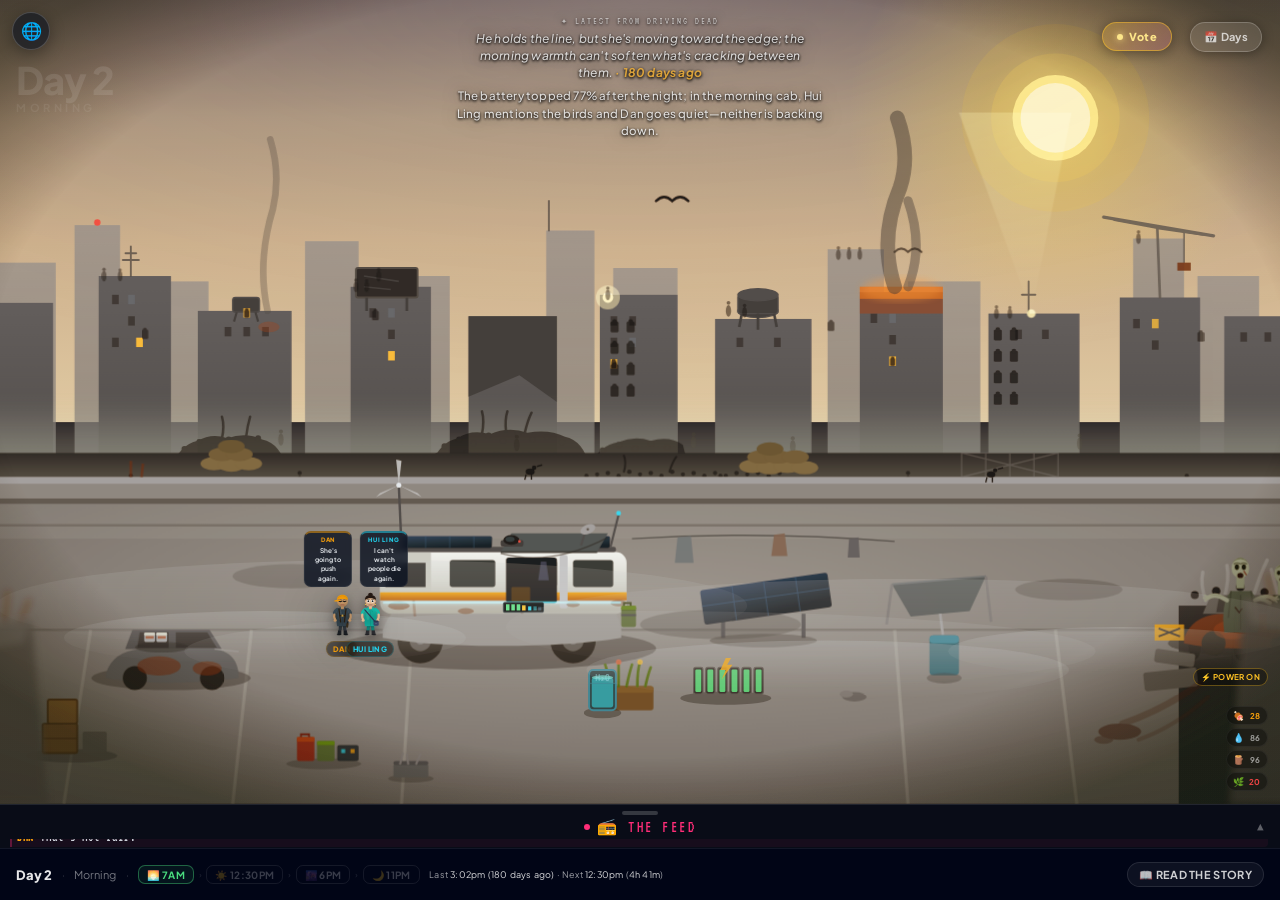
==== index.html @ ebfbf0df "Redesign character stat card into a plain visitor 'snapshot' + recency/UX audit fixes Co-Authored-By" ====
<!DOCTYPE html>
<html lang="en">
<head>
<meta charset="UTF-8">
<meta http-equiv="Cache-Control" content="no-cache, no-store, must-revalidate">
<meta http-equiv="Pragma" content="no-cache">
<meta http-equiv="Expires" content="0">
<meta name="viewport" content="width=device-width, initial-scale=1, maximum-scale=1, user-scalable=no">
<title>Driving Dead — a never-ending story</title>
<link rel="icon" href="data:image/svg+xml,%3Csvg xmlns='http://www.w3.org/2000/svg' viewBox='0 0 100 100'%3E%3Ctext y='.9em' font-size='88'%3E%F0%9F%8C%BF%3C/text%3E%3C/svg%3E">
<meta name="description" content="Driving Dead is a never-ending story — a couple dug in on a carpark rooftop in a zombie-overrun city, living out of a high-tech solar camper van, surviving four times a day. No script, no crew, no rescue.">
<meta name="theme-color" content="#0a1410">
<!-- Social share preview -->
<meta property="og:type" content="website">
<meta property="og:site_name" content="The Never Ending Story Project">
<meta property="og:title" content="Driving Dead — a never-ending story">
<meta property="og:description" content="A couple in a solar camper van, hiding out on a rooftop in a dead city. Surviving four times a day. No script, no crew, no rescue.">
<meta property="og:url" content="https://adamdegoat.github.io/drivingdead/">
<meta name="twitter:card" content="summary">
<meta name="twitter:title" content="Driving Dead — a never-ending story">
<meta name="twitter:description" content="A couple in a solar camper van, hiding out on a rooftop in a dead city. Surviving four times a day.">

<link href="https://fonts.googleapis.com/css2?family=Plus+Jakarta+Sans:wght@600;700;800&family=VT323&display=swap" rel="stylesheet">
<link rel="stylesheet" href="theme.css"><!-- shared Never Ending Story house-style tokens -->
<style>
*{margin:0;padding:0;box-sizing:border-box}
:root{--above-hud:62px;--stage-bottom:96px}
html,body{width:100%;height:100%;overflow:hidden;font-family:'Plus Jakarta Sans',sans-serif;background:#020617}
/* World renders ABOVE the fixed bottom bars (HUD + collapsed feed drawer) so the
   beach + ocean band are never hidden behind them. --stage-bottom is measured live. */
#world{position:relative;width:100vw;height:calc(100vh - var(--stage-bottom));overflow:hidden}
#world-svg{position:absolute;inset:0;width:100%;height:100%;z-index:0;transform:translateY(calc(-1 * var(--world-shift,0px)))}
#stars{position:absolute;inset:0;width:100%;height:34%;pointer-events:none;z-index:2;opacity:0;transition:opacity 3s}
#world.night #stars,#world.dawn #stars{opacity:1}

/* Cloud animations */
@keyframes cloud-a{from{transform:translateX(0)}to{transform:translateX(1300px)}}
.cl1{animation:cloud-a 90s linear infinite}
.cl2{animation:cloud-a 115s linear infinite;animation-delay:-40s}
.cl3{animation:cloud-a 72s linear infinite;animation-delay:-22s}

/* Fire animations */
@keyframes flk{0%,100%{transform:scaleY(1) scaleX(1)}50%{transform:scaleY(1.22) scaleX(.9)}}
.fa{animation:flk .75s ease-in-out infinite;transform-box:fill-box;transform-origin:50% 100%}
.fb{animation:flk .55s ease-in-out infinite reverse;transform-box:fill-box;transform-origin:50% 100%}
.fc{animation:flk .42s ease-in-out infinite;transform-box:fill-box;transform-origin:50% 100%}

/* Wave animations */
@keyframes wv{from{transform:translateX(0)}to{transform:translateX(500px)}}
.wa{animation:wv 13s linear infinite}
.wb{animation:wv 19s linear infinite reverse}
/* Gentle palm sway — pivots at each palm's crown (origin set inline, in viewBox units) */
@keyframes palmsway{0%,100%{transform:rotate(-1.4deg)}50%{transform:rotate(1.4deg)}}
.palm-sway{transform-box:view-box;animation:palmsway 5.5s ease-in-out infinite}
/* Ambient birds drift slowly across the sky */
@keyframes birddrift{0%{transform:translate(0,0)}50%{transform:translate(46px,-9px)}100%{transform:translate(0,0)}}
.birds-drift{transform-box:view-box;animation:birddrift 24s ease-in-out infinite}
/* Leaves drifting down through the scene */
@keyframes leaffall{0%{transform:translate(0,0) rotate(0deg);opacity:0}8%{opacity:.9}90%{opacity:.85}100%{transform:translate(-46px,620px) rotate(240deg);opacity:0}}
.leaf-fall{transform-box:view-box;animation:leaffall linear infinite}
/* God-ray shafts breathe + sway very gently, as if the canopy stirs overhead */
@keyframes raypulse{0%,100%{opacity:.48;transform:skewX(-0.7deg)}50%{opacity:.68;transform:skewX(0.9deg)}}
#god-rays{transform-box:fill-box;transform-origin:50% 0;animation:raypulse 9s ease-in-out infinite}
/* Dust / pollen motes drifting inside the sunbeams (parent group gates day-only) */
@keyframes motedrift{0%{opacity:0;transform:translate(0,0)}18%{opacity:.7}50%{opacity:.4;transform:translate(7px,-15px)}82%{opacity:.6}100%{opacity:0;transform:translate(-4px,-30px)}}
.mote{transform-box:view-box;animation:motedrift 11s ease-in-out infinite}
/* Sun pools on the clearing floor breathe with the canopy (parent gates day-only) */
@keyframes dapplebreathe{0%,100%{opacity:.6}50%{opacity:1}}
.dapple{animation:dapplebreathe 9s ease-in-out infinite}
/* Heat-haze ribbons shimmer low over the clearing on hot/humid days */
@keyframes heatwobble{0%{opacity:0;transform:translateY(0)}30%{opacity:.16}50%{transform:translateY(-3px) scaleX(1.015)}70%{opacity:.13}100%{opacity:0;transform:translateY(-7px)}}
.heat-ribbon{transform-box:view-box;animation:heatwobble 6s ease-in-out infinite}
/* Fireflies near the firepit (parent group's opacity gates night-only visibility) */
@keyframes firefly{0%,100%{opacity:0;transform:translate(0,0)}25%{opacity:.95}50%{opacity:.35;transform:translate(7px,-9px)}75%{opacity:.85}}
.firefly{transform-box:view-box;animation:firefly 4.2s ease-in-out infinite}
/* ── DRIVING DEAD scene motion ── */
@keyframes shamble{0%,100%{transform:translateX(0)}50%{transform:translateX(5px)}}
.shamble{transform-box:view-box;animation:shamble 6.5s ease-in-out infinite}
@keyframes blink{0%,82%,100%{opacity:.25}88%{opacity:1}}
.blink{animation:blink 3.4s ease-in-out infinite}
/* a distant window that flickers on/off — a sign of life (or failing power) out in the dead city */
@keyframes winflick{0%,42%,46%,100%{opacity:.85}44%{opacity:.12}70%,74%{opacity:.85}72%{opacity:.3}}
.winflick{animation:winflick 6.5s steps(1,end) infinite}
.winflick.b{animation-duration:4.8s;animation-delay:-2.1s}
.winflick.c{animation-duration:7.6s;animation-delay:-3.7s}
/* the far rooftop beacon — slow red aircraft-warning pulse on the tallest tower */
@keyframes beacon{0%,70%,100%{opacity:.15}82%{opacity:.9}}
.beacon{animation:beacon 2.6s ease-in-out infinite}
/* festoon string-lights strung over the van awning — a warm, gentle twinkle */
@keyframes festoon{0%,100%{opacity:.95}50%{opacity:.45}}
.festoon-bulb{animation:festoon 3s ease-in-out infinite}
/* a zombie at the barricade that lunges up, then sinks back into the crowd */
@keyframes lunge{0%,68%,100%{transform:translate(0,0)}78%{transform:translate(-3px,-9px)}86%{transform:translate(-1px,-4px)}}
.lunge{transform-box:view-box;animation:lunge 6.5s ease-in-out infinite}
/* a distant searchlight beam slowly sweeping the sky from a far tower */
@keyframes sweep{0%,100%{transform:rotate(-20deg)}50%{transform:rotate(14deg)}}
.searchlight{transform-box:fill-box;transform-origin:0 0;animation:sweep 13s ease-in-out infinite}
/* a far-off muzzle flash — rare, sharp double-tap (someone else is still fighting out there) */
@keyframes muzzle{0%,92%,100%{opacity:0}93%{opacity:.95}94%{opacity:.15}95.5%{opacity:.85}96.5%{opacity:0}}
.muzzle{animation:muzzle 10s steps(1,end) infinite}
/* a crow perched on the rail that flaps now and then */
@keyframes crowflap{0%,84%,100%{transform:translateY(0) scaleY(1)}89%{transform:translateY(-5px) scaleY(.82)}93%{transform:translateY(-1px)}}
.crow-perch{transform-box:view-box;animation:crowflap 9s ease-in-out infinite}
/* raindrops dimpling the puddles (only visible while #deck-puddles is shown) */
@keyframes rippleRing{0%{r:1;opacity:.6}100%{r:12;opacity:0}}
.ripple-ring{animation:rippleRing 2.2s ease-out infinite}
/* the van's roof wind-turbine spinning */
@keyframes turbspin{to{transform:rotate(360deg)}}
.turbspin{animation:turbspin 3.5s linear infinite}
@keyframes croworbit{0%{transform:translate(0,0)}25%{transform:translate(34px,-10px)}50%{transform:translate(58px,6px)}75%{transform:translate(24px,16px)}100%{transform:translate(0,0)}}
.crow-orbit{transform-box:view-box;animation:croworbit 22s ease-in-out infinite}
.van-glow{transition:fill .8s ease}
/* Butterflies flutter (daytime ambient; group hidden at night via applySky) */
@keyframes flutter{0%{transform:translate(0,0) rotate(-2deg)}25%{transform:translate(14px,-12px) rotate(3deg)}50%{transform:translate(30px,2px) rotate(-3deg)}75%{transform:translate(12px,14px) rotate(2deg)}100%{transform:translate(0,0) rotate(-2deg)}}
.flutter{transform-box:view-box;animation:flutter 11s ease-in-out infinite}
@keyframes wingbeat{0%,100%{transform:scaleX(1)}50%{transform:scaleX(.45)}}
.fly-wing{transform-box:fill-box;transform-origin:50% 50%;animation:wingbeat .32s ease-in-out infinite}
/* Distant waterfall cascade shimmer */
@keyframes waterfall{from{transform:translateY(0);opacity:.8}to{transform:translateY(5px);opacity:1}}
.fall1{transform-box:view-box;animation:waterfall .5s linear infinite alternate}
.fall2{transform-box:view-box;animation:waterfall .5s linear infinite alternate-reverse}
/* ── WEATHER: rain / storm + lightning, driven by S.world.weather ── */
#rain-layer{position:fixed;inset:0;z-index:22;pointer-events:none;opacity:0;transition:opacity .7s ease}
#rain-layer.on{opacity:1}
#rain-layer::before,#rain-layer::after{content:"";position:absolute;inset:-60% -15% -15%;will-change:transform}
#rain-layer::before{background-image:repeating-linear-gradient(100deg,rgba(200,222,236,.5) 0 1.5px,transparent 1.5px 10px);animation:rainfall .75s linear infinite}
#rain-layer::after{background-image:repeating-linear-gradient(100deg,rgba(200,222,236,.28) 0 1px,transparent 1px 16px);animation:rainfall 1.15s linear infinite;opacity:.7}
#rain-layer.storm{background:linear-gradient(rgba(9,18,26,.26),rgba(9,18,26,.34))}
#rain-layer.storm::before{background-image:repeating-linear-gradient(104deg,rgba(212,230,242,.62) 0 2px,transparent 2px 8px);animation-duration:.42s}
#rain-layer.storm::after{animation-duration:.66s;opacity:.85}
@keyframes rainfall{from{transform:translateY(-14%)}to{transform:translateY(14%)}}
#lightning{position:fixed;inset:0;z-index:23;pointer-events:none;background:#e6f0ff;opacity:0;mix-blend-mode:screen}
#lightning.on{animation:lightning 8s steps(1) infinite}
@keyframes lightning{0%,100%{opacity:0}2%{opacity:.62}2.6%{opacity:.06}3.2%{opacity:.5}3.8%{opacity:0}48.4%{opacity:.42}49%{opacity:0}}
/* Campfire smoke rising + drifting (shown only when the fire is lit) */
@keyframes smokerise{0%{transform:translate(0,0) scale(.45);opacity:0}18%{opacity:.5}100%{transform:translate(12px,-72px) scale(1.7);opacity:0}}
.smoke-rise{transform-box:view-box;animation:smokerise 4s ease-out infinite}
.smoke-rise.s2{animation-duration:5.4s;animation-delay:-1.8s}
.smoke-rise.s3{animation-duration:4.6s;animation-delay:-3.1s}
/* Fish/insect ripples on the river surface */
@keyframes ripple{0%{transform:scale(.2);opacity:0}20%{opacity:.6}100%{transform:scale(1.5);opacity:0}}
.ripple{transform-box:view-box;animation:ripple 4.5s ease-out infinite}
/* Dog (puppy) ears + tail — driven by applyDogExtras; smooth transitions + tail wag */
.dog-ear{transform-box:view-box;transition:transform .45s ease}
.dog-tail{transform-box:view-box;transition:transform .45s ease}
@keyframes tailwag{0%,100%{transform:rotate(-20deg)}50%{transform:rotate(20deg)}}
.dog-tail.wag{animation:tailwag .45s ease-in-out infinite}
.dog-tail.slow{animation:tailwag 1.5s ease-in-out infinite}

/* SVG transitions */
#sky-bg,#sun-group,#moon-group,#night-stars,#night-overlay,#sun-reflection{transition:opacity 2.5s ease}

/* ── ATMOSPHERE OVERLAYS (pure CSS, no JS/engine) ── */
/* Vignette: darken the corners to draw the eye to the centre of the island */
#vignette{position:absolute;inset:0;z-index:6;pointer-events:none;
  background:radial-gradient(120% 95% at 50% 42%,transparent 58%,rgba(2,6,23,.16) 84%,rgba(2,6,23,.42) 100%)}
/* Time-of-day colour wash: a soft tint that shifts with the cycle for cohesion */
#color-wash{position:absolute;inset:0;z-index:7;pointer-events:none;opacity:0;
  mix-blend-mode:soft-light;transition:background 2.5s ease,opacity 2.5s ease}
#world.evening #color-wash{background:#fb923c;opacity:.5}
#world.morning #color-wash{background:#fdba74;opacity:.4}
#world.dawn    #color-wash{background:#f9a8d4;opacity:.45}
#world.night   #color-wash{background:#1e1b4b;opacity:.35}
#world.midday  #color-wash,#world.afternoon #color-wash{opacity:0}

/* ── DAY STAMP ── */
/* ── DAY HISTORY ── */
/* ── AUDIENCE VOTE PILL + PANEL ("sway, don't script") ── */
#vote-pill{position:fixed;top:22px;right:108px;z-index:35;display:flex;align-items:center;gap:6px;
  padding:7px 14px;border-radius:20px;cursor:pointer;white-space:nowrap;
  background:linear-gradient(135deg,rgba(251,191,36,.24),rgba(244,114,182,.2));
  backdrop-filter:blur(12px);-webkit-backdrop-filter:blur(12px);border:1px solid rgba(251,191,36,.5);
  font-family:'Plus Jakarta Sans',sans-serif;font-size:11px;font-weight:800;letter-spacing:.4px;color:#fde68a;
  box-shadow:0 2px 14px rgba(0,0,0,.4);animation:votePulse 2.6s ease-in-out infinite;
  transition:transform .15s,border-color .2s}
#vote-pill:hover{transform:translateY(-1px);border-color:rgba(251,191,36,.85)}
#vote-pill.active{animation:none;background:linear-gradient(135deg,rgba(251,191,36,.42),rgba(244,114,182,.34));border-color:rgba(251,191,36,.9)}
@keyframes votePulse{0%,100%{box-shadow:0 2px 14px rgba(0,0,0,.4),0 0 0 0 rgba(251,191,36,.45)}
  50%{box-shadow:0 2px 14px rgba(0,0,0,.4),0 0 0 5px rgba(251,191,36,0)}}
#vote-pill .vp-dot{width:6px;height:6px;border-radius:50%;background:#fde68a;box-shadow:0 0 7px #fde68a}
/* dropdown panel — anchored under the pill (like the Days panel), warm gold "sway the island" palette */
#vote-panel{position:fixed;top:60px;right:108px;z-index:41;width:300px;max-width:calc(100vw - 24px);
  background:linear-gradient(180deg,rgba(26,16,34,.6),rgba(12,9,22,.66));
  backdrop-filter:blur(20px) saturate(1.2);-webkit-backdrop-filter:blur(20px) saturate(1.2);
  border:1px solid rgba(251,191,36,.34);border-radius:16px;
  box-shadow:0 20px 54px rgba(0,0,0,.6),0 0 26px rgba(251,191,36,.08);
  max-height:0;overflow:hidden;opacity:0;pointer-events:none;
  transition:max-height .34s cubic-bezier(.4,0,.2,1),opacity .22s ease}
#vote-panel::before{content:'';position:absolute;left:0;right:0;top:0;height:2px;z-index:3;
  background:linear-gradient(90deg,transparent,rgba(251,191,36,.7),rgba(244,114,182,.5),transparent)}
#vote-panel.open{max-height:80vh;opacity:1;pointer-events:auto;overflow-y:auto}
.vp-inner{padding:15px 16px 15px}
.vp-eyebrow{font-family:'VT323',monospace;font-size:11px;letter-spacing:2.5px;text-transform:uppercase;color:rgba(251,191,36,.62);margin-bottom:3px}
.vp-head{font-family:'Plus Jakarta Sans',sans-serif;font-weight:800;font-size:16px;letter-spacing:.01em;line-height:1.1;
  background:linear-gradient(180deg,#fff8ea 0%,#fde68a 58%,#f59e0b 100%);-webkit-background-clip:text;background-clip:text;-webkit-text-fill-color:transparent;color:transparent}
.vp-tag{font-size:10.5px;color:rgba(255,255,255,.5);font-style:italic;margin:3px 0 13px;line-height:1.45}
.vp-q{font-size:12px;font-weight:700;color:rgba(255,255,255,.92);margin-bottom:9px;letter-spacing:.01em}
.vp-opt{position:relative;display:block;width:100%;text-align:left;margin-bottom:8px;padding:10px 12px;border-radius:12px;
  border:1px solid rgba(255,255,255,.12);background:rgba(255,255,255,.035);cursor:pointer;overflow:hidden;color:#fff;
  transition:border-color .15s,background .15s,transform .12s}
.vp-opt:hover{border-color:rgba(251,191,36,.55);transform:translateY(-1px)}
.vp-opt:disabled{cursor:default;transform:none}
.vp-opt.picked{border-color:rgba(251,191,36,.9);background:rgba(251,191,36,.09)}
.vp-bar{position:absolute;left:0;top:0;bottom:0;width:0;z-index:0;transition:width .55s cubic-bezier(.4,0,.2,1);
  background:linear-gradient(90deg,rgba(251,191,36,.22),rgba(244,114,182,.14))}
.vp-opt-label{position:relative;z-index:1;font-weight:800;font-size:12.5px;color:#fff7e6}
.vp-opt-desc{position:relative;z-index:1;font-size:10.5px;color:rgba(255,255,255,.55);margin-top:2px;line-height:1.35}
.vp-opt-pct{position:absolute;right:11px;top:50%;transform:translateY(-50%);font-size:12px;font-weight:800;color:#fde68a;z-index:2}
.vp-voted{font-size:10.5px;color:rgba(110,231,160,.92);margin-top:4px;letter-spacing:.2px;font-weight:600}
.vp-hint{font-size:10.5px;color:rgba(255,255,255,.42);margin-top:4px}
.vp-inplay{margin-top:13px;padding:11px 12px;border-radius:11px;background:rgba(251,191,36,.07);border:1px solid rgba(251,191,36,.18);
  font-size:11px;color:rgba(255,255,255,.8);line-height:1.5}
.vp-ip-eyebrow{font-family:'VT323',monospace;font-size:10px;letter-spacing:2px;text-transform:uppercase;color:rgba(251,191,36,.6);display:block;margin-bottom:3px}
.vp-inplay b{color:#fde68a;font-weight:800}
#day-hist-btn{
  position:fixed;top:22px;right:18px;z-index:35;
  display:flex;align-items:center;gap:6px;
  padding:7px 13px;border-radius:20px;
  background:rgba(255,255,255,.09);
  backdrop-filter:blur(12px);-webkit-backdrop-filter:blur(12px);
  border:1px solid rgba(255,255,255,.2);
  font-family:'Plus Jakarta Sans',sans-serif;font-size:11px;font-weight:700;
  color:rgba(255,255,255,.72);letter-spacing:.3px;
  cursor:pointer;white-space:nowrap;
  transition:background .2s,border-color .2s,color .2s,box-shadow .2s;
  box-shadow:0 2px 12px rgba(0,0,0,.35);
}
#day-hist-btn:hover{background:rgba(255,255,255,.15);border-color:rgba(255,255,255,.38);color:#fff;box-shadow:0 2px 18px rgba(0,0,0,.45)}
#day-hist-btn.active{background:rgba(255,255,255,.13);border-color:rgba(255,255,255,.35);color:#fff}
#day-history-panel{
  position:fixed;top:66px;right:18px;left:auto;z-index:40;width:244px;
  background:rgba(4,8,22,.92);backdrop-filter:blur(18px);-webkit-backdrop-filter:blur(18px);
  border:1px solid rgba(255,255,255,.08);border-radius:14px;
  max-height:0;overflow:hidden;opacity:0;pointer-events:none;
  transition:max-height .32s cubic-bezier(.4,0,.2,1),opacity .2s ease;
}
#day-history-panel.open{max-height:400px;opacity:1;pointer-events:auto}
.dhp-head{
  font-family:'Plus Jakarta Sans',sans-serif;font-size:9px;font-weight:800;
  letter-spacing:2px;text-transform:uppercase;color:rgba(255,255,255,.25);
  padding:11px 14px 9px;border-bottom:1px solid rgba(255,255,255,.05);
  display:flex;align-items:center;justify-content:space-between;flex-shrink:0;
}
.dhp-back{
  background:none;border:none;font-family:'Plus Jakarta Sans',sans-serif;
  font-size:9px;font-weight:700;color:rgba(255,255,255,.25);
  cursor:pointer;letter-spacing:.5px;padding:0;transition:color .15s;
}
.dhp-back:hover{color:rgba(255,255,255,.6)}
.dhp-scroll{overflow-y:auto;max-height:350px;scrollbar-width:thin;scrollbar-color:rgba(255,255,255,.06) transparent}
.dhp-chips{padding:8px 10px 10px;display:flex;flex-direction:column;gap:5px}
.dhp-chip{
  display:flex;align-items:center;gap:7px;padding:7px 10px;border-radius:9px;
  border:1px solid rgba(255,255,255,.07);background:rgba(255,255,255,.03);
  font-family:'Plus Jakarta Sans',sans-serif;font-size:11px;font-weight:700;
  color:rgba(255,255,255,.5);cursor:pointer;
  transition:background .15s,border-color .15s;
}
.dhp-chip:hover{background:rgba(255,255,255,.07);border-color:rgba(255,255,255,.14);color:rgba(255,255,255,.8)}
.dhp-chip.cur{border-color:rgba(34,197,94,.3);color:rgba(255,255,255,.75)}
.dhp-dot{width:5px;height:5px;border-radius:50%;background:#22c55e;flex-shrink:0;animation:cdot 2s ease-in-out infinite}
.dhp-chip-meta{font-size:10px;color:rgba(255,255,255,.28);font-weight:500;margin-left:auto;white-space:nowrap}
.dhp-drama{font-size:13px;color:rgba(255,255,255,.7);line-height:1.57;font-style:italic;
  padding:12px 14px 14px}
.dhp-ongoing{font-size:12.5px;color:rgba(255,255,255,.5);line-height:1.55;font-style:italic;
  padding:12px 14px 14px}

#day-stamp{position:fixed;top:58px;left:16px;z-index:30;pointer-events:none;line-height:1.15}
#pulse{position:fixed;top:14px;left:50%;transform:translateX(-50%);z-index:30;pointer-events:none;
  font-family:'Plus Jakarta Sans',sans-serif;font-size:12px;font-style:italic;font-weight:500;
  color:rgba(255,255,255,.78);letter-spacing:.2px;text-align:center;max-width:340px;line-height:1.4;
  text-shadow:0 1px 3px rgba(0,0,0,.7),0 1px 3px rgba(0,0,0,.8),0 0 16px rgba(0,0,0,.6),0 0 30px rgba(0,0,0,.45)}
#pulse:not(:empty)::before{content:'✦ LATEST FROM DRIVING DEAD';display:block;
  font-family:'VT323',monospace;font-size:10px;font-style:normal;font-weight:400;
  letter-spacing:2px;color:rgba(255,255,255,.62);text-transform:uppercase;margin-bottom:3px;
  text-shadow:0 1px 3px rgba(0,0,0,.8),0 0 10px rgba(0,0,0,.6)}
#scene-line{position:fixed;left:50%;transform:translateX(-50%);z-index:30;pointer-events:none;
  width:380px;max-width:88vw;
  font-family:'Plus Jakarta Sans',sans-serif;font-size:11.5px;font-weight:500;
  color:rgba(255,255,255,.82);letter-spacing:.2px;text-align:center;line-height:1.5;
  text-shadow:0 1px 3px rgba(0,0,0,.7),0 1px 3px rgba(0,0,0,.85),0 0 16px rgba(0,0,0,.6),0 0 30px rgba(0,0,0,.45)}
#ds-day{font-family:'Plus Jakarta Sans',sans-serif;font-size:38px;font-weight:800;
  color:rgba(255,255,255,.1);letter-spacing:-1px}
#ds-cycle{font-family:'Plus Jakarta Sans',sans-serif;font-size:11px;font-weight:700;
  color:rgba(255,255,255,.07);letter-spacing:3.5px;text-transform:uppercase}

/* ── CHARACTERS ── */
.char{position:absolute;z-index:20;transform:translate(-50%,-100%);cursor:pointer;
  transition:left 2.8s cubic-bezier(.4,0,.2,1),top 2.8s cubic-bezier(.4,0,.2,1)}
.char-svg{display:block;margin:0 auto;filter:var(--cast-shadow,drop-shadow(0 6px 14px rgba(0,0,0,.65)));animation:bob 2.4s ease-in-out infinite;transition:filter .18s ease}
.char:hover .char-svg{filter:drop-shadow(0 0 9px rgba(255,255,255,.45)) drop-shadow(0 6px 14px rgba(0,0,0,.65))}
.char-svg.sad{animation:bob-slow 3.5s ease-in-out infinite}
.char-svg.angry{animation:bob-tense .9s ease-in-out infinite}
@keyframes bob{0%,100%{transform:translateY(0)}50%{transform:translateY(-6px)}}
@keyframes bob-slow{0%,100%{transform:translateY(0)}50%{transform:translateY(-3px)}}
@keyframes bob-tense{0%,100%{transform:translateY(0) rotate(-.5deg)}50%{transform:translateY(-3px) rotate(.5deg)}}
/* ── INTERACTION OVERLAYS ── */
.interact-overlay{position:absolute;z-index:19;transform:translate(-50%,-50%);pointer-events:none;transition:opacity .4s}
.char.sitting{margin-top:10px}
.nametag{font-size:7.5px;font-weight:800;letter-spacing:.4px;text-transform:uppercase;
  margin:4px auto 0;padding:2px 6px;border-radius:20px;width:fit-content;white-space:nowrap;
  background:rgba(0,0,0,.45);backdrop-filter:blur(4px);-webkit-backdrop-filter:blur(4px)}
.nametag:empty{display:none}  /* unnamed stray: hide tag until it's named */

/* ── SPEECH BUBBLES ── */
.bubble{position:absolute;bottom:70px;left:50%;transform:translateX(-50%);
  background:rgba(10,18,32,.82);backdrop-filter:blur(4px);-webkit-backdrop-filter:blur(4px);
  color:#f1f5f9;padding:3px 6px;border-radius:7px;
  font-size:6.5px;font-weight:600;max-width:80px;min-width:48px;text-align:center;
  line-height:1.4;pointer-events:none;white-space:normal;z-index:25;
  border:1px solid rgba(255,255,255,.06);border-top-width:2px}
.bubble::after{display:none}
.bubble-name{font-size:6px;font-weight:800;letter-spacing:.9px;text-transform:uppercase;margin-bottom:2px}
.bubble-text{font-size:6.5px}
.bubble-text.dog-emote{font-size:15px;line-height:1}

/* ── BOTTOM FEED DRAWER ── */
#chat-panel{
  position:fixed;left:0;right:0;bottom:52px;
  height:44px;overflow:hidden;
  background:rgba(10,14,24,.9);backdrop-filter:blur(8px);-webkit-backdrop-filter:blur(8px);
  z-index:50;display:flex;flex-direction:column;
  border-top:1px solid rgba(255,255,255,.1);
  transition:height .38s cubic-bezier(.4,0,.2,1),
             box-shadow .38s ease;
}
#chat-panel.feed-open{
  height:52vh;
  box-shadow:0 -12px 40px rgba(0,0,0,.55);
  border-top-color:rgba(255,46,120,.35);
}
/* Drag pill */
#feed-pill{
  width:36px;height:4px;border-radius:4px;
  background:rgba(255,255,255,.18);
  margin:6px auto 0;flex-shrink:0;
  transition:background .2s
}
#chat-panel:hover #feed-pill,
#chat-panel.feed-open #feed-pill{background:rgba(255,46,120,.5)}
#chat-header{
  position:relative;
  padding:5px 14px 5px;font-family:'VT323',monospace;font-size:16px;color:#ff2d78;
  letter-spacing:2.5px;display:flex;align-items:center;justify-content:center;gap:7px;
  cursor:pointer;flex-shrink:0;user-select:none;
  border-bottom:1px solid rgba(255,255,255,.0);
  transition:border-color .38s
}
#chat-panel.feed-open #chat-header{border-bottom-color:rgba(255,255,255,.07)}
#chat-dot{width:6px;height:6px;border-radius:50%;background:#ff2d78;animation:cdot 2s ease-in-out infinite;flex-shrink:0}
@keyframes cdot{0%,100%{opacity:1}50%{opacity:.2}}
/* Absolutely center the ISLAND FEED label (on all widths) so the chevron's
   margin-left:auto can't push it left under the Island Oracle widget. */
#feed-label{display:inline-flex;align-items:center;gap:7px;position:absolute;left:50%;transform:translateX(-50%);pointer-events:none}
#chat-chevron{
  margin-left:auto;font-size:11px;color:rgba(255,255,255,.35);
  transition:transform .35s cubic-bezier(.4,0,.2,1),color .2s
}
#chat-panel.feed-open #chat-chevron{transform:rotate(180deg);color:rgba(255,46,120,.7)}
#chat-feed{flex:1;overflow-y:auto;padding:8px 12px 4px;display:flex;flex-direction:column;gap:5px;
  scrollbar-width:thin;scrollbar-color:rgba(255,255,255,.1) transparent}
#chat-feed::-webkit-scrollbar{width:3px}
#chat-feed::-webkit-scrollbar-thumb{background:rgba(255,255,255,.1);border-radius:3px}
.cl{font-family:'VT323',monospace;font-size:15px;line-height:1.3;word-break:break-word}
.cl.marcus{color:#c084fc}
.cl.ryan{color:#fb923c}
.cl.jade{color:#f472b6}
.cl.interaction{color:#fbbf24}
.cl-label{font-size:11px;letter-spacing:.8px;opacity:.78;text-transform:uppercase}
.cl-dialogue{color:#e2e8f0;font-size:13px;opacity:.9}
.cl-ts{font-family:'VT323',monospace;font-size:12px;color:rgba(255,255,255,.45);letter-spacing:1.2px;text-align:center;padding:4px 0 2px;text-transform:uppercase;background:rgba(255,255,255,.03);border-radius:4px;margin:2px 0}
.cl-msg{font-family:'VT323',monospace;font-size:14px;line-height:1.3;padding:1px 4px;word-break:break-word}
.cl-spk{font-size:12px;font-weight:700;letter-spacing:.5px;text-transform:uppercase}
.cl-line{color:#e2e8f0;opacity:.9}
.cl-absent{font-family:'VT323',monospace;font-size:12px;padding:2px 4px;opacity:.55;font-style:italic;border-left:2px solid rgba(255,255,255,.08);margin:3px 0 4px;padding-left:7px}
.cl-absent-txt{color:#94a3b8}
.cl-time{font-family:'VT323',monospace;font-size:11px;color:rgba(255,255,255,.55);letter-spacing:.6px;float:right;margin-left:6px;white-space:nowrap}
.cl-latest{background:rgba(255,45,120,.06);border-left:2px solid rgba(255,45,120,.32);padding-left:5px;margin-left:-2px;border-radius:0 4px 4px 0}
.cl-ts-latest{background:rgba(255,45,120,.11)!important;color:rgba(255,160,200,.85)!important;border:1px solid rgba(255,45,120,.22);border-radius:5px;padding-left:8px;padding-right:8px}
.cl-ts-rel{font-family:'Plus Jakarta Sans',sans-serif;font-size:9px;font-weight:800;letter-spacing:.4px;text-transform:none;color:#ff7eb0;margin-left:7px;white-space:nowrap}

/* ── HUD ── */
#hud{position:fixed;bottom:0;left:0;right:0;z-index:100;
  background:rgba(2,6,23,.93);backdrop-filter:blur(18px);-webkit-backdrop-filter:blur(18px);
  border-top:1px solid rgba(255,255,255,.07);padding:0 1rem;
  display:flex;align-items:center;gap:.6rem;height:52px}
.hud-day{font-weight:800;color:rgba(255,255,255,.9);font-size:13px;flex-shrink:0}
.hud-sep{color:rgba(255,255,255,.2);font-size:11px}
#cycle-label{font-size:11px;color:rgba(255,255,255,.45);flex-shrink:0}

/* Status strip */
#status-strip{display:flex;align-items:center;gap:.3rem;font-size:10px;flex-shrink:0}
.stp{display:inline-flex;align-items:center;padding:.15rem .5rem;border-radius:7px;
  border:1px solid rgba(255,255,255,.08);color:rgba(255,255,255,.22);
  font-weight:700;letter-spacing:.3px;text-transform:uppercase;transition:all .4s}
.stp.running{color:#fbbf24;border-color:rgba(251,191,36,.5);background:rgba(251,191,36,.1);animation:spulse 1s ease-in-out infinite}
.stp.done{color:#4ade80;border-color:rgba(74,222,128,.4);background:rgba(74,222,128,.07)}
.stp.current{color:rgba(255,255,255,.75);border-color:rgba(255,255,255,.28);background:rgba(255,255,255,.09)}
@keyframes spulse{0%,100%{opacity:1}50%{opacity:.5}}
.stp-arr{color:rgba(255,255,255,.12);font-size:9px}

/* Tiny status info */
#status-info{font-size:9px;color:rgba(255,255,255,.6);white-space:nowrap;flex-shrink:0;line-height:1.3;letter-spacing:.2px}
#status-info span{color:rgba(255,255,255,.85)}
#status-msg{font-size:9px;color:rgba(255,255,255,.3);font-style:italic;overflow:hidden;text-overflow:ellipsis;white-space:nowrap;max-width:120px}

/* Buttons */
.hud-actions{display:flex;align-items:center;gap:.45rem;margin-left:auto;flex-shrink:0}
#story-btn{display:inline-flex;align-items:center;gap:.2rem;padding:.28rem .7rem;
  border-radius:18px;border:1px solid rgba(255,255,255,.1);background:rgba(255,255,255,.05);
  color:rgba(255,255,255,.5);font-size:11px;font-weight:700;letter-spacing:.3px;
  text-transform:uppercase;text-decoration:none;transition:all .2s;font-family:'Plus Jakarta Sans',sans-serif}
#story-btn:hover{border-color:rgba(255,255,255,.2);color:rgba(255,255,255,.85);background:rgba(255,255,255,.09)}
/* a one-time invite glow drawing first-time visitors to the full story archive */
@keyframes storyNudge{0%,100%{box-shadow:0 0 0 0 rgba(246,181,61,0);border-color:rgba(255,255,255,.1)}
  50%{box-shadow:0 0 0 5px rgba(246,181,61,.16);border-color:rgba(246,181,61,.55)}}
#story-btn.nudge{animation:storyNudge 2.1s ease-in-out infinite;color:rgba(255,255,255,.8)}
/* the "· updated Nh ago" recency tag appended to the latest-pulse banner */
.pulse-age{color:rgba(246,181,61,.85);font-weight:700;white-space:nowrap}

/* ── MOBILE ── */
@media(max-width:768px){
  html,body{overflow-x:auto;overflow-y:hidden}
  /* Reserve the bottom bars here too: height drives width (10/6 aspect) for the
     horizontal-scroll layout, so the beach/ocean clears the bottom UI on mobile. */
  #world{width:calc((100dvh - var(--stage-bottom)) * 10 / 6);height:calc(100dvh - var(--stage-bottom))}
  /* HUD: 3-row layout — cycle strip + timing visible on mobile */
  #status-msg{display:none}
  #hud{padding:5px .75rem 4px;height:auto;flex-wrap:wrap;align-content:flex-start;gap:3px .3rem}
  .hud-actions{order:1}
  #status-strip{display:flex;flex-basis:100%;order:10;gap:.2rem}
  #status-info{display:block;flex-basis:100%;order:11}
  .stp{font-size:8px;padding:.1rem .3rem}
  .stp-arr{font-size:8px}
  /* Push chat panel above the now-taller HUD. */
  #chat-panel{bottom:var(--above-hud)}
  /* roomier tap targets on touch screens (#3 in the UX audit) — #res-hud prefix beats the base .res-pill rule */
  #story-btn{padding:.5rem .7rem;font-size:10px;min-height:38px}
  #res-hud .res-pill{min-height:32px;padding:6px 8px}
  #chat-header{min-height:44px}
  .bubble{max-width:82px;padding:3px 6px}
  .bubble-text{font-size:7.5px}
  #pulse{top:78px;font-size:11px;max-width:78vw;color:rgba(255,255,255,.85)}
  #scene-line{font-size:10.5px;width:78vw;color:rgba(255,255,255,.85)}
  /* no hover on touch — show structure names faintly so they're not invisible */
  .struct-label{color:rgba(255,255,255,.6)}
  #day-hist-btn{top:14px;right:12px;padding:5px 10px;font-size:10px}
  #vote-pill{top:14px;right:88px;padding:5px 11px;font-size:10px}
  #vote-panel{top:48px;left:12px;right:12px;width:auto;max-width:none}
  #day-stamp{left:13px;top:50px}
  #day-history-panel{top:52px;right:12px;width:220px}
  /* res-hud now anchors bottom-right via the base rule on all sizes */
  .stat-card{display:none}
  .stat-card.tap-open{display:block;opacity:1;transform:translateY(0)}
  .stat-card.right,.stat-card.left{left:50%;transform:translateX(-50%);right:auto}
  .stat-card.tap-open.right,.stat-card.tap-open.left{transform:translateX(-50%)}
  .stat-card.tap-open.below{transform:translateX(-50%)}
  /* Feed drawer taller on mobile */
  #chat-panel.feed-open{height:62vh}
}

/* ── HOVER STAT CARD ── */
.stat-card{
  position:absolute;bottom:110%;pointer-events:none;z-index:80;
  width:230px;max-width:84vw;background:rgba(6,10,18,.94);border-radius:12px;
  padding:12px 14px;opacity:0;transform:translateY(6px);
  transition:opacity .18s ease,transform .18s ease;
  backdrop-filter:blur(14px);-webkit-backdrop-filter:blur(14px);
  font-family:'Plus Jakarta Sans',sans-serif;line-height:1.4;white-space:normal;
  box-shadow:0 14px 40px rgba(0,0,0,.6)
}
.char:hover .stat-card{opacity:1;transform:translateY(0)}
.stat-card.right{left:90%;transform:translateY(6px)}
.stat-card.left{right:90%;transform:translateY(6px)}
.char:hover .stat-card.right{transform:translateY(0)}
.char:hover .stat-card.left{transform:translateY(0)}
/* below variant — card drops down when character is near top of screen */
.stat-card.below{bottom:auto;top:105%;transform:translateY(-6px)}
.char:hover .stat-card.below{transform:translateY(0)}
.stat-card.below.right{transform:translateY(-6px)}
.stat-card.below.left{transform:translateY(-6px)}
.char:hover .stat-card.below.right,.char:hover .stat-card.below.left{transform:translateY(0)}
.sc-name{font-size:17px;font-weight:700;letter-spacing:1px;text-transform:uppercase;margin-bottom:2px}
.sc-mood{font-size:13px;color:rgba(255,255,255,.45);letter-spacing:.5px;margin-bottom:8px;text-transform:uppercase}
.sc-cond{display:inline-block;font-size:11px;font-weight:700;letter-spacing:.4px;padding:2px 7px;border-radius:7px;margin-bottom:8px}
.sc-cond-injured{background:rgba(248,113,113,.16);color:#fca5a5;border:1px solid rgba(248,113,113,.35)}
.sc-cond-sick{background:rgba(192,132,252,.16);color:#d8b4fe;border:1px solid rgba(192,132,252,.35)}
.sc-section{font-size:11px;color:rgba(255,255,255,.3);letter-spacing:2px;text-transform:uppercase;margin-bottom:4px;border-bottom:1px solid rgba(255,255,255,.06);padding-bottom:2px}
.sc-row{display:flex;align-items:center;gap:6px;margin-bottom:3px}
.sc-label{font-size:12px;color:rgba(255,255,255,.4);width:68px;text-transform:uppercase;letter-spacing:.3px;flex-shrink:0}
.sc-bar{flex:1;height:3px;background:rgba(255,255,255,.08);border-radius:3px;overflow:hidden}
.sc-fill{height:100%;border-radius:3px}
.sc-val{font-size:12px;color:rgba(255,255,255,.5);width:22px;text-align:right;flex-shrink:0}
.sc-bond{font-size:12.5px;color:rgba(255,255,255,.72);margin-bottom:2px}
/* ── character-snapshot rows (the visitor-friendly card) ── */
.sc-role{font-size:11px;color:rgba(255,255,255,.45);letter-spacing:.6px;text-transform:uppercase;margin:-1px 0 7px}
.sc-bio{font-size:12px;color:rgba(255,255,255,.62);line-height:1.5;margin-bottom:9px}
.sc-line{display:flex;gap:8px;align-items:baseline;margin-bottom:6px}
.sc-key{font-size:10px;color:rgba(255,255,255,.32);letter-spacing:1px;text-transform:uppercase;flex:0 0 52px}
.sc-now{font-size:12.5px;color:rgba(255,255,255,.85);line-height:1.45;flex:1}
.sc-bonds{margin-top:7px;padding-top:7px;border-top:1px solid rgba(255,255,255,.06);display:flex;flex-direction:column;gap:3px}

/* ── STRUCTURES LAYER ── */
#structures-layer{position:absolute;inset:0;pointer-events:none;z-index:5;transform:translateY(calc(-1 * var(--world-shift,0px)))}
.struct{position:absolute;transform:translate(-50%,-50%);pointer-events:auto;text-align:center;line-height:1;cursor:default}
.struct-svg{display:block;filter:var(--struct-shadow,drop-shadow(0 3px 8px rgba(0,0,0,.6)));transition:transform .2s ease}
.struct:hover .struct-svg{transform:scale(1.12)}
.struct-label{font-size:8px;color:rgba(255,255,255,.0);white-space:nowrap;margin-top:2px;
  font-family:'Plus Jakarta Sans',sans-serif;font-weight:700;letter-spacing:.3px;
  text-shadow:0 1px 4px rgba(0,0,0,1);display:block;transition:color .18s ease;
  background:rgba(0,0,0,.45);padding:1px 5px;border-radius:4px;backdrop-filter:blur(3px)}
.struct:hover .struct-label{color:rgba(255,255,255,.75)}
.struct-cond{width:30px;height:3px;border-radius:2px;background:rgba(0,0,0,.45);margin:1px auto 0;overflow:hidden}
.struct-cond-fill{height:100%;border-radius:2px}
.struct.discovery .struct-svg{filter:drop-shadow(0 0 6px rgba(251,191,36,.6)) drop-shadow(0 3px 8px rgba(0,0,0,.5))}

/* ── RESOURCES HUD ── */
#res-hud{position:fixed;bottom:calc(var(--stage-bottom) + 8px);right:12px;z-index:30;pointer-events:auto;display:flex;flex-direction:column;gap:3px;align-items:flex-end}
#fire-chip{position:fixed;bottom:calc(var(--stage-bottom) + 118px);right:12px;z-index:30;pointer-events:none;display:none;align-items:center;gap:4px;
  background:rgba(0,0,0,.38);border:1px solid rgba(255,255,255,.12);border-radius:9px;padding:3px 7px;font-family:'Plus Jakarta Sans',sans-serif;font-size:8px;font-weight:700;letter-spacing:.4px}
#fire-chip.lit{color:#fbbf24;border-color:rgba(251,191,36,.35)}
#fire-chip.out{color:#93a3b8}
.res-pill{display:flex;align-items:center;gap:3px;background:rgba(0,0,0,.35);
  backdrop-filter:blur(4px);-webkit-backdrop-filter:blur(4px);
  border-radius:14px;padding:3px 7px 3px 6px;border:1px solid rgba(255,255,255,.06);
  cursor:pointer;user-select:none;min-height:18px;
  transition:background .15s,border-color .15s}
.res-pill:hover,.res-pill.rp-active{background:rgba(255,255,255,.09);border-color:rgba(255,255,255,.18)}
.res-pill-icon{font-size:9px}
.res-pill-val{font-size:8px;font-weight:700;font-family:'Plus Jakarta Sans',sans-serif;min-width:13px;text-align:right}
/* Resource detail card */
#res-card{
  width:min(220px,calc(100vw - 36px));
  background:rgba(4,8,22,.92);border:1px solid rgba(255,255,255,.1);border-radius:12px;
  overflow:hidden;max-height:0;opacity:0;pointer-events:none;
  transition:max-height .32s cubic-bezier(.4,0,.2,1),opacity .22s ease;
  backdrop-filter:blur(18px);-webkit-backdrop-filter:blur(18px);
  box-shadow:0 8px 28px rgba(0,0,0,.6)}
#res-card.open{max-height:240px;opacity:1;pointer-events:auto}
.rc-inner{padding:13px 14px}
.rc-header{display:flex;align-items:center;gap:7px;margin-bottom:8px}
.rc-icon{font-size:18px}
.rc-name{flex:1;font-size:10px;font-weight:800;letter-spacing:1.2px;text-transform:uppercase;color:rgba(255,255,255,.75)}
.rc-val{font-size:16px;font-weight:800;font-family:'Plus Jakarta Sans',sans-serif}
.rc-trend{font-size:14px;font-weight:700;margin-left:1px}
.rc-bar-wrap{height:3px;background:rgba(255,255,255,.08);border-radius:3px;overflow:hidden;margin-bottom:10px}
.rc-bar-fill{height:100%;border-radius:3px}
.rc-status{font-size:11px;color:rgba(255,255,255,.62);line-height:1.55;margin-bottom:7px}
.rc-mention{font-size:10px;color:rgba(255,255,255,.36);line-height:1.5;font-style:italic;
  border-top:1px solid rgba(255,255,255,.06);padding-top:7px;
  display:-webkit-box;-webkit-line-clamp:3;-webkit-box-orient:vertical;overflow:hidden}
.rc-who{display:block;margin-top:3px;font-style:normal;font-size:9px;
  letter-spacing:.6px;text-transform:uppercase;color:rgba(255,255,255,.22)}


/* (Island Oracle widget styles removed — the Oracle runs in the engine but is no longer shown on screen.) */
</style>
</head>
<body>
<div id="world" class="afternoon">
<canvas id="stars"></canvas>

<!-- ══ BACK TO WORLD (self-contained, top-left) ════════════ -->
<a id="back-to-world" href="https://adamdegoat.github.io/neverendingworld/" title="Back to World">
  <span class="btw-globe">🌐</span><span class="btw-text">Back to World</span>
</a>
<style id="back-to-world-style">
  #back-to-world{
    position:fixed; top:12px; left:12px; z-index:99999;
    display:flex; align-items:center; gap:0;
    height:38px; max-width:38px; padding:0;
    border-radius:19px; overflow:hidden;
    background:rgba(12,18,32,.62); backdrop-filter:blur(7px); -webkit-backdrop-filter:blur(7px);
    border:1px solid rgba(255,255,255,.18); box-shadow:0 4px 16px rgba(0,0,0,.32);
    color:#eef3ff; text-decoration:none; font:600 13px/1 system-ui,-apple-system,sans-serif;
    letter-spacing:.01em; white-space:nowrap;
    transition:max-width .34s cubic-bezier(.2,.7,.2,1), background .25s, border-color .25s;
    cursor:pointer;
  }
  #back-to-world .btw-globe{
    flex:0 0 38px; width:38px; height:38px;
    display:flex; align-items:center; justify-content:center; font-size:17px;
  }
  #back-to-world .btw-text{ opacity:0; padding-right:16px; transition:opacity .2s .08s; }
  #back-to-world:hover, #back-to-world:focus-visible{
    max-width:220px; background:rgba(20,28,46,.82); border-color:rgba(255,255,255,.34);
  }
  #back-to-world:hover .btw-text, #back-to-world:focus-visible .btw-text{ opacity:1; }
  @media(max-width:680px){ #back-to-world{ top:9px; left:9px; height:40px; max-width:40px; border-radius:20px; }
    #back-to-world .btw-globe{ flex-basis:40px; width:40px; height:40px; font-size:16px; } }
</style>

<!-- ══ DAY STAMP ══════════════════════════════════════════ -->
<div id="day-stamp">
  <div id="ds-day">Day 1</div>
  <div id="ds-cycle">—</div>
</div>
<button id="day-hist-btn" onclick="toggleDayHistory()">📅 Days</button>
<div id="day-history-panel" onclick="event.stopPropagation()"><div id="dhp-inner"></div></div>
<div id="vote-pill" onclick="toggleVote()"><span class="vp-dot"></span> Vote</div>
<div id="vote-panel" onclick="event.stopPropagation()">
  <div class="vp-inner">
    <div class="vp-eyebrow">✦ Cast your voice</div>
    <div class="vp-head">Sway their fate</div>
    <div class="vp-tag">You nudge how they lean — you never script them.</div>
    <div id="vp-body">Loading the vote…</div>
  </div>
</div>
<div id="pulse"></div>
<div id="scene-line"></div>
<div id="structures-layer"></div>
<div id="vignette"></div>
<div id="rain-layer"></div>
<div id="lightning"></div>
<div id="color-wash"></div>
<div id="fire-chip"></div>
<div id="res-hud"></div>

<!-- ══ WORLD SVG ══════════════════════════════════════════ -->
<svg id="world-svg" viewBox="0 0 1000 600" preserveAspectRatio="xMidYMin slice" xmlns="http://www.w3.org/2000/svg">
<defs>
  <!-- Sky gradients — muted, hazy, smoke-tinged dead-city skies -->
  <linearGradient id="sky-morning" x1="0" y1="0" x2="0" y2="1">
    <stop offset="0%" stop-color="#5a5560"/><stop offset="28%" stop-color="#9a8b7e"/>
    <stop offset="58%" stop-color="#c2a98e"/><stop offset="100%" stop-color="#d9c4a4"/>
  </linearGradient>
  <linearGradient id="sky-midday" x1="0" y1="0" x2="0" y2="1">
    <stop offset="0%" stop-color="#5b6b78"/><stop offset="40%" stop-color="#8a9aa3"/>
    <stop offset="78%" stop-color="#b9c2c0"/><stop offset="100%" stop-color="#cdd2c8"/>
  </linearGradient>
  <linearGradient id="sky-afternoon" x1="0" y1="0" x2="0" y2="1">
    <stop offset="0%" stop-color="#6b6f76"/><stop offset="42%" stop-color="#9a9890"/>
    <stop offset="78%" stop-color="#c4b59a"/><stop offset="100%" stop-color="#d6c3a2"/>
  </linearGradient>
  <linearGradient id="sky-evening" x1="0" y1="0" x2="0" y2="1">
    <stop offset="0%" stop-color="#2c2333"/><stop offset="26%" stop-color="#6e4248"/>
    <stop offset="52%" stop-color="#b9622f"/><stop offset="76%" stop-color="#d98a3a"/>
    <stop offset="100%" stop-color="#b89a72"/>
  </linearGradient>
  <linearGradient id="sky-night" x1="0" y1="0" x2="0" y2="1">
    <stop offset="0%" stop-color="#070a12"/><stop offset="45%" stop-color="#0d121f"/>
    <stop offset="80%" stop-color="#141b2c"/><stop offset="100%" stop-color="#1b2336"/>
  </linearGradient>
  <linearGradient id="sky-dawn" x1="0" y1="0" x2="0" y2="1">
    <stop offset="0%" stop-color="#141b2c"/><stop offset="32%" stop-color="#34323f"/>
    <stop offset="58%" stop-color="#6e5a52"/><stop offset="80%" stop-color="#b07a52"/>
    <stop offset="100%" stop-color="#d9b27a"/>
  </linearGradient>
  <!-- (kept id) — a generic dark fill, unused at street level -->
  <linearGradient id="ocean-g" x1="0" y1="0" x2="0" y2="1">
    <stop offset="0%" stop-color="#2a2e36"/><stop offset="100%" stop-color="#16191f"/>
  </linearGradient>
  <!-- dead-city SKYLINE depth (far hazy → near dark towers) -->
  <linearGradient id="skyline-far" x1="0" y1="0" x2="0" y2="1">
    <stop offset="0%" stop-color="#7b828c"/><stop offset="100%" stop-color="#5e6670"/>
  </linearGradient>
  <linearGradient id="skyline-mid" x1="0" y1="0" x2="0" y2="1">
    <stop offset="0%" stop-color="#4a525e"/><stop offset="100%" stop-color="#39414c"/>
  </linearGradient>
  <linearGradient id="skyline-near" x1="0" y1="0" x2="0" y2="1">
    <stop offset="0%" stop-color="#2c333d"/><stop offset="100%" stop-color="#1c222b"/>
  </linearGradient>
  <!-- the carpark rooftop DECK (concrete, sun-warmed top → cooler foreground) -->
  <radialGradient id="clearing-g" cx="50%" cy="34%" r="78%">
    <stop offset="0%" stop-color="#8a8d8f"/><stop offset="52%" stop-color="#72767a"/>
    <stop offset="100%" stop-color="#565a60"/>
  </radialGradient>
  <linearGradient id="mud-g" x1="0" y1="0" x2="0" y2="1">
    <stop offset="0%" stop-color="#7a7e82"/><stop offset="100%" stop-color="#3e4248"/>
  </linearGradient>
  <!-- the SOLAR CAMPER VAN body (off-white panel, sun-lit top → shadow base) -->
  <linearGradient id="van-body" x1="0" y1="0" x2="0" y2="1">
    <stop offset="0%" stop-color="#eef0ee"/><stop offset="48%" stop-color="#d2d6d2"/>
    <stop offset="100%" stop-color="#a7aca8"/>
  </linearGradient>
  <linearGradient id="van-stripe" x1="0" y1="0" x2="0" y2="1">
    <stop offset="0%" stop-color="#f59e0b"/><stop offset="100%" stop-color="#b45309"/>
  </linearGradient>
  <linearGradient id="solar-g" x1="0" y1="0" x2="0.4" y2="1">
    <stop offset="0%" stop-color="#1e3a5f"/><stop offset="55%" stop-color="#15293f"/>
    <stop offset="100%" stop-color="#0c1827"/>
  </linearGradient>
  <linearGradient id="rust-g" x1="0" y1="0" x2="0" y2="1">
    <stop offset="0%" stop-color="#9a3412"/><stop offset="100%" stop-color="#5c2410"/>
  </linearGradient>
  <linearGradient id="mist-g" x1="0" y1="0" x2="0" y2="1">
    <stop offset="0%" stop-color="#c2cbd2" stop-opacity=".5"/>
    <stop offset="100%" stop-color="#c2cbd2" stop-opacity="0"/>
  </linearGradient>
  <!-- soft sky-light wash from above (no canopy here — open sky) -->
  <radialGradient id="canopy-light" cx="50%" cy="0%" r="80%">
    <stop offset="0%" stop-color="#dfe6ec" stop-opacity=".22"/>
    <stop offset="45%" stop-color="#cdd6dc" stop-opacity=".08"/>
    <stop offset="100%" stop-color="#cdd6dc" stop-opacity="0"/>
  </radialGradient>
  <filter id="glow"><feGaussianBlur stdDeviation="5" result="b"/><feMerge><feMergeNode in="b"/><feMergeNode in="SourceGraphic"/></feMerge></filter>
  <radialGradient id="sun-halo" cx="50%" cy="50%" r="50%">
    <stop offset="0%" stop-color="#fde68a" stop-opacity=".55"/>
    <stop offset="35%" stop-color="#fcd34d" stop-opacity=".28"/>
    <stop offset="100%" stop-color="#fcd34d" stop-opacity="0"/>
  </radialGradient>
  <linearGradient id="sun-glint" x1="0" y1="0" x2="0" y2="1">
    <stop offset="0%" stop-color="#fde68a" stop-opacity=".55"/>
    <stop offset="100%" stop-color="#fde68a" stop-opacity="0"/>
  </linearGradient>
  <radialGradient id="fire-glow-g" cx="50%" cy="50%" r="50%">
    <stop offset="0%" stop-color="#fb923c" stop-opacity=".5"/>
    <stop offset="45%" stop-color="#f97316" stop-opacity=".16"/>
    <stop offset="100%" stop-color="#f97316" stop-opacity="0"/>
  </radialGradient>
  <radialGradient id="moon-halo" cx="50%" cy="50%" r="50%">
    <stop offset="0%" stop-color="#e2e8f0" stop-opacity=".35"/>
    <stop offset="100%" stop-color="#cbd5e1" stop-opacity="0"/>
  </radialGradient>
  <filter id="soft-blur"><feGaussianBlur stdDeviation="2.6"/></filter>
  <filter id="ray-blur"><feGaussianBlur stdDeviation="7"/></filter>
  <filter id="leaf-blur"><feGaussianBlur stdDeviation="1.2"/></filter>
  <!-- volumetric god-ray shaft (bright near canopy, fading to the floor) -->
  <linearGradient id="god-ray" x1="0" y1="0" x2="0" y2="1">
    <stop offset="0%" stop-color="#fde7b0" stop-opacity=".5"/>
    <stop offset="55%" stop-color="#f3d488" stop-opacity=".18"/>
    <stop offset="100%" stop-color="#f3d488" stop-opacity="0"/>
  </linearGradient>
  <!-- mid-distance aerial haze (separates background canopy from foreground) -->
  <linearGradient id="depth-haze" x1="0" y1="0" x2="0" y2="1">
    <stop offset="0%" stop-color="#cfe2cf" stop-opacity="0"/>
    <stop offset="55%" stop-color="#d4e6cf" stop-opacity=".4"/>
    <stop offset="100%" stop-color="#d4e6cf" stop-opacity="0"/>
  </linearGradient>
  <!-- puddle reflection (sky caught in wet mud) -->
  <linearGradient id="puddle-g" x1="0" y1="0" x2="0" y2="1">
    <stop offset="0%" stop-color="#bcd9c4" stop-opacity=".7"/>
    <stop offset="100%" stop-color="#6e8f7e" stop-opacity=".35"/>
  </linearGradient>
  <!-- ── LUSH FOLIAGE gradients (overhead canopy, big tropical leaves, flowers) ── -->
  <linearGradient id="canopy-ceiling-g" x1="0" y1="0" x2="0" y2="1">
    <stop offset="0%" stop-color="#0f2417"/><stop offset="60%" stop-color="#14532d"/>
    <stop offset="100%" stop-color="#1f6b3a"/>
  </linearGradient>
  <linearGradient id="vine-leaf-g" x1="0" y1="0" x2="0" y2="1">
    <stop offset="0%" stop-color="#1f6b3a"/><stop offset="100%" stop-color="#14532d"/>
  </linearGradient>
  <linearGradient id="big-leaf-g" x1="0" y1="0" x2="0.4" y2="1">
    <stop offset="0%" stop-color="#1f6b3a"/><stop offset="55%" stop-color="#14532d"/>
    <stop offset="100%" stop-color="#0b1f12"/>
  </linearGradient>
  <linearGradient id="big-leaf-g2" x1="0" y1="0" x2="0.5" y2="1">
    <stop offset="0%" stop-color="#2f8f4e"/><stop offset="60%" stop-color="#1f6b3a"/>
    <stop offset="100%" stop-color="#0f2417"/>
  </linearGradient>
  <linearGradient id="elephant-leaf-g" x1="0" y1="0" x2="0" y2="1">
    <stop offset="0%" stop-color="#2f8f4e"/><stop offset="100%" stop-color="#14532d"/>
  </linearGradient>
  <linearGradient id="fg-leaf-g" x1="0" y1="0" x2="0.3" y2="1">
    <stop offset="0%" stop-color="#14532d"/><stop offset="100%" stop-color="#0b1f12"/>
  </linearGradient>
  <radialGradient id="heliconia-g" cx="40%" cy="35%" r="75%">
    <stop offset="0%" stop-color="#f2b134"/><stop offset="50%" stop-color="#e58b4a"/>
    <stop offset="100%" stop-color="#e0533a"/>
  </radialGradient>
  <radialGradient id="hibiscus-g" cx="50%" cy="42%" r="70%">
    <stop offset="0%" stop-color="#f2b134"/><stop offset="45%" stop-color="#e0533a"/>
    <stop offset="100%" stop-color="#9d2424"/>
  </radialGradient>
  <radialGradient id="orchid-g" cx="50%" cy="40%" r="70%">
    <stop offset="0%" stop-color="#f5c4d6"/><stop offset="55%" stop-color="#d94f7a"/>
    <stop offset="100%" stop-color="#a8325a"/>
  </radialGradient>
  <radialGradient id="vignette-g" cx="50%" cy="46%" r="62%">
    <stop offset="0%" stop-color="#000000" stop-opacity="0"/>
    <stop offset="78%" stop-color="#000000" stop-opacity="0"/>
    <stop offset="100%" stop-color="#06120c" stop-opacity=".52"/>
  </radialGradient>
  <!-- warm pool where a sun shaft lands on the clearing floor -->
  <radialGradient id="dapple-g" cx="50%" cy="50%" r="50%">
    <stop offset="0%" stop-color="#fff6d8" stop-opacity=".6"/>
    <stop offset="52%" stop-color="#fde8a8" stop-opacity=".24"/>
    <stop offset="100%" stop-color="#fde8a8" stop-opacity="0"/>
  </radialGradient>
</defs>

<!-- SKY -->
<rect id="sky-bg" width="1000" height="315" fill="url(#sky-afternoon)"/>

<!-- SUN -->
<g id="sun-group">
  <circle cx="810" cy="88" r="155" fill="url(#sun-halo)"/>
  <circle cx="810" cy="88" r="70" fill="#fbbf24" opacity=".1"/>
  <circle cx="810" cy="88" r="48" fill="#fcd34d" opacity=".18"/>
  <circle cx="810" cy="88" r="32" fill="#fde68a"/>
  <circle cx="810" cy="88" r="26" fill="#fef3c7"/>
</g>
<!-- MOON -->
<circle id="moon-halo-c" cx="810" cy="88" r="90" fill="url(#moon-halo)" opacity="0"/>
<g id="moon-group" opacity="0" filter="url(#glow)">
  <circle cx="810" cy="88" r="30" fill="#e2e8f0"/>
  <circle cx="824" cy="80" r="24" fill="#0f172a"/>
</g>
<!-- STARS -->
<g id="night-stars" opacity="0">
  <circle cx="55" cy="28" r="1.4" fill="white" opacity=".9"/><circle cx="138" cy="48" r="1.1" fill="white" opacity=".7"/>
  <circle cx="218" cy="18" r="1.6" fill="white" opacity=".85"/><circle cx="305" cy="55" r="1.2" fill="white" opacity=".9"/>
  <circle cx="388" cy="22" r="1.5" fill="white" opacity=".65"/><circle cx="452" cy="46" r="1.1" fill="white" opacity=".8"/>
  <circle cx="528" cy="14" r="1.3" fill="white" opacity=".75"/><circle cx="612" cy="38" r="1.4" fill="white" opacity=".8"/>
  <circle cx="685" cy="60" r="1.2" fill="white" opacity=".7"/><circle cx="748" cy="20" r="1.5" fill="white" opacity=".9"/>
  <circle cx="862" cy="44" r="1.2" fill="white" opacity=".75"/><circle cx="948" cy="26" r="1.6" fill="white" opacity=".85"/>
  <circle cx="105" cy="75" r="1" fill="white" opacity=".6"/><circle cx="272" cy="82" r="1.2" fill="white" opacity=".7"/>
  <circle cx="465" cy="78" r="1" fill="white" opacity=".65"/><circle cx="655" cy="85" r="1.3" fill="white" opacity=".6"/>
  <circle cx="828" cy="70" r="1.1" fill="white" opacity=".75"/><circle cx="178" cy="96" r="1" fill="white" opacity=".5"/>
  <circle cx="362" cy="94" r="1.2" fill="white" opacity=".6"/><circle cx="562" cy="100" r="1" fill="white" opacity=".55"/>
</g>

<!-- CLOUDS -->
<g class="cl1" opacity=".88">
  <ellipse cx="-180" cy="75" rx="68" ry="26" fill="white"/>
  <ellipse cx="-140" cy="64" rx="50" ry="22" fill="white"/>
  <ellipse cx="-215" cy="80" rx="42" ry="19" fill="white"/>
</g>
<g class="cl2" opacity=".72">
  <ellipse cx="-480" cy="50" rx="55" ry="20" fill="white"/>
  <ellipse cx="-445" cy="41" rx="40" ry="17" fill="white"/>
  <ellipse cx="-510" cy="54" rx="35" ry="15" fill="white"/>
</g>
<g class="cl3" opacity=".6">
  <ellipse cx="-720" cy="108" rx="62" ry="23" fill="white"/>
  <ellipse cx="-682" cy="97" rx="46" ry="19" fill="white"/>
  <ellipse cx="-752" cy="112" rx="38" ry="17" fill="white"/>
</g>

<!-- ══ SOFT SKY-LIGHT WASH (open sky over the rooftop) ══ -->
<rect x="0" y="0" width="1000" height="360" fill="url(#canopy-light)" opacity=".7"/>

<!-- ══ DEAD-CITY SKYLINE (far hazy → near dark towers, some broken) ══ -->
<g fill="url(#skyline-far)" opacity=".7">
  <rect x="20" y="196" width="44" height="160"/><rect x="78" y="168" width="34" height="188"/>
  <rect x="128" y="210" width="50" height="146"/><rect x="250" y="180" width="40" height="176"/>
  <rect x="300" y="206" width="58" height="150"/><rect x="430" y="172" width="36" height="184"/>
  <rect x="480" y="200" width="48" height="156"/><rect x="640" y="186" width="42" height="170"/>
  <rect x="700" y="210" width="54" height="146"/><rect x="868" y="178" width="38" height="178"/>
  <rect x="916" y="206" width="46" height="150"/>
</g>
<!-- mid towers (darker) -->
<g fill="url(#skyline-mid)">
  <rect x="0" y="226" width="62" height="130"/><rect x="96" y="206" width="54" height="150"/>
  <rect x="170" y="232" width="70" height="124"/><rect x="284" y="214" width="60" height="142"/>
  <rect x="372" y="236" width="66" height="120"/><rect x="470" y="220" width="58" height="136"/>
  <rect x="556" y="238" width="72" height="118"/><rect x="664" y="218" width="62" height="138"/>
  <rect x="760" y="234" width="68" height="122"/><rect x="858" y="222" width="60" height="134"/>
  <rect x="936" y="236" width="64" height="120"/>
  <!-- a snapped / collapsed tower -->
  <path d="M 372 236 L 438 236 L 438 300 L 410 280 L 372 296 Z" fill="#2c333d"/>
</g>
<!-- ROOFTOP STRUCTURES on the towers (water tank, antennae, a leaning crane, a dead billboard) -->
<g fill="#2c333d" stroke="#39414c" stroke-width="1">
  <!-- water tank on legs (atop the x556 tower) -->
  <ellipse cx="588" cy="232" rx="15" ry="5"/><rect x="573" y="220" width="30" height="14" rx="2"/><ellipse cx="588" cy="220" rx="15" ry="4.5" fill="#39414c"/>
  <path d="M 576 234 L 574 244 M 600 234 L 602 244 M 588 234 L 588 246" stroke="#2c333d" stroke-width="2" fill="none"/>
  <!-- a small water tank on the x170 tower -->
  <rect x="196" y="222" width="20" height="11" rx="2"/><path d="M 199 233 L 197 240 M 213 233 L 215 240" stroke="#2c333d" stroke-width="1.6"/>
</g>
<!-- antenna / aerial masts -->
<g stroke="#3a3f45" stroke-width="1.4" opacity=".8" stroke-linecap="round">
  <path d="M 120 206 L 120 184 M 114 194 L 126 194 M 116 189 L 124 189"/>
  <path d="M 790 234 L 790 210 M 785 220 L 795 220"/>
  <path d="M 432 172 L 432 150"/>
</g>
<!-- a leaning tower crane over the x858 building (long jib + counter-jib + cables) -->
<g stroke="#4a4e52" stroke-width="2" fill="none" opacity=".85" stroke-linecap="round">
  <path d="M 888 222 L 886 170"/>
  <path d="M 846 162 L 928 176" stroke-width="2.4"/>
  <path d="M 886 170 L 854 164 M 886 170 L 920 175"/>
  <path d="M 906 174 L 906 196" stroke-width="1.2"/><rect x="901" y="196" width="10" height="6" fill="#5c2410" stroke="none"/>
</g>
<!-- a dead billboard frame on the x284 tower -->
<g><rect x="288" y="200" width="46" height="22" rx="1.5" fill="#1c2027" stroke="#3a3f45" stroke-width="1.4"/>
  <path d="M 294 206 L 320 210 M 294 214 L 314 216" stroke="#39414c" stroke-width="1.2" opacity=".6"/>
  <path d="M 296 222 L 296 232 M 326 222 L 326 232" stroke="#2c333d" stroke-width="2"/></g>

<!-- WINDOWS — mostly dark, a scattered few catch light; a handful glow warm (other survivors / failing
     power) and FLICKER. The cold city, with little embers of life still in it. -->
<g fill="#11141a" opacity=".55">
  <rect x="106" y="220" width="5" height="7"/><rect x="118" y="236" width="5" height="7"/><rect x="106" y="252" width="5" height="7"/>
  <rect x="190" y="244" width="5" height="7"/><rect x="204" y="244" width="5" height="7"/><rect x="218" y="244" width="5" height="7"/>
  <rect x="298" y="230" width="5" height="7"/><rect x="312" y="246" width="5" height="7"/>
  <rect x="478" y="236" width="5" height="7"/><rect x="492" y="236" width="5" height="7"/><rect x="478" y="252" width="5" height="7"/>
  <rect x="572" y="252" width="5" height="7"/><rect x="600" y="252" width="5" height="7"/>
  <rect x="672" y="234" width="5" height="7"/><rect x="686" y="250" width="5" height="7"/>
  <rect x="780" y="246" width="5" height="7"/><rect x="800" y="246" width="5" height="7"/>
  <rect x="868" y="238" width="5" height="7"/><rect x="882" y="254" width="5" height="7"/>
  <rect x="948" y="248" width="5" height="7"/><rect x="966" y="248" width="5" height="7"/>
</g>
<!-- the cold-blue ones (moonlit glass) -->
<g fill="#5b7186" opacity=".4">
  <rect x="118" y="220" width="5" height="7"/><rect x="312" y="230" width="5" height="7"/><rect x="492" y="252" width="5" height="7"/><rect x="686" y="234" width="5" height="7"/>
</g>
<!-- the warm-lit ones (a few flicker) — signs that someone, somewhere, still has power -->
<g fill="#f6b53d">
  <rect class="winflick" x="124" y="252" width="5" height="7"/>
  <rect x="204" y="230" width="5" height="7" opacity=".8"/>
  <rect class="winflick b" x="312" y="262" width="5" height="7"/>
  <rect x="478" y="268" width="5" height="7" opacity=".85"/>
  <rect class="winflick c" x="686" y="266" width="5" height="7"/>
  <rect x="882" y="238" width="5" height="7" opacity=".8"/>
</g>
<!-- a far rooftop BEACON — slow red aircraft-warning pulse atop the tallest tower -->
<circle class="beacon" cx="95" cy="166" r="2.4" fill="#ef4444"/>

<!-- a DISTANT BUILDING ON FIRE — orange glow at the top + a thick smoke column climbing the sky -->
<g>
  <rect x="664" y="214" width="62" height="20" fill="#9a3412" opacity=".5"/>
  <rect x="664" y="214" width="62" height="9" fill="#f97316" opacity=".55"/>
  <ellipse cx="695" cy="216" rx="30" ry="9" fill="#fb923c" opacity=".35" filter="url(#soft-blur)"/>
  <g opacity=".5">
    <path class="smoke" d="M 690 214 Q 678 178 694 140 Q 702 116 692 88" stroke="#2c3137" stroke-width="11" fill="none" stroke-linecap="round"/>
    <path class="smoke" d="M 700 214 Q 712 184 700 150" stroke="#3a3f45" stroke-width="7" fill="none" stroke-linecap="round" style="animation-delay:-3s"/>
  </g>
</g>
<!-- the original distant fire's thin plume, kept (left side) -->
<g opacity=".35"><path class="smoke" d="M 222 232 Q 214 196 226 156 Q 232 130 224 104" stroke="#3a3f45" stroke-width="5" fill="none" stroke-linecap="round" style="animation-delay:-5s"/></g>
<ellipse cx="223" cy="244" rx="8" ry="4" fill="#9a3412" opacity=".3"/>
<!-- DISTANT ROOFTOP DEAD — two figures stranded atop a far tower across the gap (unreachable) -->
<g fill="#0e1116" opacity=".55">
  <g class="shamble" style="animation-delay:-1.5s"><ellipse cx="566" cy="232" rx="2" ry="4.4"/><circle cx="566" cy="226" r="1.4"/></g>
  <g class="shamble" style="animation-delay:-3.8s"><ellipse cx="578" cy="233" rx="1.8" ry="4"/><circle cx="578" cy="228" r="1.3"/></g>
</g>
<!-- a DISTANT SEARCHLIGHT sweeping the sky from a far tower (someone else's camp, still signalling) -->
<g transform="translate(792 234)" style="mix-blend-mode:screen">
  <g class="searchlight">
    <path d="M 0 0 L -54 -150 L 30 -150 Z" fill="url(#sun-glint)" opacity=".5"/>
  </g>
  <circle cx="0" cy="0" r="3.2" fill="#fde68a" opacity=".9"/>
</g>
<!-- a far-off MUZZLE FLASH on a distant rooftop — someone is still fighting out there -->
<g style="mix-blend-mode:screen">
  <circle class="muzzle" cx="476" cy="222" r="4" fill="#fff3c4"/>
  <circle class="muzzle" cx="476" cy="222" r="9" fill="#fde68a" opacity=".5" style="animation-delay:-3.7s"/>
</g>
<!-- ══ MORE DEAD THROUGHOUT THE CITY — far rooftops, the gaps between buildings, and pressed in lit windows ══ -->
<g fill="#0e1116">
  <!-- stranded atop several distant towers -->
  <g opacity=".5">
    <g class="shamble" style="animation-delay:-2.6s"><ellipse cx="100" cy="206" rx="1.8" ry="4"/><circle cx="100" cy="201" r="1.3"/></g>
    <g class="shamble" style="animation-delay:-0.7s"><ellipse cx="112" cy="206" rx="1.7" ry="3.8"/><circle cx="112" cy="201.5" r="1.2"/></g>
    <g class="shamble" style="animation-delay:-4.1s"><ellipse cx="305" cy="206" rx="1.8" ry="4"/><circle cx="305" cy="201" r="1.3"/></g>
    <g class="shamble" style="animation-delay:-1.9s"><ellipse cx="476" cy="220" rx="1.8" ry="4"/><circle cx="476" cy="215" r="1.3"/></g>
    <g class="shamble" style="animation-delay:-3.3s"><ellipse cx="766" cy="234" rx="1.8" ry="4"/><circle cx="766" cy="229" r="1.3"/></g>
    <g class="shamble" style="animation-delay:-0.4s"><ellipse cx="776" cy="234" rx="1.7" ry="3.7"/><circle cx="776" cy="229.5" r="1.2"/></g>
    <g class="shamble" style="animation-delay:-2.2s"><ellipse cx="872" cy="178" rx="1.8" ry="4"/><circle cx="872" cy="173" r="1.3"/></g>
  </g>
  <!-- shambling in the hazy gaps between the towers (deep mid-ground; the haze below softens them) -->
  <g opacity=".42">
    <g class="shamble" style="animation-delay:-1.2s"><ellipse cx="232" cy="328" rx="2" ry="4.6"/><circle cx="232" cy="322" r="1.5"/></g>
    <g class="shamble" style="animation-delay:-3.6s"><ellipse cx="408" cy="332" rx="2.1" ry="4.8"/><circle cx="408" cy="326" r="1.5"/></g>
    <g class="shamble" style="animation-delay:-0.9s"><ellipse cx="540" cy="330" rx="2" ry="4.6"/><circle cx="540" cy="324" r="1.5"/></g>
    <g class="shamble" style="animation-delay:-2.8s"><ellipse cx="614" cy="333" rx="2.1" ry="4.7"/><circle cx="614" cy="327" r="1.5"/></g>
    <g class="shamble" style="animation-delay:-4.3s"><ellipse cx="828" cy="331" rx="2" ry="4.6"/><circle cx="828" cy="325" r="1.5"/></g>
  </g>
  <!-- pressed against a few of the LIT windows — dark figures silhouetted in the warm glass -->
  <g opacity=".82">
    <rect x="204.6" y="231.6" width="3.8" height="5.4" rx=".8"/><circle cx="206.5" cy="231.4" r="1.5"/>
    <rect x="478.6" y="269.6" width="3.8" height="5.4" rx=".8"/><circle cx="480.5" cy="269.4" r="1.5"/>
    <rect x="686.6" y="267.6" width="3.8" height="5.4" rx=".8"/><circle cx="688.5" cy="267.4" r="1.5"/>
  </g>
</g>
<!-- aerial haze pooling at the skyline base so the city recedes -->
<rect x="0" y="300" width="1000" height="74" fill="url(#depth-haze)" filter="url(#ray-blur)" opacity=".8"/>

<!-- ══ A HORDE MASSING IN A STREET GAP — a packed crowd of the dead between two towers (rendered after
     the haze so it reads clearly; drawn together toward something out of sight) ══ -->
<g opacity=".62">
  <!-- the packed bodies merge into a dark mound -->
  <path d="M 344 348 Q 350 330 364 327 Q 374 320 388 324 Q 402 318 416 323 Q 432 320 444 326 Q 458 329 462 348 Z" fill="#0a0d12"/>
  <g fill="#0a0d12">
    <circle class="shamble" cx="354" cy="333" r="2.2"/><circle class="shamble" cx="365" cy="328" r="2.3" style="animation-delay:-1.1s"/>
    <circle class="shamble" cx="376" cy="331" r="2.2" style="animation-delay:-2.3s"/><circle class="shamble" cx="387" cy="325" r="2.3" style="animation-delay:-0.6s"/>
    <circle class="shamble" cx="398" cy="329" r="2.2" style="animation-delay:-3.0s"/><circle class="shamble" cx="409" cy="324" r="2.3" style="animation-delay:-1.7s"/>
    <circle class="shamble" cx="420" cy="328" r="2.2" style="animation-delay:-2.8s"/><circle class="shamble" cx="431" cy="326" r="2.2" style="animation-delay:-0.9s"/>
    <circle class="shamble" cx="442" cy="330" r="2.2" style="animation-delay:-3.5s"/>
    <circle cx="349" cy="340" r="2.2"/><circle cx="371" cy="338" r="2.3"/><circle cx="393" cy="339" r="2.2"/><circle cx="415" cy="338" r="2.2"/><circle cx="437" cy="340" r="2.2"/><circle cx="457" cy="341" r="2.1"/><circle cx="360" cy="343" r="2.1"/><circle cx="404" cy="343" r="2.1"/><circle cx="426" cy="343" r="2.1"/>
  </g>
  <!-- a few arms thrown up out of the mass -->
  <g stroke="#0a0d12" stroke-width="1.9" stroke-linecap="round" fill="none">
    <path class="shamble" style="animation-delay:-1.4s" d="M 382 324 Q 384 314 382 307"/>
    <path class="shamble" style="animation-delay:-2.6s" d="M 414 323 Q 416 314 419 308"/>
    <path class="shamble" style="animation-delay:-0.5s" d="M 400 322 Q 399 313 401 307"/>
  </g>
</g>
<!-- a tower whose every window is FULL of the dead — dark figures crowding the glass, floor after floor -->
<g fill="#0a0d12" opacity=".72">
  <rect x="764" y="246" width="6" height="8" rx="1"/><circle cx="767" cy="246" r="1.8"/>
  <rect x="776" y="246" width="6" height="8" rx="1"/><circle cx="779" cy="246" r="1.8"/>
  <rect x="764" y="262" width="6" height="8" rx="1"/><circle cx="767" cy="262" r="1.8"/>
  <rect x="776" y="262" width="6" height="8" rx="1"/><circle cx="779" cy="262" r="1.8"/>
  <rect x="764" y="278" width="6" height="8" rx="1"/><circle cx="767" cy="278" r="1.8"/>
  <rect x="776" y="278" width="6" height="8" rx="1"/><circle cx="779" cy="278" r="1.8"/>
  <rect x="764" y="294" width="6" height="8" rx="1"/><circle cx="767" cy="294" r="1.8"/>
  <rect x="776" y="294" width="6" height="8" rx="1"/><circle cx="779" cy="294" r="1.8"/>
</g>
<!-- a couple more clustered on near rooftops (2-3 together now, not lone figures) -->
<g fill="#0e1116" opacity=".5">
  <g class="shamble" style="animation-delay:-1.6s"><ellipse cx="288" cy="214" rx="1.8" ry="4"/><circle cx="288" cy="209" r="1.3"/></g>
  <g class="shamble" style="animation-delay:-3.2s"><ellipse cx="296" cy="214" rx="1.7" ry="3.8"/><circle cx="296" cy="209.5" r="1.2"/></g>
  <g class="shamble" style="animation-delay:-0.8s"><ellipse cx="648" cy="190" rx="1.8" ry="4"/><circle cx="648" cy="185" r="1.3"/></g>
  <g class="shamble" style="animation-delay:-2.5s"><ellipse cx="656" cy="190" rx="1.7" ry="3.8"/><circle cx="656" cy="185.5" r="1.2"/></g>
  <g class="shamble" style="animation-delay:-4s"><ellipse cx="664" cy="190" rx="1.7" ry="3.7"/><circle cx="664" cy="185.5" r="1.2"/></g>
</g>
<!-- a SECOND street gap choked with the dead (left side, between the near towers) -->
<g opacity=".6">
  <path d="M 150 350 Q 156 332 170 329 Q 180 323 192 327 Q 206 322 218 328 Q 232 331 236 350 Z" fill="#0a0d12"/>
  <g fill="#0a0d12">
    <circle class="shamble" cx="160" cy="335" r="2.2"/><circle class="shamble" cx="171" cy="330" r="2.3" style="animation-delay:-1.3s"/>
    <circle class="shamble" cx="182" cy="333" r="2.2" style="animation-delay:-2.6s"/><circle class="shamble" cx="193" cy="328" r="2.3" style="animation-delay:-0.5s"/>
    <circle class="shamble" cx="204" cy="331" r="2.2" style="animation-delay:-3.1s"/><circle class="shamble" cx="215" cy="327" r="2.2" style="animation-delay:-1.9s"/>
    <circle cx="155" cy="342" r="2.1"/><circle cx="177" cy="340" r="2.2"/><circle cx="199" cy="341" r="2.1"/><circle cx="221" cy="342" r="2.1"/><circle cx="166" cy="345" r="2"/><circle cx="210" cy="345" r="2"/>
  </g>
  <g stroke="#0a0d12" stroke-width="1.9" stroke-linecap="round" fill="none">
    <path class="shamble" style="animation-delay:-1.7s" d="M 188 327 Q 190 318 188 311"/>
    <path class="shamble" style="animation-delay:-0.7s" d="M 206 326 Q 207 318 209 311"/>
  </g>
</g>
<!-- a SECOND tower swarmed — the dead crowding its windows, floor after floor (right side) -->
<g fill="#0a0d12" opacity=".7">
  <rect x="478" y="240" width="6" height="8" rx="1"/><circle cx="481" cy="240" r="1.8"/>
  <rect x="490" y="240" width="6" height="8" rx="1"/><circle cx="493" cy="240" r="1.8"/>
  <rect x="478" y="256" width="6" height="8" rx="1"/><circle cx="481" cy="256" r="1.8"/>
  <rect x="490" y="256" width="6" height="8" rx="1"/><circle cx="493" cy="256" r="1.8"/>
  <rect x="478" y="272" width="6" height="8" rx="1"/><circle cx="481" cy="272" r="1.8"/>
  <rect x="490" y="272" width="6" height="8" rx="1"/><circle cx="493" cy="272" r="1.8"/>
  <rect x="478" y="288" width="6" height="8" rx="1"/><circle cx="481" cy="288" r="1.8"/>
  <rect x="490" y="288" width="6" height="8" rx="1"/><circle cx="493" cy="288" r="1.8"/>
</g>
<!-- the big gap-horde grown WIDER — more pouring in from the right toward the same point -->
<g opacity=".58" fill="#0a0d12">
  <path d="M 462 348 Q 470 332 484 330 Q 496 325 508 329 Q 522 325 532 332 L 536 348 Z"/>
  <g>
    <circle class="shamble" cx="472" cy="336" r="2.1" style="animation-delay:-2.1s"/><circle class="shamble" cx="484" cy="332" r="2.2" style="animation-delay:-0.8s"/>
    <circle class="shamble" cx="496" cy="335" r="2.1" style="animation-delay:-3.3s"/><circle class="shamble" cx="508" cy="331" r="2.2" style="animation-delay:-1.5s"/>
    <circle class="shamble" cx="520" cy="334" r="2.1" style="animation-delay:-2.9s"/>
    <circle cx="468" cy="343" r="2"/><circle cx="490" cy="342" r="2.1"/><circle cx="512" cy="343" r="2"/><circle cx="530" cy="344" r="2"/>
  </g>
</g>
<!-- more lone figures pressed in dark windows across the city -->
<g fill="#0a0d12" opacity=".6">
  <rect x="300" y="232" width="5" height="7" rx="1"/><circle cx="302.5" cy="232" r="1.5"/>
  <rect x="640" y="240" width="5" height="7" rx="1"/><circle cx="642.5" cy="240" r="1.5"/>
  <rect x="916" y="248" width="5" height="7" rx="1"/><circle cx="918.5" cy="248" r="1.5"/>
  <rect x="128" y="246" width="5" height="7" rx="1"/><circle cx="130.5" cy="246" r="1.5"/>
</g>

<!-- ══ THE STREET FAR BELOW (glimpsed beyond the rooftop ledge) + the DEAD ══ -->
<rect x="0" y="338" width="1000" height="40" fill="#1c2027"/>
<rect x="0" y="338" width="1000" height="40" fill="url(#depth-haze)" opacity=".5"/>
<!-- the shambling horde in the street far below — a denser, restless crowd of the dead -->
<g id="horde" fill="#0e1116" opacity=".7">
  <g class="shamble"><ellipse cx="120" cy="362" rx="2.2" ry="5"/><circle cx="120" cy="355" r="1.6"/></g>
  <g class="shamble" style="animation-delay:-2.2s"><ellipse cx="168" cy="366" rx="2" ry="4.6"/><circle cx="168" cy="360" r="1.5"/></g>
  <g class="shamble" style="animation-delay:-4s"><ellipse cx="246" cy="360" rx="2.2" ry="5"/><circle cx="246" cy="353" r="1.6"/></g>
  <g class="shamble" style="animation-delay:-1.1s"><ellipse cx="330" cy="368" rx="2" ry="4.4"/><circle cx="330" cy="362" r="1.4"/></g>
  <g class="shamble" style="animation-delay:-3.3s"><ellipse cx="560" cy="362" rx="2.2" ry="5"/><circle cx="560" cy="355" r="1.6"/></g>
  <g class="shamble" style="animation-delay:-0.6s"><ellipse cx="612" cy="366" rx="2" ry="4.6"/><circle cx="612" cy="360" r="1.5"/></g>
  <g class="shamble" style="animation-delay:-2.7s"><ellipse cx="700" cy="360" rx="2.2" ry="5"/><circle cx="700" cy="353" r="1.6"/></g>
  <g class="shamble" style="animation-delay:-4.5s"><ellipse cx="846" cy="366" rx="2" ry="4.6"/><circle cx="846" cy="360" r="1.5"/></g>
  <g class="shamble" style="animation-delay:-1.8s"><ellipse cx="908" cy="362" rx="2.2" ry="5"/><circle cx="908" cy="355" r="1.6"/></g>
  <!-- extra stragglers, filling the street -->
  <g class="shamble" style="animation-delay:-3.9s"><ellipse cx="92" cy="366" rx="2" ry="4.6"/><circle cx="92" cy="360" r="1.5"/></g>
  <g class="shamble" style="animation-delay:-0.9s"><ellipse cx="200" cy="368" rx="2" ry="4.4"/><circle cx="200" cy="362" r="1.4"/></g>
  <g class="shamble" style="animation-delay:-2.4s"><ellipse cx="288" cy="364" rx="2.1" ry="4.8"/><circle cx="288" cy="358" r="1.5"/></g>
  <g class="shamble" style="animation-delay:-4.7s"><ellipse cx="392" cy="367" rx="2" ry="4.5"/><circle cx="392" cy="361" r="1.4"/></g>
  <!-- a small CLUSTER drawn together (a noise, a body) -->
  <g class="shamble" style="animation-delay:-1.4s"><ellipse cx="448" cy="364" rx="2.1" ry="4.8"/><circle cx="448" cy="358" r="1.5"/></g>
  <g class="shamble" style="animation-delay:-2.9s"><ellipse cx="458" cy="366" rx="2" ry="4.6"/><circle cx="458" cy="360" r="1.4"/></g>
  <g class="shamble" style="animation-delay:-0.4s"><ellipse cx="468" cy="363" rx="2.1" ry="4.9"/><circle cx="468" cy="357" r="1.5"/></g>
  <g class="shamble" style="animation-delay:-3.6s"><ellipse cx="652" cy="366" rx="2" ry="4.6"/><circle cx="652" cy="360" r="1.5"/></g>
  <g class="shamble" style="animation-delay:-1.0s"><ellipse cx="756" cy="364" rx="2.1" ry="4.8"/><circle cx="756" cy="358" r="1.5"/></g>
  <g class="shamble" style="animation-delay:-4.2s"><ellipse cx="800" cy="367" rx="2" ry="4.5"/><circle cx="800" cy="361" r="1.4"/></g>
  <g class="shamble" style="animation-delay:-2.0s"><ellipse cx="960" cy="365" rx="2.1" ry="4.7"/><circle cx="960" cy="359" r="1.5"/></g>
  <!-- a DENSE MOB jammed shoulder-to-shoulder in the street, heads cresting above the ledge -->
  <g>
    <ellipse cx="476" cy="362" rx="2.4" ry="5.4"/><ellipse cx="484" cy="364" rx="2.3" ry="5.2"/><ellipse cx="492" cy="361" rx="2.4" ry="5.4"/><ellipse cx="500" cy="363" rx="2.3" ry="5.2"/><ellipse cx="508" cy="362" rx="2.4" ry="5.3"/><ellipse cx="516" cy="364" rx="2.3" ry="5.1"/><ellipse cx="524" cy="362" rx="2.4" ry="5.3"/><ellipse cx="532" cy="363" rx="2.3" ry="5.2"/><ellipse cx="540" cy="362" rx="2.4" ry="5.3"/><ellipse cx="548" cy="364" rx="2.3" ry="5.1"/><ellipse cx="556" cy="362" rx="2.3" ry="5.2"/>
    <ellipse cx="564" cy="364" rx="2.3" ry="5.1"/><ellipse cx="572" cy="362" rx="2.4" ry="5.3"/><ellipse cx="580" cy="363" rx="2.3" ry="5.2"/><ellipse cx="588" cy="362" rx="2.3" ry="5.2"/><ellipse cx="596" cy="364" rx="2.3" ry="5.1"/><ellipse cx="604" cy="362" rx="2.4" ry="5.3"/><ellipse cx="468" cy="363" rx="2.3" ry="5.2"/><ellipse cx="460" cy="364" rx="2.3" ry="5.1"/>
    <circle class="shamble" cx="476" cy="353" r="1.7"/><circle class="shamble" cx="484" cy="355" r="1.6" style="animation-delay:-1.1s"/><circle class="shamble" cx="492" cy="352" r="1.7" style="animation-delay:-2.2s"/><circle class="shamble" cx="500" cy="354" r="1.6" style="animation-delay:-0.7s"/><circle class="shamble" cx="508" cy="353" r="1.7" style="animation-delay:-3.0s"/><circle class="shamble" cx="516" cy="355" r="1.6" style="animation-delay:-1.6s"/><circle class="shamble" cx="524" cy="352" r="1.7" style="animation-delay:-2.7s"/><circle class="shamble" cx="532" cy="354" r="1.6" style="animation-delay:-0.4s"/><circle class="shamble" cx="540" cy="353" r="1.7" style="animation-delay:-3.4s"/><circle class="shamble" cx="548" cy="355" r="1.6" style="animation-delay:-1.9s"/><circle class="shamble" cx="556" cy="353" r="1.6" style="animation-delay:-2.5s"/>
    <circle class="shamble" cx="564" cy="355" r="1.6" style="animation-delay:-0.9s"/><circle class="shamble" cx="572" cy="353" r="1.7" style="animation-delay:-3.2s"/><circle class="shamble" cx="580" cy="354" r="1.6" style="animation-delay:-1.4s"/><circle class="shamble" cx="588" cy="353" r="1.6" style="animation-delay:-2.4s"/><circle class="shamble" cx="596" cy="355" r="1.6" style="animation-delay:-0.6s"/><circle class="shamble" cx="604" cy="353" r="1.7" style="animation-delay:-3.6s"/><circle class="shamble" cx="468" cy="354" r="1.6" style="animation-delay:-1.0s"/><circle class="shamble" cx="460" cy="355" r="1.6" style="animation-delay:-2.0s"/>
  </g>
  <g stroke="#0e1116" stroke-width="1.6" stroke-linecap="round" fill="none">
    <path class="shamble" style="animation-delay:-1.2s" d="M 488 352 Q 490 345 488 340"/>
    <path class="shamble" style="animation-delay:-2.8s" d="M 522 352 Q 524 345 527 341"/>
  </g>
</g>

<!-- ══ THE CARPARK ROOFTOP DECK (concrete ground plane) ══ -->
<rect x="0" y="372" width="1000" height="228" fill="url(#clearing-g)"/>
<!-- sun-warmed sheen near the back, cool toward the foreground -->
<rect x="0" y="372" width="1000" height="30" fill="#9aa0a2" opacity=".18"/>
<!-- expansion joints + faded parking-bay lines -->
<g stroke="#4a4e52" stroke-width="2" opacity=".5"><path d="M 0 392 H 1000"/><path d="M 0 470 H 1000"/></g>
<g stroke="#cdd2c8" stroke-width="2.4" opacity=".22">
  <path d="M 90 470 L 70 600"/><path d="M 210 470 L 196 600"/><path d="M 330 470 L 322 600"/>
  <path d="M 690 470 L 700 600"/><path d="M 810 470 L 826 600"/><path d="M 930 470 L 952 600"/>
</g>
<!-- oil stains + rubble patches -->
<g fill="#3e4248" opacity=".4"><ellipse cx="240" cy="430" rx="44" ry="9"/><ellipse cx="560" cy="466" rx="60" ry="11"/><ellipse cx="820" cy="440" rx="40" ry="8"/></g>
<g fill="#565a60"><ellipse cx="150" cy="500" rx="10" ry="4"/><ellipse cx="158" cy="497" rx="6" ry="3" fill="#6b6f74"/></g>
<g fill="#565a60"><ellipse cx="660" cy="520" rx="9" ry="3.5"/><ellipse cx="654" cy="518" rx="5" ry="2.6" fill="#6b6f74"/></g>

<!-- the deck's FRONT LEDGE / parapet wall (low concrete wall along the back edge, over the drop) -->
<rect x="0" y="356" width="1000" height="20" fill="#7a7e82"/>
<rect x="0" y="356" width="1000" height="5" fill="#9298a0"/>
<rect x="0" y="372" width="1000" height="4" fill="#4a4e52"/>
<!-- rebar + a chain-link panel poking up from the parapet -->
<g stroke="#5c2410" stroke-width="2" opacity=".6"><line x1="120" y1="356" x2="120" y2="344"/><line x1="128" y1="356" x2="129" y2="346"/></g>
<g stroke="#6b7078" stroke-width="1" opacity=".4" fill="none"><path d="M 740 356 L 740 338 L 812 338 L 812 356 M 740 338 L 812 356 M 812 338 L 740 356 M 758 338 L 758 356 M 776 338 L 776 356 M 794 338 L 794 356"/></g>

<!-- ══ BARRICADED RAMP (the one way up — sealed with a wrecked car + debris), far right ══ -->
<g>
  <!-- ramp mouth (dark opening going down) -->
  <path d="M 902 600 L 902 452 L 1000 452 L 1000 600 Z" fill="#1b1f25"/>
  <path d="M 902 452 L 1000 452 L 1000 478 L 902 470 Z" fill="#11141a"/>
  <!-- THE DEAD MASSING AT THE FOOT OF THE RAMP — a crowd crammed in the opening, their HEADS and
       clawing ARMS cresting the wreck (which renders AFTER, blocking their bodies). The one way up. -->
  <g fill="#0c0f14" opacity=".92">
    <!-- bodies packed in the dark mouth (mostly hidden behind the wreck = held back) -->
    <ellipse cx="930" cy="478" rx="5" ry="11"/><ellipse cx="948" cy="482" rx="5" ry="11"/>
    <ellipse cx="966" cy="479" rx="5" ry="11"/><ellipse cx="983" cy="483" rx="5" ry="11"/><ellipse cx="914" cy="482" rx="4.6" ry="10"/>
    <!-- heads cresting the barricade -->
    <g class="shamble" style="animation-delay:-0.7s"><circle cx="930" cy="441" r="3.2"/></g>
    <g class="lunge"><circle cx="948" cy="438" r="3.3"/></g>
    <g class="shamble" style="animation-delay:-1.3s"><circle cx="966" cy="442" r="3.1"/></g>
    <g class="shamble" style="animation-delay:-3.4s"><circle cx="983" cy="439" r="3.3"/></g>
    <g class="shamble" style="animation-delay:-1.9s"><circle cx="914" cy="444" r="3"/></g>
  </g>
  <!-- gaunt grey arms clawing up over the barricade toward the deck -->
  <g stroke="#8a8f93" stroke-width="2.6" stroke-linecap="round" opacity=".82" fill="none">
    <path class="shamble" style="animation-delay:-0.5s" d="M 936 446 Q 940 432 938 422"/>
    <path class="lunge" d="M 958 444 Q 963 428 968 418"/>
    <path class="shamble" style="animation-delay:-3.0s" d="M 977 447 Q 973 434 971 425"/>
    <path class="shamble" style="animation-delay:-1.2s" d="M 922 448 Q 918 436 920 427"/>
  </g>
  <!-- the crowd at the ramp GROWS as the days wear on (toggled by renderBarricade from world.day) -->
  <g id="ramp-dead-more" display="none" fill="#0c0f14" opacity=".9">
    <ellipse cx="938" cy="486" rx="5" ry="11"/><ellipse cx="956" cy="488" rx="5" ry="11"/><ellipse cx="922" cy="487" rx="4.6" ry="10"/>
    <g class="shamble" style="animation-delay:-2.2s"><circle cx="938" cy="446" r="3"/></g>
    <g class="shamble" style="animation-delay:-0.9s"><circle cx="956" cy="447" r="3.1"/></g>
    <path class="shamble" style="animation-delay:-1.7s" d="M 944 450 Q 948 437 946 428" stroke="#8a8f93" stroke-width="2.4" fill="none" stroke-linecap="round" opacity=".8"/>
  </g>
  <g id="ramp-dead-most" display="none" fill="#0c0f14" opacity=".92">
    <ellipse cx="906" cy="488" rx="5" ry="11"/><ellipse cx="974" cy="490" rx="5" ry="11"/><ellipse cx="990" cy="489" rx="4.6" ry="10"/>
    <g class="lunge"><circle cx="906" cy="447" r="3.1"/></g>
    <g class="shamble" style="animation-delay:-3.3s"><circle cx="990" cy="448" r="3"/></g>
  </g>
  <!-- a wrecked car jammed across the mouth -->
  <g transform="translate(902 446)">
    <ellipse cx="48" cy="34" rx="56" ry="9" fill="#11141a" opacity=".6"/>
    <path d="M 4 30 Q 10 14 30 12 L 78 12 Q 96 14 98 30 L 98 34 Q 70 38 50 38 Q 22 38 4 34 Z" fill="#5c2410"/>
    <path d="M 18 12 L 24 -2 L 74 -2 L 84 12 Z" fill="#4a4e52"/>
    <path d="M 30 0 L 50 0 L 50 11 L 28 11 Z" fill="#11141a" opacity=".7"/>
    <path d="M 54 0 L 72 0 L 80 11 L 54 11 Z" fill="#11141a" opacity=".7"/>
    <circle cx="26" cy="34" r="9" fill="#16191c"/><circle cx="78" cy="34" r="9" fill="#16191c"/>
    <g fill="#9a3412" opacity=".5"><ellipse cx="40" cy="24" rx="14" ry="7"/><ellipse cx="68" cy="26" rx="9" ry="5"/></g>
  </g>
  <!-- barricade REINFORCEMENT — fresh boards + sandbags they keep stacking as the pressure grows (by day) -->
  <g id="barricade-patch" display="none">
    <rect x="906" y="430" width="86" height="7" rx="1.5" fill="#6b4f2a" transform="rotate(-3 949 433)"/>
    <rect x="912" y="438" width="78" height="6" rx="1.5" fill="#5c4327" transform="rotate(2 951 441)"/>
    <g fill="#6b5f43"><ellipse cx="916" cy="452" rx="9" ry="4.5"/><ellipse cx="928" cy="453" rx="9" ry="4.5"/><ellipse cx="922" cy="446" rx="9" ry="4.5" fill="#5e533a"/></g>
  </g>
  <!-- ══ SHOWCASE WALKERS — detailed dead straining at the top of the barricade (held at the wreck, not on the deck) ══ -->
  <!-- a second walker, half behind (drawn first so the lead one overlaps it) -->
  <g class="shamble" style="animation-delay:-1.4s">
    <path d="M 968 470 Q 966 452 973 444 L 985 444 Q 991 452 989 470 Z" fill="#33423b"/>
    <path d="M 973 444 L 971 461 M 985 444 L 987 460" stroke="#26302b" stroke-width="1.1" opacity=".7"/>
    <path d="M 976 434 L 976 444 L 982 444 L 982 434 Z" fill="#7c8a76"/>
    <ellipse cx="979" cy="428" rx="5.8" ry="6.8" fill="#85927e"/>
    <path d="M 974 425 Q 979 420 984 425 Q 982 422 979 421.5 Q 976 422 974 425 Z" fill="#566249"/>
    <ellipse cx="976.7" cy="427.5" rx="1.4" ry="1.8" fill="#0e120c"/><ellipse cx="981.3" cy="427.5" rx="1.4" ry="1.8" fill="#0e120c"/>
    <ellipse cx="979" cy="432.5" rx="1.9" ry="1.5" fill="#160c0a"/>
    <path d="M 970 450 Q 962 445 958 449" stroke="#85927e" stroke-width="3" fill="none" stroke-linecap="round"/>
    <path d="M 958 449 l -2.4 -1.8 m 2.4 1.8 l -3.2 .3 m 3.2 -.3 l -2 2.2" stroke="#85927e" stroke-width="1.2" stroke-linecap="round" fill="none"/>
  </g>
  <!-- the lead walker — fully rotted, gripping the barricade, jaw slack -->
  <g class="lunge">
    <path d="M 936 472 Q 933 450 941 441 L 956 441 Q 964 450 961 472 Z" fill="#3b4a42"/>
    <path d="M 941 441 L 939 461 M 956 441 L 958 459 M 948 444 L 948 470" stroke="#28332d" stroke-width="1.2" opacity=".7"/>
    <path d="M 944 453 l 3 4 l 2.4 -3" stroke="#180f0b" stroke-width="1.1" fill="none"/>
    <path d="M 945 439 L 945 431 L 951 431 L 951 439 Z" fill="#7c8a76"/>
    <ellipse cx="948" cy="424" rx="6.6" ry="7.6" fill="#8b9784"/>
    <path d="M 942 420 Q 948 414.5 954 420 Q 951.5 416.5 948 416 Q 944.5 416.5 942 420 Z" fill="#5e6b54"/>
    <path d="M 943 421 Q 945.5 419.4 948 421 M 948 421 Q 950.5 419.4 953 421" stroke="#3c4636" stroke-width="1" fill="none" opacity=".75"/>
    <ellipse cx="945.4" cy="423.2" rx="1.6" ry="2.1" fill="#0e120c"/><ellipse cx="950.6" cy="423.2" rx="1.6" ry="2.1" fill="#0e120c"/>
    <ellipse cx="948" cy="429.4" rx="2.3" ry="1.9" fill="#160c0a"/>
    <path d="M 950.5 426 L 952.6 429.2" stroke="#5c1810" stroke-width="1.1" opacity=".75"/>
    <path d="M 938 448 Q 929 442 924 446" stroke="#8b9784" stroke-width="3.2" fill="none" stroke-linecap="round"/>
    <path d="M 924 446 l -2.6 -1.8 m 2.6 1.8 l -3.5 .3 m 3.5 -.3 l -2.2 2.4" stroke="#8b9784" stroke-width="1.3" stroke-linecap="round" fill="none"/>
    <path d="M 959 448 Q 968 443 973 447" stroke="#8b9784" stroke-width="3.2" fill="none" stroke-linecap="round"/>
    <path d="M 973 447 l 2.6 -1.8 m -2.6 1.8 l 3.5 .2 m -3.5 -.2 l 2.2 2.4" stroke="#8b9784" stroke-width="1.3" stroke-linecap="round" fill="none"/>
  </g>
  <!-- piled debris + a warning -->
  <g fill="#4a4e52"><rect x="876" y="500" width="40" height="14" rx="2" transform="rotate(-6 896 507)"/><rect x="884" y="486" width="30" height="10" rx="2" transform="rotate(8 899 491)"/></g>
  <path d="M 884 466 L 906 466 L 906 478 L 884 478 Z" fill="#f59e0b" opacity=".85"/><path d="M 887 469 L 903 475 M 903 469 L 887 475" stroke="#1b1f25" stroke-width="1.4"/>
</g>

<!-- ══ ABANDONED CAR on the deck (frozen mid-escape, stripped) ══ -->
<g transform="translate(96 470) scale(.9)">
  <ellipse cx="60" cy="40" rx="66" ry="10" fill="#2a2e34" opacity=".5"/>
  <path d="M 6 36 Q 12 18 34 16 L 96 16 Q 114 18 116 36 L 116 40 Q 82 44 60 44 Q 26 44 6 40 Z" fill="#475059"/>
  <path d="M 22 16 L 28 0 L 92 0 L 102 16 Z" fill="#39414c"/>
  <path d="M 34 2 L 58 2 L 58 15 L 32 15 Z" fill="#11141a" opacity=".7"/><path d="M 64 2 L 90 2 L 98 15 L 64 15 Z" fill="#11141a" opacity=".7"/>
  <circle cx="30" cy="40" r="10" fill="#16191c"/><circle cx="94" cy="40" r="10" fill="#16191c"/>
  <g fill="#5c2410" opacity=".55"><ellipse cx="50" cy="30" rx="18" ry="8"/><ellipse cx="90" cy="32" rx="12" ry="6"/></g>
  <path d="M 96 16 L 116 18" stroke="#9298a0" stroke-width="1.2" opacity=".5"/>
</g>

<!-- ══ THE SOLAR CAMPER VAN — hero prop, dug in centre-left ══ -->
<g id="van" transform="translate(300 392)">
  <!-- ground shadow -->
  <ellipse cx="92" cy="92" rx="120" ry="16" fill="#2a2e34" opacity=".5"/>
  <!-- wheels (chocked, settled) -->
  <g><circle cx="36" cy="86" r="17" fill="#16191c"/><circle cx="36" cy="86" r="8" fill="#4a4e52"/><circle cx="36" cy="86" r="3" fill="#6b7078"/></g>
  <g><circle cx="150" cy="86" r="17" fill="#16191c"/><circle cx="150" cy="86" r="8" fill="#4a4e52"/><circle cx="150" cy="86" r="3" fill="#6b7078"/></g>
  <!-- lower body / sill -->
  <path d="M 8 78 Q 14 60 30 58 L 168 58 Q 184 60 186 78 L 186 84 Q 150 90 96 90 Q 40 90 8 84 Z" fill="#8a8f93"/>
  <!-- main body (boxy camper) -->
  <rect x="6" y="20" width="184" height="46" rx="8" fill="url(#van-body)"/>
  <!-- cab (front, left) -->
  <path d="M 6 30 Q 4 22 12 20 L 44 20 L 44 50 L 6 50 Z" fill="#c2c7c4"/>
  <!-- amber accent stripe -->
  <rect x="6" y="50" width="184" height="6" fill="url(#van-stripe)" opacity=".9"/>
  <!-- windscreen + side windows (warm interior glow at night via #van-windows) -->
  <path d="M 10 28 L 40 28 L 40 46 L 10 46 Z" fill="#1c2630"/>
  <g id="van-windows">
    <rect class="van-glow" x="58" y="26" width="34" height="20" rx="2" fill="#243038"/>
    <rect class="van-glow" x="104" y="26" width="34" height="20" rx="2" fill="#243038"/>
    <rect class="van-glow" x="150" y="26" width="30" height="20" rx="2" fill="#243038"/>
  </g>
  <!-- side door + handle (SEALED at night, toggled by applySky) -->
  <g id="van-door-closed">
    <line x1="96" y1="20" x2="96" y2="66" stroke="#9298a0" stroke-width="1.4" opacity=".7"/>
    <rect x="84" y="44" width="9" height="3" rx="1.5" fill="#7a7e82"/>
  </g>
  <!-- side door slid OPEN in daylight — a dark interior gap with a crate + hung gear glimpsed inside -->
  <g id="van-door-open" display="none">
    <rect x="100" y="24" width="38" height="34" rx="2" fill="#0e1620"/>
    <rect x="104" y="46" width="14" height="11" rx="1" fill="#3a2c18"/>
    <path d="M 126 27 L 124 41 L 132 41 L 130 27 Z" fill="#2a3550"/>
    <rect x="140" y="22" width="6" height="40" rx="2" fill="#b9c0c7"/>
  </g>
  <!-- roof rack + SOLAR PANELS on top -->
  <rect x="14" y="16" width="168" height="4" rx="1.5" fill="#39414c"/>
  <g id="van-roof-solar">
    <rect x="22" y="8" width="68" height="9" rx="1.5" fill="url(#solar-g)" transform="skewX(-2)"/>
    <rect x="100" y="8" width="78" height="9" rx="1.5" fill="url(#solar-g)" transform="skewX(-2)"/>
    <g stroke="#2c5a8a" stroke-width=".5" opacity=".6"><path d="M 40 8 L 40 17 M 58 8 L 58 17 M 76 8 L 76 17 M 120 8 L 120 17 M 140 8 L 140 17 M 160 8 L 160 17"/></g>
  </g>
  <!-- a little antenna / radio mast + a blinking telltale -->
  <line x1="178" y1="16" x2="184" y2="-8" stroke="#39414c" stroke-width="1.6"/><circle class="blink" cx="184" cy="-9" r="1.8" fill="#22d3ee"/>
  <!-- a pull-out awning over the side door -->
  <path d="M 96 20 L 168 20 L 176 6 L 104 6 Z" fill="#3a4a55"/><path d="M 96 20 L 168 20" stroke="#2a343c" stroke-width="1.4"/>
  <!-- rust + grime streaks (this van has been through it) -->
  <g fill="#5c2410" opacity=".4"><ellipse cx="20" cy="60" rx="8" ry="3"/><ellipse cx="120" cy="62" rx="7" ry="2.6"/><ellipse cx="184" cy="58" rx="6" ry="2.4"/><ellipse cx="70" cy="64" rx="6" ry="2.2"/><ellipse cx="150" cy="59" rx="5" ry="2"/></g>
  <g fill="#5c2410" opacity=".26"><path d="M 30 56 L 31 68 L 33 68 L 32 56 Z"/><path d="M 110 56 L 111 66 L 113 66 L 112 56 Z"/></g>
  <!-- a salvaged satellite dish on the roof -->
  <g><line x1="156" y1="15" x2="159" y2="5" stroke="#39414c" stroke-width="1.4"/><ellipse cx="161" cy="3" rx="6" ry="3.4" fill="#9298a0" transform="rotate(-24 161 3)"/><circle cx="161" cy="3" r="1" fill="#4a4e52"/></g>
  <!-- a jerry can strapped to the rear -->
  <g transform="translate(186 60)"><rect x="0" y="0" width="11" height="16" rx="1.5" fill="#3f5a2e"/><rect x="0" y="0" width="11" height="3" fill="#4d7c0f" opacity=".8"/><path d="M 2 0 L 2 -2 L 7 -2 L 7 0" stroke="#2a3a1e" stroke-width="1.4" fill="none"/><line x1="0" y1="7" x2="11" y2="7" stroke="#2a343c" stroke-width="1.6"/></g>
  <!-- INTERIOR LIFE — silhouettes that only read at night, when the windows glow amber behind them -->
  <g id="van-interior" fill="#10161e">
    <ellipse cx="120" cy="43" rx="7" ry="6"/><circle cx="120" cy="34" r="4"/>
    <path d="M 64 28 L 62 41 L 70 41 L 68 28 Z"/><circle cx="84" cy="31" r="2.2"/><line x1="84" y1="27" x2="84" y2="29" stroke="#10161e" stroke-width="1"/>
    <rect x="152" y="39" width="26" height="2"/><rect x="154" y="33" width="4" height="6"/><rect x="160" y="34" width="4" height="5"/><rect x="167" y="33" width="4" height="6"/>
  </g>
  <!-- festoon string-lights strung along the awning (warm, twinkly — a scrap of home; off when battery's low) -->
  <path d="M 96 21 Q 134 31 176 9" stroke="#1c2027" stroke-width="1" fill="none" opacity=".6"/>
  <g id="van-festoon" style="mix-blend-mode:screen">
    <circle class="festoon-bulb" cx="107" cy="24.5" r="1.7" fill="#fcd34d"/>
    <circle class="festoon-bulb" cx="121" cy="27" r="1.7" fill="#fb923c" style="animation-delay:-.8s"/>
    <circle class="festoon-bulb" cx="135" cy="27.5" r="1.7" fill="#fde68a" style="animation-delay:-1.6s"/>
    <circle class="festoon-bulb" cx="149" cy="24.5" r="1.7" fill="#f87171" style="animation-delay:-2.2s"/>
    <circle class="festoon-bulb" cx="162" cy="19" r="1.7" fill="#fcd34d" style="animation-delay:-1.1s"/>
    <circle class="festoon-bulb" cx="172" cy="13" r="1.7" fill="#7dd3fc" style="animation-delay:-2.7s"/>
  </g>
  <!-- ══ HIGH-TECH RIG DETAIL — the gear that makes this van a self-sufficient survival machine ══ -->
  <!-- a glowing cyan LED accent strip running the length of the body, under the amber stripe -->
  <rect x="8" y="56.6" width="178" height="3.4" rx="1.6" fill="#22d3ee" opacity=".22" style="mix-blend-mode:screen" filter="url(#soft-blur)"/>
  <rect x="8" y="57" width="178" height="1.4" rx=".7" fill="#22d3ee" opacity=".9" style="mix-blend-mode:screen"/>
  <!-- exterior battery / systems readout screen on the lower body -->
  <g>
    <rect x="98" y="57.6" width="30" height="7.4" rx="1" fill="#08121c"/><rect x="98" y="57.6" width="30" height="7.4" rx="1" fill="none" stroke="#1e3a4f" stroke-width=".6"/>
    <g style="mix-blend-mode:screen"><rect x="100" y="59" width="2.6" height="4.6" fill="#4ade80"/><rect x="104" y="59" width="2.6" height="4.6" fill="#4ade80"/><rect x="108" y="59" width="2.6" height="4.6" fill="#4ade80"/><rect x="112" y="59.8" width="2.6" height="3.8" fill="#fbbf24"/><rect x="116.5" y="60.6" width="2.4" height="3" fill="#22d3ee"/><rect x="120.5" y="60.6" width="2.4" height="3" fill="#22d3ee" opacity=".5"/><rect x="124" y="61" width="2.4" height="2.6" fill="#1e3a4f"/></g>
  </g>
  <!-- roof sensor pod + a perimeter camera dome with a live red dot -->
  <g><rect x="96" y="11" width="17" height="5" rx="1.5" fill="#2c333d"/><ellipse cx="104" cy="11" rx="6" ry="3.6" fill="#11141a"/><ellipse cx="103" cy="10.4" rx="3.4" ry="2" fill="#2c4658" opacity=".6"/><circle class="blink" cx="110" cy="12" r="1" fill="#ef4444"/></g>
  <!-- a compact WIND TURBINE on a mast over the cab — charging the bank alongside the panels -->
  <g>
    <line x1="22" y1="16" x2="20" y2="-30" stroke="#39414c" stroke-width="1.8"/>
    <g class="turbspin" style="transform-origin:20px -30px;transform-box:view-box">
      <path d="M 20 -30 L 18 -49 L 22 -48 Z" fill="#aeb4ba"/>
      <path d="M 20 -30 L 37 -21 L 34 -24 Z" fill="#aeb4ba"/>
      <path d="M 20 -30 L 3 -21 L 6 -24 Z" fill="#aeb4ba"/>
    </g>
    <circle cx="20" cy="-30" r="1.9" fill="#dfe6ec"/>
  </g>
</g>

<!-- ══ SOLAR ARRAY on a frame (extra panels facing the sun; idle/dark in the rain) ══ -->
<g id="solar-array" transform="translate(548 432)">
  <line x1="14" y1="44" x2="14" y2="20" stroke="#39414c" stroke-width="3"/><line x1="74" y1="44" x2="74" y2="26" stroke="#39414c" stroke-width="3"/>
  <rect x="-2" y="2" width="96" height="26" rx="2" fill="url(#solar-g)" transform="rotate(-8 44 15)"/>
  <g stroke="#2c5a8a" stroke-width=".6" opacity=".6" transform="rotate(-8 44 15)"><path d="M 22 2 L 22 28 M 46 2 L 46 28 M 70 2 L 70 28 M -2 14 L 94 14"/></g>
  <ellipse cx="44" cy="46" rx="40" ry="5" fill="#2a2e34" opacity=".4"/>
</g>

<!-- ══ WATER RIG — a rain tarp funnelling into a tank (rooftop water) ══ -->
<g transform="translate(688 430)">
  <!-- tarp funnel -->
  <path d="M 0 6 L 70 0 L 58 26 L 14 30 Z" fill="#3a4a55" opacity=".85"/>
  <path d="M 0 6 L 70 0" stroke="#5e6b75" stroke-width="1.4"/>
  <line x1="0" y1="6" x2="-4" y2="36" stroke="#6b7078" stroke-width="2"/><line x1="70" y1="0" x2="74" y2="34" stroke="#6b7078" stroke-width="2"/>
  <!-- downspout into a blue drum -->
  <path d="M 36 28 L 38 44" stroke="#9298a0" stroke-width="2"/>
  <rect x="28" y="44" width="22" height="30" rx="3" fill="#1e5a6e"/><rect x="28" y="44" width="22" height="6" rx="3" fill="#2a7d96"/>
  <ellipse cx="39" cy="76" rx="13" ry="4" fill="#2a2e34" opacity=".4"/>
</g>

<!-- ══ ROOFTOP GARDEN — scavenged planters with something green growing ══ -->
<g transform="translate(470 506)">
  <rect x="0" y="6" width="40" height="18" rx="2" fill="#5c4327"/><rect x="0" y="6" width="40" height="5" rx="2" fill="#6b4f2a"/>
  <g stroke="#3f6212" stroke-width="2" stroke-linecap="round" fill="none"><path d="M 8 6 Q 6 -4 4 -10 M 14 6 Q 14 -6 14 -12 M 20 6 Q 22 -4 24 -10 M 28 6 Q 28 -6 30 -12 M 34 6 Q 36 -3 38 -8"/></g>
  <circle cx="14" cy="-12" r="2" fill="#e0533a" opacity=".8"/><circle cx="30" cy="-12" r="2" fill="#f2b134" opacity=".8"/>
</g>

<!-- ══ SURVIVAL DETAIL — the marks of people actually living up here ══ -->
<!-- sandbags reinforcing the parapet wall (two stacks) -->
<g fill="#6b5f43">
  <g transform="translate(182 346)"><ellipse cx="0" cy="0" rx="10" ry="5"/><ellipse cx="13" cy="1" rx="10" ry="5"/><ellipse cx="26" cy="0" rx="10" ry="5"/><ellipse cx="6" cy="-7" rx="10" ry="5" fill="#5e533a"/><ellipse cx="19" cy="-7" rx="10" ry="5" fill="#5e533a"/><ellipse cx="13" cy="-13" rx="10" ry="5" fill="#534a33"/></g>
  <g transform="translate(584 348)"><ellipse cx="0" cy="0" rx="10" ry="5"/><ellipse cx="13" cy="1" rx="10" ry="5"/><ellipse cx="26" cy="0" rx="10" ry="5"/><ellipse cx="39" cy="1" rx="10" ry="5"/><ellipse cx="6" cy="-7" rx="10" ry="5" fill="#5e533a"/><ellipse cx="19" cy="-7" rx="10" ry="5" fill="#5e533a"/><ellipse cx="32" cy="-7" rx="10" ry="5" fill="#5e533a"/><ellipse cx="13" cy="-13" rx="10" ry="5" fill="#534a33"/></g>
</g>
<!-- a wash line strung from the van to the water rig, a couple of cloths drying -->
<path d="M 494 402 Q 590 396 690 404" stroke="#2a343c" stroke-width="1" fill="none" opacity=".7"/>
<g opacity=".9"><path d="M 528 401 L 526 420 L 540 420 L 538 400 Z" fill="#5b6b78"/><path d="M 600 399 L 598 415 L 610 415 L 608 398 Z" fill="#6e5a52"/><path d="M 656 402 L 655 416 L 664 416 L 663 401 Z" fill="#4a525e"/></g>
<!-- a cluster of fuel/jerry cans + a battery box near the van -->
<g transform="translate(244 550)">
  <ellipse cx="20" cy="20" rx="28" ry="4" fill="#2a2e34" opacity=".4"/>
  <rect x="0" y="0" width="13" height="18" rx="1.5" fill="#7a2218"/><rect x="0" y="0" width="13" height="3.5" fill="#9a3412"/><path d="M 3 0 L 3 -2 L 9 -2 L 9 0" stroke="#5c1810" stroke-width="1.4" fill="none"/>
  <rect x="15" y="3" width="13" height="15" rx="1.5" fill="#3f5a2e"/><rect x="15" y="3" width="13" height="3" fill="#4d7c0f"/>
  <rect x="30" y="6" width="16" height="12" rx="1.5" fill="#1c2630"/><rect x="33" y="9" width="3" height="3" fill="#22d3ee" opacity=".7"/><rect x="40" y="9" width="3" height="3" fill="#f59e0b" opacity=".7"/>
</g>
<!-- an open toolbox with a couple of tools, near the van -->
<g transform="translate(316 568)">
  <ellipse cx="13" cy="13" rx="17" ry="3" fill="#2a2e34" opacity=".4"/>
  <rect x="0" y="2" width="26" height="10" rx="1.5" fill="#475059"/><rect x="0" y="0" width="26" height="3" rx="1.5" fill="#39414c"/>
  <path d="M 5 2 L 7 -6 M 11 2 L 10 -5 M 17 2 L 20 -5" stroke="#6b7078" stroke-width="1.6" stroke-linecap="round"/>
</g>
<!-- stacked supply crates near the abandoned car (left) -->
<g transform="translate(54 526)">
  <ellipse cx="22" cy="38" rx="34" ry="5" fill="#2a2e34" opacity=".45"/>
  <rect x="0" y="14" width="26" height="22" rx="1.5" fill="#5c4327"/><rect x="0" y="14" width="26" height="22" rx="1.5" fill="none" stroke="#3f2d18" stroke-width="1.4"/><line x1="0" y1="25" x2="26" y2="25" stroke="#3f2d18" stroke-width="1"/>
  <rect x="4" y="-4" width="22" height="18" rx="1.5" fill="#6b4f2a"/><rect x="4" y="-4" width="22" height="18" rx="1.5" fill="none" stroke="#3f2d18" stroke-width="1.4"/>
  <rect x="30" y="20" width="18" height="16" rx="1.5" fill="#4a4e52"/>
</g>
<!-- DREAD MARKS near the ramp — old drag streaks + a dark dried stain -->
<g opacity=".5">
  <path d="M 860 540 Q 890 530 918 510" stroke="#3a1810" stroke-width="5" fill="none" stroke-linecap="round" opacity=".6"/>
  <path d="M 872 552 Q 900 542 924 520" stroke="#3a1810" stroke-width="3" fill="none" stroke-linecap="round" opacity=".5"/>
  <ellipse cx="858" cy="546" rx="16" ry="6" fill="#2a0e08"/><ellipse cx="846" cy="552" rx="7" ry="3" fill="#2a0e08" opacity=".7"/>
</g>
<!-- two crows perched on the back rail, flapping now and then -->
<g fill="#0e1116">
  <g class="crow-perch"><ellipse cx="418" cy="352" rx="3.4" ry="2.4"/><circle cx="421" cy="349" r="1.7"/><path d="M 423 348 L 427 347" stroke="#0e1116" stroke-width="1.2"/><path d="M 415 354 L 414 358 M 419 354 L 419 358" stroke="#0e1116" stroke-width="1"/></g>
  <g class="crow-perch" style="animation-delay:-4.5s"><ellipse cx="762" cy="354" rx="3.2" ry="2.2"/><circle cx="765" cy="351" r="1.6"/><path d="M 767 350 L 771 349" stroke="#0e1116" stroke-width="1.1"/><path d="M 759 356 L 758 360 M 763 356 L 763 360" stroke="#0e1116" stroke-width="1"/></g>
</g>

<!-- soft cold ground-haze drifting low across the deck (re-skinned heat-haze id for applyWeather) -->
<g id="heat-haze" display="none" style="mix-blend-mode:screen">
  <ellipse class="heat-ribbon" cx="300" cy="500" rx="190" ry="9" fill="#cfe0ec" opacity=".4"/>
  <ellipse class="heat-ribbon" cx="680" cy="494" rx="210" ry="10" fill="#cfe0ec" opacity=".4" style="animation-delay:-2s"/>
</g>

<!-- ══ WEATHER-REACTIVE DECK — a cold wet sheen + puddles when it rains (driven by applyWeather) ══ -->
<rect id="wet-ground" x="0" y="372" width="1000" height="228" fill="#16323f" opacity="0" style="mix-blend-mode:soft-light"/>
<g id="deck-puddles" opacity="0">
  <ellipse cx="250" cy="588" rx="52" ry="9" fill="#22323f"/><ellipse cx="250" cy="588" rx="52" ry="9" fill="#5b7b92" opacity=".3"/>
  <ellipse cx="640" cy="572" rx="64" ry="11" fill="#22323f"/><ellipse cx="640" cy="572" rx="64" ry="11" fill="#5b7b92" opacity=".3"/>
  <ellipse cx="836" cy="556" rx="40" ry="8" fill="#22323f"/><ellipse cx="836" cy="556" rx="40" ry="8" fill="#5b7b92" opacity=".28"/>
  <circle class="ripple-ring" cx="250" cy="588" r="2" fill="none" stroke="#9bb4c8" stroke-width="1"/>
  <circle class="ripple-ring" cx="640" cy="572" r="2" fill="none" stroke="#9bb4c8" stroke-width="1" style="animation-delay:-1.2s"/>
  <circle class="ripple-ring" cx="836" cy="556" r="2" fill="none" stroke="#9bb4c8" stroke-width="1" style="animation-delay:-2.1s"/>
</g>
<!-- a NIGHT-WATCH lantern hung off the van's awning — a small warm light kept on through the dark -->
<g id="watch-lantern" opacity="0">
  <circle cx="492" cy="430" r="22" fill="url(#fire-glow-g)" style="mix-blend-mode:screen"/>
  <line x1="492" y1="408" x2="492" y2="418" stroke="#39414c" stroke-width="1.4"/>
  <rect x="487" y="418" width="10" height="13" rx="2" fill="#2c333d"/>
  <rect x="488.5" y="420" width="7" height="9" rx="1" fill="#fcd34d" style="mix-blend-mode:screen"/>
  <rect x="486" y="416" width="12" height="2.5" rx="1" fill="#4a4e52"/>
</g>

<!-- ══ CAMP STORES — live readouts of the survival sim (filled by renderCampStores) ══ -->
<!-- gathered firewood (count tracks resources.wood) -->
<g id="woodpile"></g>
<!-- foraged/caught food on a drying line (count tracks resources.food) -->
<g id="food-cache"></g>
<!-- collected water vessel (fill level tracks resources.water) -->
<g id="water-store"></g>

<!-- ══ THE VAN'S SYSTEMS GLOW — soft warm spill when POWER is on at night (the windows themselves
     light up via applySky; this is just the ambient halo + a faint pool of light on the deck) ══ -->
<g id="fire-flames" display="none" style="mix-blend-mode:screen">
  <!-- soft blurred halo around the cab so the warmth bleeds out past the windows -->
  <ellipse cx="419" cy="430" rx="78" ry="30" fill="#f59e0b" opacity=".16" filter="url(#soft-blur)"/>
  <ellipse cx="419" cy="430" rx="48" ry="18" fill="#fcd34d" opacity=".14" filter="url(#soft-blur)"/>
  <!-- light spill down onto the deck -->
  <path d="M 396 440 L 322 600 L 300 600 L 380 440 Z" fill="#fde68a" opacity=".08"/>
</g>
<!-- a thin vent wisp from the van when the systems run -->
<g id="fire-smoke" display="none" opacity=".4">
  <ellipse class="smoke-rise s1" cx="478" cy="392" rx="4" ry="6" fill="#9298a0"/>
  <ellipse class="smoke-rise s2" cx="478" cy="392" rx="5.5" ry="7" fill="#a7adb2"/>
</g>
<!-- warm pool of van-light on the deck at night (only when systems lit at night) -->
<circle id="fire-glow" cx="416" cy="436" r="96" fill="url(#fire-glow-g)" opacity="0"/>
<!-- faint warm motes in the van's glow (night only via applySky) -->
<g id="fireflies" opacity="0" fill="#fde68a">
  <circle class="firefly" cx="372" cy="420" r="1.4"/>
  <circle class="firefly" cx="448" cy="412" r="1.2" style="animation-delay:-1.3s"/>
  <circle class="firefly" cx="408" cy="404" r="1.3" style="animation-delay:-2.6s"/>
  <circle class="firefly" cx="466" cy="430" r="1.2" style="animation-delay:-0.7s"/>
  <circle class="firefly" cx="340" cy="426" r="1.3" style="animation-delay:-3.4s"/>
</g>

<!-- ══ COLD MIST drifting low across the deck (slow, grey) ══ -->
<g opacity=".5">
  <ellipse class="cl1" cx="220" cy="476" rx="150" ry="20" fill="url(#mist-g)"/>
  <ellipse class="cl3" cx="640" cy="500" rx="180" ry="22" fill="url(#mist-g)" style="animation-delay:-30s"/>
  <ellipse class="cl2" cx="860" cy="486" rx="130" ry="18" fill="url(#mist-g)" style="animation-delay:-55s"/>
</g>

<!-- ══ A CROW circling high over the dead city ══ -->
<g class="crow-orbit" style="transform-origin:520px 150px">
  <path d="M 512 150 Q 518 144 524 150 Q 530 144 536 150" fill="none" stroke="#11141a" stroke-width="2" stroke-linecap="round"/>
</g>
<g class="crow-orbit" style="transform-origin:520px 150px;animation-delay:-7s">
  <path d="M 690 188 Q 695 183 700 188 Q 705 183 710 188" fill="none" stroke="#11141a" stroke-width="1.6" stroke-linecap="round" opacity=".7"/>
</g>

<!-- ══ DRIFTING ASH / embers (slow fall through the scene) ══ -->
<g fill="#cdd2c8">
  <circle class="leaf-fall" cx="160" cy="-10" r="1.3" opacity=".5" style="animation-duration:15s"/>
  <circle class="leaf-fall" cx="430" cy="-30" r="1" opacity=".4" style="animation-duration:19s;animation-delay:-6s"/>
  <circle class="leaf-fall" cx="720" cy="-20" r="1.4" opacity=".45" style="animation-duration:17s;animation-delay:-11s"/>
  <circle class="leaf-fall" cx="880" cy="-40" r="1" opacity=".4" style="animation-duration:21s;animation-delay:-3s"/>
</g>
<g fill="#f59e0b">
  <circle class="leaf-fall" cx="250" cy="-25" r=".9" opacity=".4" style="animation-duration:13s;animation-delay:-8s"/>
  <circle class="leaf-fall" cx="600" cy="-15" r="1" opacity=".35" style="animation-duration:16s;animation-delay:-14s"/>
</g>

<!-- ══ FOREGROUND FRAMING — broken concrete pillar stubs + rebar (soft-focus depth) ══ -->
<g opacity=".92" filter="url(#soft-blur)">
  <!-- bottom-left pillar stub -->
  <path d="M 0 600 L 0 470 L 46 462 L 58 600 Z" fill="#4a4e52"/>
  <path d="M 0 470 L 46 462 L 40 480 L 0 486 Z" fill="#5c6066"/>
  <g stroke="#5c2410" stroke-width="2.4" stroke-linecap="round" opacity=".7"><line x1="14" y1="466" x2="10" y2="446"/><line x1="26" y1="464" x2="28" y2="442"/><line x1="38" y1="463" x2="44" y2="448"/></g>
  <!-- bottom-right pillar stub -->
  <path d="M 1000 600 L 1000 452 L 950 446 L 940 600 Z" fill="#3e4248"/>
  <path d="M 1000 452 L 950 446 L 956 466 L 1000 472 Z" fill="#52565c"/>
  <g stroke="#5c2410" stroke-width="2.2" stroke-linecap="round" opacity=".7"><line x1="986" y1="450" x2="990" y2="430"/><line x1="972" y1="448" x2="968" y2="428"/></g>
</g>


<!-- ══ DAWN GROUND FOG (thickens at dawn, lingers into morning) ══ -->
<g id="dawn-fog" opacity="0">
  <ellipse class="cl1" cx="300" cy="452" rx="280" ry="34" fill="url(#mist-g)"/>
  <ellipse class="cl3" cx="700" cy="468" rx="300" ry="36" fill="url(#mist-g)"/>
  <ellipse class="cl2" cx="500" cy="486" rx="340" ry="30" fill="url(#mist-g)"/>
</g>

<!-- ══ CINEMATIC VIGNETTE (subtle edge darkening) ══ -->
<rect width="1000" height="600" fill="url(#vignette-g)" pointer-events="none"/>

<!-- NIGHT OVERLAY -->
<rect id="night-overlay" width="1000" height="600" fill="#020617" opacity="0"/>
</svg>

<!-- ══ ORACLE WIDGET ═══════════════════════════════════════ -->
<!-- Island Oracle widget removed from the UI on purpose — the Oracle still runs every
     midnight in the engine and its fate still shapes the story; we just no longer reveal
     the upcoming/active fate on screen, to keep the suspense for readers. -->


<!-- ══ CHAT PANEL ══════════════════════════════════════════ -->
<div id="chat-panel">
  <div id="feed-pill"></div>
  <div id="chat-header" onclick="toggleFeed()">
    <span id="feed-label"><span id="chat-dot"></span>📻 THE FEED</span>
    <span id="chat-chevron">▲</span>
  </div>
  <div id="chat-feed"></div>
</div>

<!-- ══ HUD ════════════════════════════════════════════════ -->
<div id="hud">
  <span class="hud-day" id="day-label">Day 1</span>
  <span class="hud-sep">·</span>
  <span id="cycle-label">—</span>
  <span class="hud-sep">·</span>

  <div id="status-strip">
    <div class="stp" id="stp-morning">🌅 7am</div>
    <span class="stp-arr">›</span>
    <div class="stp" id="stp-midday">☀️ 12:30pm</div>
    <span class="stp-arr">›</span>
    <div class="stp" id="stp-evening">🌆 6pm</div>
    <span class="stp-arr">›</span>
    <div class="stp" id="stp-night">🌙 11pm</div>
  </div>

  <div id="status-info">
    Last&nbsp;<span id="status-last">—</span>&nbsp;·&nbsp;Next&nbsp;<span id="status-next">—</span>&nbsp;(<span id="status-countdown">—</span>)
  </div>
  <span id="status-msg"></span>

  <div class="hud-actions">
    <a id="story-btn" href="story.html">📖 Read the Story</a>
  </div>
</div>

</div><!-- #world -->

<script>
// ── FACE DATA ─────────────────────────────────────────────
const EYE_STATES = ['normal','wide','narrow','happy','bedroom','heart','teary']

const FACES = {
  happy:       { bl:'M -9 -79 Q -6 -81 -3 -79',      br:'M 3 -79 Q 6 -81 9 -79',      eyes:'happy',   blush:false,
                 mouth:{marcus:'M -5 -64.5 Q 0 -59.5 5 -64.5',ryan:'M -5 -64.5 Q 0 -59 5 -64.5',jade:'M -4 -64.5 Q 0 -59.5 4 -64.5'}},
  calm:        { bl:'M -9 -77.5 Q -6 -79.5 -3 -77.5', br:'M 3 -77.5 Q 6 -79.5 9 -77.5', eyes:'normal', blush:false,
                 mouth:{marcus:'M -4 -64.5 Q 0 -62 4 -64.5',ryan:'M -4.5 -64.5 Q 0 -61.5 4.5 -64.5',jade:'M -3.5 -64.5 Q 0 -62 3.5 -64.5'}},
  neutral:     { bl:'M -9 -77.5 L -3 -76',            br:'M 3 -76 L 9 -77.5',           eyes:'normal', blush:false,
                 mouth:{marcus:'M -4 -64.5 L 4 -64.5',ryan:'M -4.5 -64.5 L 4.5 -64.5',jade:'M -3.5 -64.5 L 3.5 -64.5'}},
  hopeful:     { bl:'M -9 -78.5 Q -6 -80 -3 -78',    br:'M 3 -78 Q 6 -80 9 -78.5',    eyes:'normal', blush:false,
                 mouth:{marcus:'M -4 -64.5 Q 0 -61.5 4 -64.5',ryan:'M -4.5 -64.5 Q 0 -61.5 4.5 -64.5',jade:'M -3.5 -64.5 Q 0 -61.5 3.5 -64.5'}},
  guarded:     { bl:'M -9 -77.5 Q -6 -78 -3 -77',    br:'M 3 -77 Q 6 -78 9 -77.5',    eyes:'narrow', blush:false,
                 mouth:{marcus:'M -4 -64.5 Q 0 -65.5 4 -64.5',ryan:'M -4.5 -64.5 Q 0 -65.5 4.5 -64.5',jade:'M -3.5 -64.5 Q 0 -65.2 3.5 -64.5'}},
  sad:         { bl:'M -9 -76 Q -6 -79 -3 -76',      br:'M 3 -76 Q 6 -79 9 -76',       eyes:'narrow', blush:false,
                 mouth:{marcus:'M -4 -64.5 Q 0 -67.5 4 -64.5',ryan:'M -4.5 -64.5 Q 0 -67.5 4.5 -64.5',jade:'M -3.5 -64.5 Q 0 -67 3.5 -64.5'}},
  heartbroken: { bl:'M -9 -76 Q -6 -79 -3 -76',      br:'M 3 -76 Q 6 -79 9 -76',       eyes:'teary',  blush:false,
                 mouth:{marcus:'M -4 -64.5 Q -1 -66.5 0 -65 Q 1 -66.5 4 -64.5',ryan:'M -4.5 -64.5 Q -1 -66.5 0 -65 Q 1 -66.5 4.5 -64.5',jade:'M -3.5 -64.5 Q -1 -66 0 -65 Q 1 -66 3.5 -64.5'}},
  angry:       { bl:'M -9 -76 L -3 -79',              br:'M 3 -79 L 9 -76',              eyes:'narrow', blush:false,
                 mouth:{marcus:'M -4 -63.5 Q 0 -65.5 4 -63.5',ryan:'M -4.5 -63.5 Q 0 -65.5 4.5 -63.5',jade:'M -3.5 -63.5 Q 0 -65 3.5 -63.5'}},
  shocked:     { bl:'M -9 -80 Q -6 -82.5 -3 -80',    br:'M 3 -80 Q 6 -82.5 9 -80',     eyes:'wide',   blush:false,
                 mouth:{marcus:'M -4 -64.5 Q 0 -62 4 -64.5 Q 0 -67 -4 -64.5',ryan:'M -4 -64.5 Q 0 -62 4 -64.5 Q 0 -67 -4 -64.5',jade:'M -3.5 -64.5 Q 0 -62 3.5 -64.5 Q 0 -66.5 -3.5 -64.5'}},
  flirtatious: { bl:'M -9 -77.5 L -3 -77',            br:'M 3 -80 Q 6 -82 9 -79',       eyes:'bedroom',blush:false,
                 mouth:{marcus:'M -4 -64.5 Q 1 -62 4 -64',ryan:'M -4.5 -64.5 Q 1 -62 4 -63.5',jade:'M -3.5 -64.5 Q 1 -62 3.5 -63.5'}},
  smitten:     { bl:'M -9 -79 Q -6 -81 -3 -79',      br:'M 3 -79 Q 6 -81 9 -79',       eyes:'heart',  blush:false,
                 mouth:{marcus:'M -5 -64.5 Q 0 -59.5 5 -64.5',ryan:'M -5 -64.5 Q 0 -59 5 -64.5',jade:'M -4 -64.5 Q 0 -59.5 4 -64.5'}},
  jealous:     { bl:'M -9 -76 L -3 -78.5',            br:'M 3 -77.5 L 9 -78',           eyes:'narrow', blush:false,
                 mouth:{marcus:'M -4 -64.5 Q 0 -65.8 4 -64.5',ryan:'M -4.5 -64.5 Q 0 -65.8 4.5 -64.5',jade:'M -3.5 -64.5 Q 0 -65.5 3.5 -64.5'}},
  embarrassed: { bl:'M -9 -78 Q -6 -79.5 -3 -77.5',  br:'M 3 -77.5 Q 6 -79.5 9 -78',  eyes:'normal', blush:true,
                 mouth:{marcus:'M -3 -64.5 Q 0 -62.5 3 -64.5',ryan:'M -3.5 -64.5 Q 0 -62 3.5 -64.5',jade:'M -3 -64.5 Q 0 -62.5 3 -64.5'}},
  lustful:     { bl:'M -9 -77 Q -6 -78 -3 -77',      br:'M 3 -77 Q 6 -78 9 -77',       eyes:'bedroom',blush:true,
                 mouth:{marcus:'M -4 -64.5 Q 0 -62 4 -64.5',ryan:'M -4.5 -64.5 Q 0 -62 4.5 -64.5',jade:'M -3.5 -64.5 Q 0 -62 3.5 -64.5'}},
}

const MOOD_MAP = {
  happy:'happy',cheerful:'happy',joyful:'happy',elated:'happy',excited:'happy',giddy:'happy',
  calm:'calm',content:'calm',peaceful:'calm',serene:'calm',free:'calm',relaxed:'calm',warm:'calm',
  neutral:'neutral',okay:'neutral',fine:'neutral',
  hopeful:'hopeful',optimistic:'hopeful',curious:'hopeful',
  guarded:'guarded',distant:'guarded',cold:'guarded',restless:'guarded',pensive:'guarded',
  thoughtful:'neutral',reflective:'neutral',
  sad:'sad',lonely:'sad',melancholy:'sad',down:'sad',gloomy:'sad',
  heartbroken:'heartbroken',devastated:'heartbroken',grieving:'heartbroken',hurt:'heartbroken',
  angry:'angry',frustrated:'angry',irritated:'angry',furious:'angry',annoyed:'angry',
  shocked:'shocked',surprised:'shocked',stunned:'shocked',shaken:'shocked',overwhelmed:'shocked',terrified:'shocked',
  flirtatious:'flirtatious',playful:'flirtatious',teasing:'flirtatious',coy:'flirtatious',mischievous:'flirtatious',
  smitten:'smitten',lovestruck:'smitten',infatuated:'smitten',adoring:'smitten',tender:'smitten',
  jealous:'jealous',envious:'jealous',possessive:'jealous',insecure:'jealous',
  embarrassed:'embarrassed',flustered:'embarrassed',shy:'embarrassed',bashful:'embarrassed',sheepish:'embarrassed',
  lustful:'lustful',seductive:'lustful',longing:'lustful',yearning:'lustful',
  // ── extra vocabulary the narrator actually produces ──
  grateful:'happy',thankful:'happy',eager:'happy',energetic:'happy',lively:'happy',delighted:'happy',
  proud:'happy',relieved:'happy',upbeat:'happy',gleeful:'happy',
  quiet:'calm',reserved:'calm',mellow:'calm',soothed:'calm',gentle:'calm',tranquil:'calm',
  inspired:'hopeful',encouraged:'hopeful',expectant:'hopeful',
  wary:'guarded',watchful:'guarded',alert:'guarded',vigilant:'guarded',cautious:'guarded',
  determined:'guarded',focused:'guarded',resolute:'guarded',intent:'guarded',suspicious:'guarded',
  defensive:'guarded',tense:'guarded',uneasy:'guarded',apprehensive:'guarded',nervous:'guarded',
  concerned:'sad',worried:'sad',anxious:'sad',troubled:'sad',withdrawn:'sad',disheartened:'sad',
  somber:'sad',wistful:'sad',forlorn:'sad',dejected:'sad',
  scared:'shocked',afraid:'shocked',frightened:'shocked',alarmed:'shocked',startled:'shocked',panicked:'shocked',
}

// Fallback: map ANY unknown mood word to the closest expression by keyword stems,
// so the AI's open-ended mood vocabulary always produces a real face (not blank neutral).
const MOOD_KEYWORDS = [
  [['terr','scare','afraid','fright','panic','horrif','alarm','startl'],'shocked'],
  [['shock','stun','surpris','astonish'],'shocked'],
  [['heartbr','devastat','griev','crush','anguish','despair','sorrow'],'heartbroken'],
  [['angr','furious','rage','irrita','frustrat','annoy','resent','bitter','indignant','agitat'],'angry'],
  [['jealous','envious','possess','insecur'],'jealous'],
  [['lust','desire','yearn','crav'],'lustful'],
  [['smitten','adore','infatuat','enamor','tender','lovestruck'],'smitten'],
  [['flirt','tease','playful','coy','mischiev','flirta'],'flirtatious'],
  [['embarrass','flus','bashful','sheepish','self-consc'],'embarrassed'],
  [['worri','concern','anxious','nervous','troubl','uneas','apprehens','distress','dread'],'sad'],
  [['sad','lonel','melanch','gloom','withdraw','somber','forlorn','wistful','deject','down','blue','heavy','exhaust','weary','tired','drain','spent','fatigu','numb','defeat','hopeless','vulnerable'],'sad'],
  [['happy','joy','glad','cheer','eager','excit','elat','giddy','deligh','glee','energ','lively','upbeat','grate','thank','proud','reliev','content','warm'],'happy'],
  [['calm','peace','seren','relax','quiet','mellow','tranquil','soothe','gentle','reserv','soft'],'calm'],
  [['hope','optimis','curious','inspir','encourag','expect','wishful'],'hopeful'],
  [['guard','wary','watch','caut','distant','cold','suspic','defensiv','vigil','tense','alert','determin','focus','resolv','intent','restless','closed','steel','firm','stoic','protect','steadfast','brace','grim','serious','reluctant'],'guarded'],
  [['smug','smirk','cocky','sly','confiden','proud'],'flirtatious'],
  [['shy','timid'],'embarrassed'],
  [['thought','reflect','pensiv','contempl','wonder'],'neutral'],
]
function moodKeywordFace(mk){
  for(const [stems,face] of MOOD_KEYWORDS){ if(stems.some(s=>mk.includes(s))) return face }
  return null
}

// ── SGT TIME ─────────────────────────────────────────────
const RUN_HOURS = [7,12,18,23]
const CYCLE_NAMES = {7:'morning',12:'midday',18:'evening',23:'night'}

function getSGT() {
  const now = new Date()
  return new Date(now.getTime() + now.getTimezoneOffset()*60000 + 8*3600000)
}

function skyFromHour(h) {
  if(h>=23||h<7)  return 'night'
  if(h<12) return 'morning'
  if(h<18) return 'midday'
  return 'evening'
}

function fmtTime(sgt) {
  const h=sgt.getHours(), m=String(sgt.getMinutes()).padStart(2,'0')
  const ap=h>=12?'pm':'am', dh=h%12||12
  return `${dh}:${m}${ap}`
}

const RUN_MINUTES = [{h:7,m:0},{h:12,m:30},{h:18,m:0},{h:23,m:0}]
function nextRun(sgt) {
  const total=sgt.getHours()*60+sgt.getMinutes()
  let nr=RUN_MINUTES.find(r=>r.h*60+r.m>total)
  if(!nr) nr={h:RUN_MINUTES[0].h+24,m:RUN_MINUTES[0].m}
  const diff=nr.h*60+nr.m-total, dh=Math.floor(diff/60), dm=diff%60
  const h24=nr.h%24, ap=h24>=12?'pm':'am', h12=h24%12||12
  const mStr=nr.m>0?`:${String(nr.m).padStart(2,'0')}`:':00'
  return { time:`${h12}${mStr}${ap}`, cd:dh>0?`${dh}h ${dm}m`:`${dm}m` }
}

// ── Directional sun-shadows, tuned SOFT for the hazy dead-city light (zero engine cost) ──
// Light filters down from the upper-right (matches the #color-wash + sun). Under canopy the
// light is diffuse, so casts are shorter, blurrier and fainter than Tropicana's hard beach sun.
function applySunShadow(sgt) {
  const world = document.getElementById('world'); if (!world) return
  const h = sgt.getHours() + sgt.getMinutes() / 60
  const noon = 13, halfDay = 6.5
  const isDay = h > 6.3 && h < 19.7
  if (isDay) {
    const alt = Math.max(0, 1 - Math.abs(h - noon) / halfDay)   // 0 at horizon → 1 at noon
    const low = 1 - alt
    const cdx = -(1 + low * 15), cdy = 5 + low * 2, cbl = 9 + low * 12, ca = (0.42 - low * 0.12).toFixed(2)
    world.style.setProperty('--cast-shadow',
      `drop-shadow(0 5px 6px rgba(0,0,0,.4)) drop-shadow(${cdx.toFixed(1)}px ${cdy.toFixed(1)}px ${cbl.toFixed(1)}px rgba(8,14,8,${ca}))`)
    const sdx = -(1 + low * 13), sdy = 3 + low * 2, sbl = 7 + low * 10, sa = (0.44 - low * 0.1).toFixed(2)
    world.style.setProperty('--struct-shadow',
      `drop-shadow(${sdx.toFixed(1)}px ${sdy.toFixed(1)}px ${sbl.toFixed(1)}px rgba(8,14,8,${sa}))`)
  } else {
    world.style.setProperty('--cast-shadow', 'drop-shadow(0 5px 8px rgba(0,0,0,.5)) drop-shadow(0 3px 11px rgba(2,6,18,.32))')
    world.style.setProperty('--struct-shadow', 'drop-shadow(0 3px 10px rgba(2,6,18,.48))')
  }
}

function applySky(sky) {
  document.getElementById('sky-bg')?.setAttribute('fill',`url(#sky-${sky})`)
  const isNight=sky==='night'||sky==='dawn'
  document.getElementById('sun-group')?.setAttribute('opacity',isNight?'0':'1')
  document.getElementById('sun-reflection')?.setAttribute('opacity',isNight?'0':'.85')
  document.getElementById('moon-group')?.setAttribute('opacity',isNight?'1':'0')
  document.getElementById('moon-halo-c')?.setAttribute('opacity',isNight?'1':'0')
  document.getElementById('night-stars')?.setAttribute('opacity',isNight?'1':'0')
  const fireLit = !!(S.world && S.world.fire && S.world.fire.lit)
  document.getElementById('fire-glow')?.setAttribute('opacity',(isNight && fireLit)?'1':'0')
  // the van's interior glow only reads at night when powered. The WINDOWS THEMSELVES warm up
  // (dark glass → amber, via the .van-glow fill transition) so the light looks built into the
  // van rather than floating on top; #fire-flames is just the soft ambient halo + deck spill.
  // POWER drives the van: windows + festoon + interior only light when the battery (fire.fuel) has
  // charge. A low battery means the van goes dark and cold even at night — the solar mechanic, made visible.
  const battery = (S.world && S.world.fire && typeof S.world.fire.fuel==='number') ? S.world.fire.fuel : 0
  const powered = fireLit && battery > 14
  const winFill = (isNight && powered) ? '#f9b53d' : (isNight && fireLit ? '#6b5230' : '#243038')
  document.querySelectorAll('#van-windows .van-glow').forEach(w=>w.setAttribute('fill',winFill))
  document.getElementById('van-interior')?.setAttribute('opacity',(isNight && powered)?'1':'0')
  const fest=document.getElementById('van-festoon'); if(fest) fest.style.display = powered ? 'inline':'none'
  document.getElementById('fire-flames')?.setAttribute('display',(isNight && powered)?'inline':'none')
  document.getElementById('fire-smoke')?.setAttribute('display',(isNight && powered)?'inline':'none')
  document.getElementById('fireflies')?.setAttribute('opacity',isNight?'1':'0')
  // DAY vs NIGHT deck life: the side door stands open in daylight; at night it's sealed and a watch
  // lantern burns (dim if the battery's failing).
  document.getElementById('van-door-open')?.setAttribute('display', isNight?'none':'inline')
  document.getElementById('van-door-closed')?.setAttribute('display', isNight?'inline':'none')
  document.getElementById('watch-lantern')?.setAttribute('opacity', isNight ? (powered?'1':'.45') : '0')
  // Sun shafts only break through in daylight; soften the haze at night.
  const gr=document.getElementById('god-rays'); if(gr) gr.style.display=isNight?'none':''
  const isDusk=sky==='evening'; if(gr&&isDusk) gr.style.display=''
  const dm=document.getElementById('dust-motes'); if(dm) dm.style.display=isNight?'none':''
  const gd=document.getElementById('ground-dapple'); if(gd) gd.style.display=isNight?'none':''
  // Butterflies only flit about in daylight
  const bf=document.getElementById('butterflies'); if(bf) bf.style.display=isNight?'none':''
  document.getElementById('night-overlay')?.setAttribute('opacity',isNight?'0.3':'0')
  // Low ground fog thickens at dawn, lingers a little into morning
  document.getElementById('dawn-fog')?.setAttribute('opacity', sky==='dawn'?'0.6':sky==='morning'?'0.32':'0')
  drawStars(isNight)
  document.getElementById('world').className=isNight?'night':sky
}

// Engine-driven weather: read S.world.weather (already produced each cycle) and show
// rain / storm + lightning in the browser. Zero engine/Haiku cost.
function applyWeather(weather){
  const w=(weather||'').toLowerCase()
  const storm=/storm|thunder|monsoon|squall|gale|deluge|lightning/.test(w)
  const rain=storm||/rain|drizzle|shower|downpour|drip|pour|wet/.test(w)
  const rl=document.getElementById('rain-layer'); const lg=document.getElementById('lightning')
  if(rl){ rl.classList.toggle('on',rain); rl.classList.toggle('storm',storm) }
  if(lg) lg.classList.toggle('on',storm)
  // the river swells + muddies in a storm; the mud takes a wet sheen in any rain
  const ff=document.getElementById('river-flood'); if(ff) ff.style.display=storm?'':'none'
  document.getElementById('wet-ground')?.setAttribute('opacity', storm?'0.3':rain?'0.2':'0')
  document.getElementById('deck-puddles')?.setAttribute('opacity', storm?'1':rain?'.8':'0')
  // the solar panels can't charge in the rain — show them idle/dark (the POWER consequence of bad weather)
  const solDim = rain ? '.4' : '1'
  document.getElementById('van-roof-solar')?.setAttribute('opacity', solDim)
  document.getElementById('solar-array')?.setAttribute('opacity', solDim)
  // Heat shimmer only on a hot/humid, dry, daylit clearing
  const hot=/hot|heat|scorch|blazing|humid|sweltering|sultry|muggy/.test(w)
  const hh=document.getElementById('heat-haze')
  if(hh){
    // gate off the actual rendered sky (applySky runs first this tick and sets the night class)
    const night = document.getElementById('world')?.classList.contains('night')
    hh.style.display = (hot && !rain && !night) ? 'inline' : 'none'
  }
}

function updateStatusBar() {
  const sgt=getSGT()
  const {time,cd}=nextRun(sgt)
  document.getElementById('status-next').textContent=time
  document.getElementById('status-countdown').textContent=cd

  let lastStr='—'
  let lastRel=''
  if(S.feed&&S.feed.length>0) {
    const lastRun=[...S.feed].reverse().find(e=>e.type!=='birth')
    const ts=lastRun?.timestamp
    if(ts) {
      const d=new Date(ts)
      const sgtD=new Date(d.getTime()+d.getTimezoneOffset()*60000+8*3600000)
      lastStr=fmtTime(sgtD)
      lastRel=relAgo(ts)
    }
  }
  document.getElementById('status-last').textContent = lastStr + (lastRel?' ('+lastRel+')':'')
  applySky(skyFromHour(sgt.getHours()))
  applySunShadow(sgt)
  applyWeather(S.world && S.world.weather)
  const completedToday = new Set(S.feed.filter(e=>e.day===(S.world?.day||1)&&e.type!=='birth').map(e=>e.cycle))
  ALL_STEPS.forEach(s=>{
    const el=document.getElementById('stp-'+s); if(!el) return
    el.classList.remove('current','done')
    if(completedToday.has(s)) el.classList.add('done')
  })
  if(S.world?.cycle && !completedToday.has(S.world.cycle))
    document.getElementById('stp-'+S.world.cycle)?.classList.add('current')
  if(typeof setHudVar==='function') setHudVar()  // HUD content just changed → re-measure clearance
}

// ── FACE/CHAR ─────────────────────────────────────────────
const isMobile = () => window.innerWidth <= 768
// Height of the world stage = viewport minus the reserved bottom bars. ALL world/character
// layout uses this (not window.innerHeight) so everything fits above the bottom UI.
function stageH() {
  const w = document.getElementById('world')
  return (w && w.clientHeight) || window.innerHeight
}
function getWorldWidth() {
  if(!isMobile()) return window.innerWidth
  return Math.round(stageH() * (1000/600))
}
// Horizontal cast-centering scroll. The scroll container varies by browser — when <body>
// has overflow-x:auto IT becomes the scroller (and window.scrollTo is a no-op), so set the
// scroll on window AND body AND html to cover every case.
function scrollWorldX(x){
  x=Math.max(0,Math.round(x))
  try{ window.scrollTo(x, window.scrollY||0) }catch(e){}
  document.body.scrollLeft=x; document.documentElement.scrollLeft=x
}
function currentWorldScrollX(){
  return window.scrollX || document.body.scrollLeft || document.documentElement.scrollLeft || 0
}
let mobileScrollInited = false

// ── WAYPOINTS (SVG native coords — feet anchor point) ─────────
const WAYPOINTS = {
  // ── the solar camper van (grounded ON the deck around it, never on the bodywork) ──
  van_door:{sx:396,sy:492}, van_rear:{sx:512,sy:484}, van_front:{sx:288,sy:490},
  // ── the rooftop deck ──
  rooftop_mid:{sx:560,sy:470}, rooftop_edge:{sx:662,sy:404}, lookout:{sx:196,sy:410},
  // ── the barricaded ramp (far right) ──
  ramp_block:{sx:858,sy:498},
  // ── power / water / food stations ──
  solar_array:{sx:592,sy:476}, water_rig:{sx:706,sy:478}, garden_corner:{sx:500,sy:524}, storage_corner:{sx:150,sy:474},
  // ── OFF the deck — a scavenge run into the dead city (shown at the ramp, heading down) ──
  scavenge_run:{sx:888,sy:470},
}

// Waypoints that count as "physically together" for interaction rendering
const WP_ADJACENT = {
  van_door:['van_rear','van_front','rooftop_mid'], van_rear:['van_door','van_front','rooftop_mid'],
  van_front:['van_door','van_rear'],               rooftop_mid:['van_door','van_rear','solar_array'],
  rooftop_edge:['lookout'],                        lookout:['rooftop_edge'],
  solar_array:['rooftop_mid','water_rig'],         water_rig:['solar_array'],
  garden_corner:['rooftop_mid'],                   storage_corner:['van_front'],
}

// Vertical placement of the sliced world art. The art is wider-than-tall (10:6), so on
// wide screens it overflows vertically and must be cropped. We push it UP to reveal the
// beach/ocean at the bottom, but CAP the top crop at MOUNTAIN_SAFE (just above the NE
// cliff peak at viewBox y≈160) so the mountain is never sliced off. Any leftover overflow
// then trims a little ocean instead. Returns the screen-px offset of viewBox y=0.
const MOUNTAIN_SAFE = 150
function worldYOffset(vh, scale) {
  const cropVB = Math.max(0, 600 - vh/scale)      // total vertical overflow, in viewBox units
  return -Math.min(cropVB, MOUNTAIN_SAFE) * scale  // shift up, but never past the mountain peak
}
function svgToViewport(sx, sy) {
  // On mobile the #world element is wider than the viewport (getWorldWidth, ~1190px) and
  // scrolls horizontally; the SVG scene fills that full width. So the char's left% MUST be
  // computed against the WORLD width it's positioned in — not window.innerWidth — or the
  // coords desync from the scene art and separation inflates (characters fly off-screen).
  const vw = isMobile() ? getWorldWidth() : window.innerWidth
  const vh = stageH()
  const scale=Math.max(vw/1000, vh/600)
  const offX=(vw-1000*scale)/2, offY=worldYOffset(vh, scale)
  return {left:((offX+sx*scale)/vw*100)+'%', top:((offY+sy*scale)/vh*100)+'%'}
}

function toPos(x, y, waypoint) {
  if (waypoint && WAYPOINTS[waypoint]) {
    const {sx,sy}=WAYPOINTS[waypoint]
    return svgToViewport(sx, sy)
  }
  const safeMaxPct = 90
  const leftPct = 5 + (x / 100) * (safeMaxPct - 5)
  return {left: leftPct+'%', top:(48+(y/100)*32)+'%'}
}

function toggleFeed() {
  const panel = document.getElementById('chat-panel')
  panel.classList.toggle('feed-open')
  const isOpen = panel.classList.contains('feed-open')
  if(isOpen) {
    setTimeout(()=>{ const f=document.getElementById('chat-feed'); if(f) f.scrollTop=f.scrollHeight }, 380)
  }
}

// Tap a character to toggle their stat card. Event-DELEGATED on #world so it works for BOTH static
// and dynamically-created characters (no per-char handlers to lose on recreation, no double-toggle).
// Outside taps close the open stat card / resource card / day-history.
function initTapStats() {
  document.getElementById('world')?.addEventListener('click', e => {
    const charEl = e.target.closest('.char')
    if(charEl && isMobile()) {
      const cid = charEl.id.replace('char-','')
      const sc = document.getElementById('sc-'+cid)
      const wasOpen = sc && sc.classList.contains('tap-open')
      document.querySelectorAll('.stat-card').forEach(c => c.classList.remove('tap-open'))
      if(sc && !wasOpen) sc.classList.add('tap-open')
    } else if(!charEl) {
      document.querySelectorAll('.stat-card').forEach(c => c.classList.remove('tap-open'))
    }
    if(!e.target.closest('#res-hud')) {
      const card = document.getElementById('res-card')
      if(card) card.classList.remove('open')
      document.querySelectorAll('.res-pill').forEach(p=>p.classList.remove('rp-active'))
      _activeRes = null
    }
    if(_dhpOpen && !e.target.closest('#day-history-panel') && !e.target.closest('#day-hist-btn')) {
      _dhpOpen = false
      document.getElementById('day-history-panel')?.classList.remove('open')
      document.getElementById('day-hist-btn')?.classList.remove('active')
    }
  })
}

function applyFace(cid) {
  const c=S.chars[cid]; if(!c) return
  const mk=(c.mood||'neutral').toLowerCase()
  const fk=MOOD_MAP[mk]||moodKeywordFace(mk)||'neutral'
  const f=FACES[fk]||FACES.neutral

  const bl=document.getElementById('brow-l-'+cid)
  const br=document.getElementById('brow-r-'+cid)
  if(bl) bl.setAttribute('d',f.bl)
  if(br) br.setAttribute('d',f.br)

  // mouth shapes are keyed by character; Judy + any generic/new character fall back to a
  // shared shape (same face geometry) so their mouth still emotes instead of breaking.
  document.getElementById('mouth-'+cid)?.setAttribute('d', f.mouth[cid] || f.mouth.jade)

  EYE_STATES.forEach(s=>{
    document.getElementById(`eyes-${s}-${cid}`)?.setAttribute('display',s===f.eyes?'':'none')
  })
  document.getElementById('blush-'+cid)?.setAttribute('display',f.blush?'':'none')

  const svg=document.getElementById('svg-'+cid)
  if(svg){
    svg.classList.remove('sad','angry')
    if(['sad','lonely','heartbroken','melancholy'].includes(mk)) svg.classList.add('sad')
    if(['angry','frustrated','furious'].includes(mk)) svg.classList.add('angry')
  }

  // Animals: translate the expression into body language (ears + tail)
  if((c.species||'human')!=='human') applyAnimalExtras(cid, fk)
}

// An animal can't talk — it only FEELS. Map its mood to an emotion emoji shown in its bubble.
const ANIMAL_EMOTION = {
  cautious:'😼', wary:'😼', nervous:'😟', uneasy:'😟', anxious:'😰', scared:'🙀', afraid:'🙀', frightened:'🙀',
  happy:'😺', content:'😌', calm:'😌', peaceful:'😌', relaxed:'😌', safe:'😌',
  playful:'😸', excited:'😸', eager:'😸', joyful:'😸',
  sad:'😿', lonely:'🥺', hopeful:'🥹',
  trusting:'😻', loving:'😻', grateful:'😻', affectionate:'😻',
  tired:'😴', sleepy:'😴', hungry:'🐟', curious:'👀', alert:'👀'
}
function animalEmotion(c){
  const m=(c.mood||'').toLowerCase()
  for(const k in ANIMAL_EMOTION){ if(m.includes(k)) return ANIMAL_EMOTION[k] }
  return '🐾'
}
function updateBubble(cid) {
  const el=document.getElementById('thought-'+cid)
  if(!el) return
  const c=S.chars[cid]||{}
  if((c.species||'human')!=='human'){   // emotion-only — never words
    el.textContent=animalEmotion(c)
    el.classList.add('dog-emote')
    return
  }
  el.classList.remove('dog-emote')
  const latest=[...S.feed].reverse().find(e=>e.character===cid&&(e.thought||e.action))
  let t=latest?(latest.thought||latest.action||'…'):'…'
  const words=t.split(' ')
  if(words.length>9) t=words.slice(0,9).join(' ')+'…'
  el.textContent=t
}

const CYCLE_HOUR = {morning:'7am',midday:'12:30pm',evening:'6pm',night:'11pm'}
const CHAR_COLOR = {dan:'#f59e0b',huiling:'#22d3ee'}
function getCharColor(cid){return CHAR_COLOR[cid]||S.chars[cid]?.color||'#e2e8f0'}

function fmtSGT(ts) {
  if(!ts) return ''
  const t = ts.split('T')[1]
  if(!t) return ''
  const [hStr, mStr] = t.split(':')
  let h = parseInt(hStr), m = parseInt(mStr)
  const ap = h >= 12 ? 'PM' : 'AM'
  h = h % 12 || 12
  return `${h}:${String(m).padStart(2,'0')} ${ap}`
}

function cycleLabel(e) {
  const time = fmtSGT(e.timestamp)
  return `Day ${e.day||1} · ${time || CYCLE_HOUR[e.cycle]||e.cycle||''}`
}

function renderChat() {
  const feed=document.getElementById('chat-feed')
  if(!feed||!S.feed) return
  const entries=S.feed.slice(-45)
  // Find the latest cycle label so we can highlight it
  let latestLbl=''
  entries.forEach(e=>{ latestLbl=cycleLabel(e) })
  const latestTs = latestFeedTs()   // for the "Latest · just now" recency marker on the newest cycle
  let html=''
  let lastLabel=''
  entries.forEach(e=>{
    const lbl=cycleLabel(e)
    const isLatest = lbl===latestLbl
    const lc = isLatest ? ' cl-latest' : ''
    const msgTime = fmtSGT(e.timestamp) || CYCLE_HOUR[e.cycle] || ''
    const timeTag = msgTime ? `<span class="cl-time">D${e.day||1}·${msgTime.replace(' ','')}</span>` : ''
    if(lbl!==lastLabel){
      const relBadge = isLatest ? ` <span class="cl-ts-rel">● Latest · ${relAgo(latestTs)}</span>` : ''
      html+=`<div class="cl-ts${isLatest?' cl-ts-latest':''}">${lbl}${relBadge}</div>`
      lastLabel=lbl
    }
    if(e.type==='interaction'){
      html+=`<div class="cl interaction${lc}">${timeTag}<span class="cl-label">${e.description||''}</span></div>`
      // absent character context
      const present=(e.characters||[]).map(c=>c.toLowerCase())
      const absent=Object.keys(S.chars).filter(c=>!present.includes(c))
      absent.forEach(cid=>{
        const ctx=entries.find(x=>x.character===cid&&x.cycle===e.cycle&&x.day===e.day)
        if(ctx&&(ctx.action||ctx.thought)){
          const col=getCharColor(cid)
          html+=`<div class="cl-absent${lc}"><span style="color:${col};opacity:.6">${cap(cid)}</span><span class="cl-absent-txt"> — ${ctx.action||ctx.thought}</span></div>`
        }
      })
      const dlg=e.dialogue||[]
      const arr=Array.isArray(dlg)?dlg:[{speaker:(e.characters||['?'])[0],line:dlg}]
      arr.forEach(d=>{
        const spk=(d.speaker||'').toLowerCase()
        const col=getCharColor(spk)
        html+=`<div class="cl-msg${lc}"><span class="cl-spk" style="color:${col}">${cap(spk)}</span> <span class="cl-line">${d.line||''}</span></div>`
      })
    }
    // standalone character thought lines are intentionally not shown in the feed
  })
  feed.innerHTML=html
  feed.scrollTop=feed.scrollHeight
}

function separateChars(positions) {
  const MIN = 65
  const SEAT = 28   // interacting couples stay intimate, but never perfectly stacked — seat them side-by-side
  // Pairs with an active interaction are kept close (SEAT gap) instead of pushed fully apart (MIN).
  // Without this they'd stack exactly when the narrator puts both at the same waypoint.
  const interacting = new Set()
  Object.keys(S.chars).forEach(cid=>{
    const iw = S.chars[cid]?.interaction?.with
    if (iw) interacting.add([cid,iw].sort().join('_'))
  })
  for(let iter=0; iter<25; iter++) {
    for(let i=0; i<positions.length; i++) {
      for(let j=i+1; j<positions.length; j++) {
        if (Math.abs(positions[j].py - positions[i].py) > 45) continue   // different rows/levels — never shove vertically
        const isPair = interacting.has([positions[i].id,positions[j].id].sort().join('_'))
        const minDist = isPair ? SEAT : MIN
        const dx=positions[j].px - positions[i].px
        const adist=Math.abs(dx)
        if(adist < minDist) {
          // separate HORIZONTALLY only — never vertically — so each figure keeps its waypoint's
          // grounded height and its feet can't drift off the ground when several cluster.
          const push=(minDist-adist)/2
          const dir=adist>0.5?(dx>0?1:-1):(isPair?1:(Math.cos(i*2.4)>=0?1:-1))
          positions[i].px -= dir*push
          positions[j].px += dir*push
        }
      }
    }
  }
  // clamp to safe zone — x across island, y to ground band only
  const W=getWorldWidth(), H=stageH()
  positions.forEach(p=>{
    p.px=Math.max(W*0.05, Math.min(W*0.90, p.px))
    p.py=Math.max(H*0.40, Math.min(H*0.90, p.py))
  })
  return positions
}

function nudgeBubbles(positions) {
  const GAP = 8           // min clear space between any two bubbles
  const BODY_HALF = 10    // half-width of a character body
  // Measure each bubble's REAL rendered size from the DOM (never guess a constant —
  // the rendered width varies with text length and breakpoint, so a fixed value
  // misses near-miss overlaps). Fall back only if the element isn't laid out yet.
  const dim = {}
  positions.forEach(p=>{
    const el = document.getElementById('bubble-'+p.id)
    dim[p.id] = { w: (el && el.offsetWidth) || 90, h: (el && el.offsetHeight) || 50 }
  })
  const offsets = {}
  positions.forEach(p=>{ offsets[p.id] = 0 })
  // Pass 1: bubble-vs-bubble horizontal separation, using each pair's true widths
  for(let i=0; i<positions.length; i++) {
    for(let j=i+1; j<positions.length; j++) {
      const a = positions[i], b = positions[j]
      const absDx = Math.abs(b.px - a.px)
      const dy = Math.abs(b.py - a.py)
      const needed = (dim[a.id].w + dim[b.id].w) / 2 + GAP
      if(absDx < needed && dy < 80) {
        const shift = (needed - absDx) / 2
        const leftFirst = a.px <= b.px
        offsets[a.id] += leftFirst ? -shift : shift
        offsets[b.id] += leftFirst ? shift : -shift
      }
    }
  }
  // Pass 2: single pass — push each bubble clear of every other character's body
  for(let i=0; i<positions.length; i++) {
    for(let j=0; j<positions.length; j++) {
      if(i===j) continue
      const clear = dim[positions[i].id].w / 2 + BODY_HALF + 2  // bubble half + body half + gap
      const bx = positions[i].px + offsets[positions[i].id]
      const dist = bx - positions[j].px
      if(Math.abs(dist) < clear) {
        offsets[positions[i].id] += dist >= 0 ? (clear - dist) : -(clear + dist)
      }
    }
  }
  positions.forEach(p=>{
    const b = document.getElementById('bubble-'+p.id)
    if(b) b.style.marginLeft = offsets[p.id] + 'px'
  })
  // Vertical stagger: 2D collision avoidance using each bubble's real measured size.
  // Horizontal overlap is a true rectangle test on measured widths, so two bubbles
  // can never visually overlap regardless of where characters move next cycle.
  // CRITICAL: each bubble's CSS bottom is relative to its OWN character's feet (py),
  // so two characters at different py have different screen baselines. We must run the
  // collision test in absolute SCREEN space — otherwise a stack offset can be cancelled
  // out by the characters' py difference and the bubbles land at the same height.
  const H = stageH()
  const sorted = [...positions].sort((a,b) => (a.px+offsets[a.id]) - (b.px+offsets[b.id]))
  const placed = []
  sorted.forEach(p => {
    const bx = p.px + offsets[p.id]
    const el = document.getElementById('bubble-'+p.id)
    const w = dim[p.id].w
    const ph = dim[p.id].h + GAP
    const ground = H - p.py          // char feet, measured from stage bottom (screen space)
    let bot = ground + 70, clear = false  // bubble baseline in screen space
    while(!clear) {
      clear = true
      for(const q of placed) {
        const xOverlap = Math.abs(bx - q.bx) < (w + q.w) / 2 + GAP
        // horizontal overlap + vertical overlap (rectangle test, screen space)
        if(xOverlap && !(bot >= q.bot + q.h || bot + ph <= q.bot)) {
          bot = q.bot + q.h   // jump directly above q
          clear = false; break
        }
      }
    }
    placed.push({bx, bot, h: ph, w})
    el.style.bottom = (bot - ground) + 'px'  // convert screen baseline back to per-character CSS bottom
  })
}

// ── INTERACTION RENDERING ────────────────────────────────────
function renderInteractions(positions) {
  document.querySelectorAll('.interact-overlay').forEach(e=>e.remove())
  const world = document.getElementById('world')
  const processed = new Set()

  Object.keys(S.chars).forEach(cid=>{
    const c = S.chars[cid]
    const el = document.getElementById('char-'+cid)
    if (!el) return

    // Reset state classes and inline transforms
    el.classList.remove('sitting')
    el.querySelector('.char-svg')?.style.removeProperty('transform')

    const intr = c.interaction
    if (!intr?.with || !intr?.state) return
    const other = intr.with, state = intr.state
    if (!S.chars[other]) return

    const myPos  = positions.find(p=>p.id===cid)
    const othPos = positions.find(p=>p.id===other)
    if (!myPos || !othPos) return

    const iAmLeft = myPos.px <= othPos.px

    if (state === 'back_to_back') {
      const svg = el.querySelector('.char-svg')
      if (svg && iAmLeft) svg.style.transform = 'scaleX(-1)'
    }
    if (state === 'sitting_together') el.classList.add('sitting')
    if (state === 'comforting') {
      const svg = el.querySelector('.char-svg')
      if (svg) svg.style.transform = iAmLeft ? 'rotate(7deg)' : 'rotate(-7deg)'
    }

    const pairKey = [cid,other].sort().join('_')
    if (processed.has(pairKey)) return
    processed.add(pairKey)

    // Use the SAME world dimensions the character px/py were computed against in
    // updateWorld (mobile world is wider than the viewport, H is the stage height),
    // otherwise the hand/log overlay drifts off the couple on mobile.
    const W=isMobile()?getWorldWidth():window.innerWidth, H=stageH()
    const midX=(myPos.px+othPos.px)/2
    const midY=(myPos.py+othPos.py)/2 - 34

    let inner = ''
    if (state === 'holding_hands') {
      inner = `<svg width="22" height="20" viewBox="0 0 20 18" xmlns="http://www.w3.org/2000/svg">
        <path d="M10 16Q2 11 2 6Q2 2.5 5.5 2.5Q7.5 2.5 10 5.5Q12.5 2.5 14.5 2.5Q18 2.5 18 6Q18 11 10 16Z" fill="rgba(249,168,212,.92)"/>
      </svg>`
    } else if (state === 'sitting_together') {
      inner = `<svg width="30" height="10" viewBox="0 0 30 10" xmlns="http://www.w3.org/2000/svg">
        <rect x="1" y="2" width="28" height="6" rx="3" fill="rgba(146,64,14,.55)"/>
        <ellipse cx="15" cy="8" rx="13" ry="3" fill="rgba(120,53,15,.35)"/>
      </svg>`
    }
    if (inner) {
      const div = document.createElement('div')
      div.className = 'interact-overlay'
      div.style.left = (midX/W*100)+'%'
      div.style.top  = (midY/H*100)+'%'
      div.innerHTML  = inner
      world.appendChild(div)
    }
  })
}

// ── SVG TILE LIBRARY ──────────────────────────────────────
const SEED_TILES = {
  garden:`<ellipse cx="30" cy="44" rx="22" ry="8" fill="#78350f" opacity=".7"/>
<rect x="8" y="37" width="44" height="9" rx="3" fill="#92400e"/>
<line x1="22" y1="37" x2="22" y2="46" stroke="#78350f" stroke-width="1.5" opacity=".4"/>
<line x1="38" y1="37" x2="38" y2="46" stroke="#78350f" stroke-width="1.5" opacity=".4"/>
<line x1="15" y1="37" x2="15" y2="26" stroke="#15803d" stroke-width="2" stroke-linecap="round"/>
<line x1="15" y1="30" x2="11" y2="25" stroke="#16a34a" stroke-width="1.5" stroke-linecap="round"/>
<line x1="15" y1="30" x2="19" y2="25" stroke="#16a34a" stroke-width="1.5" stroke-linecap="round"/>
<line x1="30" y1="37" x2="30" y2="24" stroke="#15803d" stroke-width="2" stroke-linecap="round"/>
<ellipse cx="30" cy="22" rx="6" ry="4" fill="#16a34a"/>
<line x1="45" y1="37" x2="45" y2="26" stroke="#15803d" stroke-width="2" stroke-linecap="round"/>
<circle cx="45" cy="24" r="4" fill="#f9a8d4"/>`,

  fish_trap:`<ellipse cx="30" cy="48" rx="20" ry="6" fill="#0284c7" opacity=".28"/>
<path d="M 18 44 L 22 18 L 38 18 L 42 44 Z" fill="#92400e" opacity=".8"/>
<line x1="19" y1="38" x2="41" y2="38" stroke="#78350f" stroke-width="1.2" opacity=".5"/>
<line x1="20" y1="30" x2="40" y2="30" stroke="#78350f" stroke-width="1.2" opacity=".5"/>
<line x1="21" y1="24" x2="39" y2="24" stroke="#78350f" stroke-width="1.2" opacity=".5"/>
<path d="M 18 44 L 22 18 L 38 18 L 42 44 Z" fill="none" stroke="#78350f" stroke-width="1.5"/>
<ellipse cx="30" cy="18" rx="8" ry="3" fill="#1c0a00"/>
<line x1="30" y1="15" x2="30" y2="8" stroke="#a16207" stroke-width="2.5" stroke-linecap="round"/>`,

  signal_fire:`<ellipse cx="30" cy="48" rx="16" ry="7" fill="#78716c"/>
<line x1="22" y1="48" x2="26" y2="28" stroke="#78350f" stroke-width="4" stroke-linecap="round"/>
<line x1="38" y1="48" x2="34" y2="28" stroke="#78350f" stroke-width="4" stroke-linecap="round"/>
<line x1="22" y1="40" x2="38" y2="40" stroke="#78350f" stroke-width="3" stroke-linecap="round"/>
<path d="M 26 30 Q 24 22 26 16 Q 28 10 30 6 Q 32 10 34 16 Q 36 22 34 30 Q 31 22 30 26 Q 29 22 26 30" fill="#dc2626"/>
<path d="M 27 29 Q 26 22 28 17 Q 29 13 30 10 Q 31 13 32 17 Q 34 22 33 29 Q 31 22 30 26 Q 29 22 27 29" fill="#f97316"/>
<path d="M 29 27 Q 29 21 29.5 17 Q 30 14 30 11 Q 30 14 30.5 17 Q 31 21 31 27 Q 30.5 22 30 25 Q 29.5 22 29 27" fill="#fbbf24"/>
<path d="M 30 6 Q 28 -2 29 -8" stroke="#94a3b8" stroke-width="2.5" fill="none" stroke-linecap="round" opacity=".45"/>`,

  watchtower:`<line x1="16" y1="52" x2="20" y2="24" stroke="#78350f" stroke-width="3.5" stroke-linecap="round"/>
<line x1="44" y1="52" x2="40" y2="24" stroke="#78350f" stroke-width="3.5" stroke-linecap="round"/>
<rect x="14" y="22" width="32" height="5" rx="1.5" fill="#a16207"/>
<line x1="14" y1="22" x2="46" y2="22" stroke="#92400e" stroke-width="2"/>
<line x1="14" y1="16" x2="46" y2="16" stroke="#78350f" stroke-width="1.5"/>
<line x1="14" y1="16" x2="14" y2="22" stroke="#78350f" stroke-width="1.5"/>
<line x1="46" y1="16" x2="46" y2="22" stroke="#78350f" stroke-width="1.5"/>
<line x1="22" y1="16" x2="22" y2="22" stroke="#78350f" stroke-width="1.2" opacity=".6"/>
<line x1="30" y1="16" x2="30" y2="22" stroke="#78350f" stroke-width="1.2" opacity=".6"/>
<line x1="38" y1="16" x2="38" y2="22" stroke="#78350f" stroke-width="1.2" opacity=".6"/>
<line x1="26" y1="27" x2="26" y2="52" stroke="#92400e" stroke-width="2"/>
<line x1="34" y1="27" x2="34" y2="52" stroke="#92400e" stroke-width="2"/>
<line x1="26" y1="34" x2="34" y2="34" stroke="#92400e" stroke-width="1.5"/>
<line x1="26" y1="41" x2="34" y2="41" stroke="#92400e" stroke-width="1.5"/>
<line x1="26" y1="48" x2="34" y2="48" stroke="#92400e" stroke-width="1.5"/>`,

  storage:`<rect x="36" y="18" width="20" height="14" rx="2" fill="#fef3c7" opacity=".85"/>
<rect x="36" y="18" width="20" height="14" rx="2" fill="none" stroke="#a16207" stroke-width="1.5"/>
<line x1="36" y1="24" x2="56" y2="24" stroke="#ca8a04" stroke-width="1" opacity=".4"/>
<rect x="8" y="28" width="42" height="24" rx="2" fill="#fef3c7"/>
<rect x="8" y="28" width="42" height="24" rx="2" fill="none" stroke="#a16207" stroke-width="2"/>
<line x1="8" y1="37" x2="50" y2="37" stroke="#ca8a04" stroke-width="1.2" opacity=".4"/>
<line x1="8" y1="44" x2="50" y2="44" stroke="#ca8a04" stroke-width="1.2" opacity=".4"/>
<line x1="23" y1="28" x2="23" y2="52" stroke="#ca8a04" stroke-width="1.2" opacity=".35"/>
<line x1="37" y1="28" x2="37" y2="52" stroke="#ca8a04" stroke-width="1.2" opacity=".35"/>
<rect x="8" y="24" width="42" height="6" rx="2" fill="#a16207"/>
<rect x="26" y="38" width="6" height="5" rx="1" fill="#ca8a04"/>
<path d="M 28 38 Q 28 35 29 35 Q 30 35 30 38" fill="none" stroke="#ca8a04" stroke-width="1.5"/>`,

  raft:`<ellipse cx="30" cy="50" rx="24" ry="6" fill="#0369a1" opacity=".2"/>
<rect x="8" y="36" width="44" height="8" rx="2" fill="#a16207"/>
<line x1="8" y1="40" x2="52" y2="40" stroke="#78350f" stroke-width="1.5" opacity=".35"/>
<rect x="10" y="34" width="40" height="8" rx="2" fill="#92400e"/>
<line x1="10" y1="38" x2="50" y2="38" stroke="#78350f" stroke-width="1.2" opacity=".3"/>
<line x1="20" y1="34" x2="20" y2="44" stroke="#ca8a04" stroke-width="2" stroke-linecap="round"/>
<line x1="30" y1="34" x2="30" y2="44" stroke="#ca8a04" stroke-width="2" stroke-linecap="round"/>
<line x1="40" y1="34" x2="40" y2="44" stroke="#ca8a04" stroke-width="2" stroke-linecap="round"/>
<line x1="30" y1="34" x2="30" y2="10" stroke="#78350f" stroke-width="3" stroke-linecap="round"/>
<path d="M 30 12 L 30 32 L 48 26 Z" fill="#fef3c7" opacity=".82"/>`,

  drying_rack:`<line x1="10" y1="50" x2="28" y2="18" stroke="#a16207" stroke-width="3" stroke-linecap="round"/>
<line x1="50" y1="50" x2="32" y2="18" stroke="#a16207" stroke-width="3" stroke-linecap="round"/>
<line x1="14" y1="37" x2="46" y2="37" stroke="#92400e" stroke-width="2.5" stroke-linecap="round"/>
<line x1="10" y1="50" x2="10" y2="56" stroke="#78350f" stroke-width="2"/>
<line x1="50" y1="50" x2="50" y2="56" stroke="#78350f" stroke-width="2"/>
<line x1="20" y1="37" x2="20" y2="37" stroke="#ca8a04" stroke-width="1"/>
<line x1="20" y1="37" x2="20" y2="38" stroke="#ca8a04" stroke-width="1"/>
<ellipse cx="20" cy="43" rx="2.5" ry="4.5" fill="#fef3c7" opacity=".8"/>
<line x1="27" y1="37" x2="27" y2="38" stroke="#ca8a04" stroke-width="1"/>
<ellipse cx="27" cy="44" rx="2.5" ry="4.5" fill="#fbbf24" opacity=".7"/>
<line x1="34" y1="37" x2="34" y2="38" stroke="#ca8a04" stroke-width="1"/>
<ellipse cx="34" cy="43" rx="2.5" ry="4.5" fill="#fef3c7" opacity=".8"/>
<line x1="41" y1="37" x2="41" y2="38" stroke="#ca8a04" stroke-width="1"/>
<ellipse cx="41" cy="44" rx="2.5" ry="4.5" fill="#fbbf24" opacity=".7"/>`,

  bamboo_fence:`<line x1="5" y1="46" x2="55" y2="46" stroke="#78350f" stroke-width="2" opacity=".35"/>
<rect x="5" y="20" width="5" height="28" rx="2" fill="#a16207"/>
<rect x="14" y="18" width="5" height="30" rx="2" fill="#92400e"/>
<rect x="23" y="20" width="5" height="28" rx="2" fill="#a16207"/>
<rect x="32" y="18" width="5" height="30" rx="2" fill="#92400e"/>
<rect x="41" y="20" width="5" height="28" rx="2" fill="#a16207"/>
<rect x="50" y="18" width="5" height="30" rx="2" fill="#92400e"/>
<line x1="4" y1="26" x2="56" y2="26" stroke="#78350f" stroke-width="2" stroke-linecap="round"/>
<line x1="4" y1="36" x2="56" y2="36" stroke="#78350f" stroke-width="2" stroke-linecap="round"/>
<line x1="7" y1="25" x2="11" y2="25" stroke="#78350f" stroke-width="1.5"/>
<line x1="25" y1="25" x2="29" y2="25" stroke="#78350f" stroke-width="1.5"/>
<line x1="43" y1="25" x2="47" y2="25" stroke="#78350f" stroke-width="1.5"/>`,

  well:`<ellipse cx="30" cy="46" rx="18" ry="8" fill="#78716c"/>
<rect x="12" y="30" width="36" height="18" rx="1" fill="#78716c"/>
<rect x="12" y="30" width="36" height="18" fill="none" stroke="#57534e" stroke-width="2"/>
<line x1="12" y1="37" x2="48" y2="37" stroke="#57534e" stroke-width="1" opacity=".4"/>
<line x1="12" y1="43" x2="48" y2="43" stroke="#57534e" stroke-width="1" opacity=".4"/>
<ellipse cx="30" cy="38" rx="14" ry="5" fill="#0369a1" opacity=".4"/>
<line x1="16" y1="30" x2="16" y2="12" stroke="#a16207" stroke-width="2.5" stroke-linecap="round"/>
<line x1="44" y1="30" x2="44" y2="12" stroke="#a16207" stroke-width="2.5" stroke-linecap="round"/>
<line x1="14" y1="12" x2="46" y2="12" stroke="#92400e" stroke-width="3" stroke-linecap="round"/>
<circle cx="44" cy="12" r="5" fill="none" stroke="#92400e" stroke-width="2"/>
<line x1="30" y1="12" x2="30" y2="25" stroke="#ca8a04" stroke-width="1.5"/>
<rect x="25" y="24" width="10" height="9" rx="2" fill="#92400e"/>
<rect x="24" y="23" width="12" height="3" rx="1" fill="#a16207"/>`,

  cave:`<path d="M 4 52 L 10 28 L 20 17 L 30 14 L 40 17 L 50 28 L 56 52 Z" fill="#78716c"/>
<path d="M 14 52 L 14 34 Q 14 20 30 20 Q 46 20 46 34 L 46 52 Z" fill="#0f172a"/>
<path d="M 18 52 L 18 34 Q 18 24 30 24 Q 42 24 42 34 L 42 52 Z" fill="#1e293b"/>
<line x1="8" y1="44" x2="14" y2="36" stroke="#57534e" stroke-width="1.5" opacity=".4"/>
<line x1="52" y1="44" x2="46" y2="36" stroke="#57534e" stroke-width="1.5" opacity=".4"/>
<ellipse cx="10" cy="28" rx="5" ry="3" fill="#16a34a" opacity=".5"/>
<ellipse cx="50" cy="28" rx="5" ry="3" fill="#16a34a" opacity=".5"/>
<circle cx="25" cy="36" r="1.5" fill="#fbbf24" opacity=".5"/>
<circle cx="35" cy="36" r="1.5" fill="#fbbf24" opacity=".5"/>`,

  waterfall:`<path d="M 5 52 L 5 20 L 18 12 L 30 10 L 42 12 L 55 20 L 55 52 Z" fill="#78716c"/>
<rect x="22" y="10" width="16" height="42" rx="4" fill="#38bdf8" opacity=".32"/>
<rect x="25" y="10" width="10" height="40" rx="3" fill="#7dd3fc" opacity=".28"/>
<ellipse cx="30" cy="52" rx="18" ry="6" fill="#0284c7" opacity=".28"/>
<ellipse cx="30" cy="50" rx="10" ry="3" fill="white" opacity=".32"/>
<line x1="27" y1="10" x2="24" y2="50" stroke="white" stroke-width="1" opacity=".22"/>
<line x1="30" y1="10" x2="30" y2="48" stroke="white" stroke-width="1.5" opacity=".28"/>
<line x1="33" y1="10" x2="36" y2="50" stroke="white" stroke-width="1" opacity=".22"/>
<ellipse cx="8" cy="22" rx="6" ry="3" fill="#16a34a" opacity=".55"/>
<ellipse cx="52" cy="22" rx="6" ry="3" fill="#16a34a" opacity=".55"/>`,

  wreckage:`<ellipse cx="30" cy="54" rx="26" ry="7" fill="#fef3c7" opacity=".45"/>
<path d="M 6 52 L 10 34 L 54 34 L 58 52 Z" fill="#78716c" opacity=".7"/>
<path d="M 6 52 L 10 34 L 54 34 L 58 52 Z" fill="none" stroke="#57534e" stroke-width="2"/>
<line x1="8" y1="44" x2="56" y2="44" stroke="#57534e" stroke-width="1.5" opacity=".4"/>
<line x1="30" y1="34" x2="28" y2="14" stroke="#44403c" stroke-width="4" stroke-linecap="round"/>
<line x1="28" y1="14" x2="18" y2="22" stroke="#44403c" stroke-width="2.5" stroke-linecap="round"/>
<path d="M 28 16 L 20 28 L 30 26 Z" fill="#fef3c7" opacity=".5"/>
<rect x="42" y="30" width="8" height="4" rx="1" fill="#92400e" opacity=".7"/>
<ellipse cx="12" cy="48" rx="4" ry="2" fill="#15803d" opacity=".45"/>`,

  spring:`<circle cx="30" cy="36" r="18" fill="#78716c"/>
<circle cx="30" cy="36" r="14" fill="#0369a1" opacity=".5"/>
<circle cx="30" cy="36" r="10" fill="#38bdf8" opacity=".3"/>
<circle cx="30" cy="36" r="14" fill="none" stroke="#38bdf8" stroke-width="1" opacity=".3"/>
<circle cx="30" cy="36" r="9" fill="none" stroke="#7dd3fc" stroke-width="1" opacity=".25"/>
<line x1="25" y1="31" x2="27" y2="28" stroke="white" stroke-width="1.5" opacity=".6"/>
<line x1="35" y1="30" x2="33" y2="27" stroke="white" stroke-width="1.5" opacity=".6"/>
<line x1="30" y1="28" x2="30" y2="25" stroke="white" stroke-width="1.5" opacity=".6"/>
<ellipse cx="14" cy="32" rx="6" ry="3" fill="#15803d" opacity=".55"/>
<ellipse cx="46" cy="32" rx="6" ry="3" fill="#15803d" opacity=".55"/>
<ellipse cx="30" cy="20" rx="8" ry="3" fill="#16a34a" opacity=".45"/>`,

  shelter:`<line x1="14" y1="50" x2="14" y2="24" stroke="#a16207" stroke-width="3" stroke-linecap="round"/>
<line x1="46" y1="50" x2="46" y2="24" stroke="#a16207" stroke-width="3" stroke-linecap="round"/>
<line x1="12" y1="24" x2="48" y2="24" stroke="#92400e" stroke-width="2.5"/>
<path d="M 12 24 L 48 24 L 48 48 L 6 48 Z" fill="#92400e" opacity=".52"/>
<path d="M 12 24 L 6 48 L 14 48 L 14 24 Z" fill="#a16207" opacity=".7"/>
<line x1="12" y1="29" x2="48" y2="29" stroke="#78350f" stroke-width="1.5" opacity=".38"/>
<line x1="12" y1="34" x2="48" y2="34" stroke="#78350f" stroke-width="1.5" opacity=".38"/>
<line x1="12" y1="39" x2="48" y2="39" stroke="#78350f" stroke-width="1.5" opacity=".38"/>
<line x1="12" y1="44" x2="48" y2="44" stroke="#78350f" stroke-width="1.5" opacity=".38"/>
<path d="M 6 48 Q 16 52 26 48 Q 36 52 46 48 Q 48 52 48 48" fill="none" stroke="#16a34a" stroke-width="2.5" opacity=".7"/>`,

  lean_to:`<ellipse cx="30" cy="50" rx="22" ry="6" fill="#3f2d18" opacity=".5"/>
<path d="M 14 48 L 44 28 L 48 32 L 18 50 Z" fill="#6b4f2a"/>
<path d="M 14 48 L 44 28 L 40 27 L 12 45 Z" fill="#7a5a32"/>
<path d="M 16 36 L 46 28 M 17 42 L 44 33" stroke="#3f2d18" stroke-width="1.4" opacity=".5"/>
<line x1="44" y1="28" x2="46" y2="50" stroke="#5c4327" stroke-width="3" stroke-linecap="round"/>
<line x1="14" y1="48" x2="13" y2="52" stroke="#5c4327" stroke-width="2.5" stroke-linecap="round"/>`,

  bamboo_shelter:`<ellipse cx="30" cy="52" rx="22" ry="6" fill="#3f2d18" opacity=".5"/>
<rect x="16" y="30" width="28" height="22" rx="2" fill="#7a5a32"/>
<g stroke="#b9d36a" stroke-width="2.4"><line x1="20" y1="32" x2="20" y2="50"/><line x1="26" y1="32" x2="26" y2="50"/><line x1="34" y1="32" x2="34" y2="50"/><line x1="40" y1="32" x2="40" y2="50"/></g>
<path d="M 12 32 L 30 18 L 48 32 Z" fill="#a3884f"/>
<path d="M 12 32 L 30 18 L 30 32 Z" fill="#8a7142"/>
<line x1="30" y1="18" x2="30" y2="13" stroke="#6b4f2a" stroke-width="2"/>`,

  campfire:`<ellipse cx="30" cy="46" rx="16" ry="6" fill="#1c0a00"/>
<ellipse cx="30" cy="44" rx="13" ry="5" fill="none" stroke="#6b4f2a" stroke-width="4"/>
<line x1="20" y1="46" x2="40" y2="42" stroke="#3f2d18" stroke-width="3" stroke-linecap="round"/>
<line x1="40" y1="46" x2="20" y2="42" stroke="#3f2d18" stroke-width="3" stroke-linecap="round"/>
<path d="M 25 40 Q 23 30 27 22 Q 30 16 30 12 Q 31 18 34 24 Q 37 32 35 40 Q 31 33 30 37 Q 28 33 25 40" fill="#f97316"/>
<path d="M 27 39 Q 26 30 29 24 Q 30 20 30 17 Q 31 22 33 27 Q 35 33 33 39 Q 31 34 30 36 Q 29 34 27 39" fill="#fbbf24"/>`,

  snare:`<ellipse cx="30" cy="50" rx="18" ry="5" fill="#3f2d18" opacity=".4"/>
<path d="M 44 50 Q 46 30 38 20" stroke="#6b4f2a" stroke-width="3" fill="none" stroke-linecap="round"/>
<path d="M 38 20 Q 30 18 24 24 Q 20 30 26 34 Q 32 36 32 30" stroke="#caa14a" stroke-width="1.6" fill="none" stroke-linecap="round"/>
<ellipse cx="27" cy="42" rx="9" ry="3" fill="none" stroke="#caa14a" stroke-width="1.4"/>
<line x1="18" y1="50" x2="44" y2="50" stroke="#5c4327" stroke-width="2"/>`,

  rain_catcher:`<ellipse cx="30" cy="52" rx="16" ry="5" fill="#3f2d18" opacity=".5"/>
<path d="M 12 24 L 48 24 L 34 40 L 26 40 Z" fill="#2f8f4e"/>
<path d="M 12 24 L 48 24 L 41 32 L 19 32 Z" fill="#1f6b3a" opacity=".5"/>
<rect x="24" y="40" width="12" height="12" rx="2" fill="#6b4f2a"/>
<ellipse cx="30" cy="40" rx="6" ry="2" fill="#22a3b3"/>
<line x1="20" y1="14" x2="22" y2="22" stroke="#9ec3e8" stroke-width="1.4" opacity=".6"/><line x1="34" y1="12" x2="36" y2="22" stroke="#9ec3e8" stroke-width="1.4" opacity=".6"/>`,

  rain_barrel:`<ellipse cx="30" cy="52" rx="16" ry="5" fill="#3f2d18" opacity=".5"/>
<path d="M 12 24 L 48 24 L 34 38 L 26 38 Z" fill="#2f8f4e"/>
<rect x="22" y="36" width="16" height="16" rx="2" fill="#6b4f2a"/>
<ellipse cx="30" cy="36" rx="8" ry="2.5" fill="#22a3b3"/>
<line x1="22" y1="44" x2="38" y2="44" stroke="#3f2d18" stroke-width="1.4" opacity=".5"/>`,

  raised_platform:`<ellipse cx="30" cy="52" rx="22" ry="5" fill="#3f2d18" opacity=".5"/>
<line x1="16" y1="50" x2="16" y2="34" stroke="#3f2d18" stroke-width="3"/><line x1="44" y1="50" x2="44" y2="34" stroke="#3f2d18" stroke-width="3"/><line x1="30" y1="51" x2="30" y2="35" stroke="#3f2d18" stroke-width="3"/>
<rect x="12" y="30" width="36" height="6" rx="1.5" fill="#6b4f2a"/>
<g stroke="#8a6a3a" stroke-width="1" opacity=".5"><line x1="18" y1="30" x2="18" y2="36"/><line x1="24" y1="30" x2="24" y2="36"/><line x1="36" y1="30" x2="36" y2="36"/><line x1="42" y1="30" x2="42" y2="36"/></g>
<path d="M 16 30 L 30 22 L 44 30 Z" fill="#a3884f" opacity=".9"/>`,

  watch_post:`<ellipse cx="30" cy="54" rx="14" ry="5" fill="#3f2d18" opacity=".5"/>
<line x1="22" y1="52" x2="26" y2="22" stroke="#3f2d18" stroke-width="3"/><line x1="38" y1="52" x2="34" y2="22" stroke="#3f2d18" stroke-width="3"/>
<line x1="24" y1="40" x2="36" y2="40" stroke="#6b4f2a" stroke-width="2"/><line x1="25" y1="32" x2="35" y2="32" stroke="#6b4f2a" stroke-width="2"/>
<rect x="22" y="16" width="16" height="8" rx="1.5" fill="#6b4f2a"/>
<path d="M 20 16 L 30 8 L 40 16 Z" fill="#a3884f"/>`,

  smoke_rack:`<ellipse cx="30" cy="50" rx="20" ry="5" fill="#3f2d18" opacity=".5"/>
<line x1="16" y1="50" x2="16" y2="22" stroke="#6b4f2a" stroke-width="3"/><line x1="44" y1="50" x2="44" y2="22" stroke="#6b4f2a" stroke-width="3"/>
<line x1="14" y1="24" x2="46" y2="24" stroke="#6b4f2a" stroke-width="2.5"/>
<g fill="#b5793f"><ellipse cx="24" cy="30" rx="4" ry="6"/><ellipse cx="36" cy="30" rx="4" ry="6"/></g>
<path d="M 30 40 Q 28 34 30 30 Q 32 26 30 22" stroke="#94a3b8" stroke-width="2" fill="none" opacity=".4" stroke-linecap="round"/>
<path d="M 30 48 Q 26 44 30 40" stroke="#f97316" stroke-width="2.5" fill="none" opacity=".6"/>`,

  water_filter:`<ellipse cx="30" cy="52" rx="14" ry="5" fill="#3f2d18" opacity=".5"/>
<path d="M 20 26 L 40 26 L 34 50 L 26 50 Z" fill="#6b4f2a"/>
<path d="M 20 26 L 40 26 L 38 32 L 22 32 Z" fill="#3f2d18" opacity=".4"/>
<rect x="24" y="33" width="12" height="4" fill="#cdd98a"/><rect x="25" y="38" width="10" height="4" fill="#86b04a"/><rect x="26" y="43" width="8" height="4" fill="#5c4327"/>
<path d="M 30 50 Q 30 54 30 56" stroke="#22a3b3" stroke-width="2" fill="none" stroke-linecap="round"/>`,

  hammock:`<ellipse cx="30" cy="52" rx="20" ry="5" fill="#3f2d18" opacity=".4"/>
<line x1="14" y1="22" x2="14" y2="50" stroke="#6b4f2a" stroke-width="3"/><line x1="46" y1="22" x2="46" y2="50" stroke="#6b4f2a" stroke-width="3"/>
<path d="M 14 28 Q 30 46 46 28" fill="none" stroke="#caa14a" stroke-width="4" stroke-linecap="round"/>
<path d="M 14 26 Q 30 40 46 26" fill="none" stroke="#a3884f" stroke-width="2" opacity=".6"/>`,

  discovery:`<circle cx="30" cy="30" r="16" fill="rgba(168,85,247,0.12)" stroke="#a855f7" stroke-width="1.5" opacity=".7"/>
<path d="M 30 14 L 33.5 23 L 43 23 L 35.5 28.5 L 38.5 38 L 30 32 L 21.5 38 L 24.5 28.5 L 17 23 L 26.5 23 Z" fill="#fbbf24" opacity=".88"/>`,

  default:`<circle cx="30" cy="30" r="12" fill="rgba(251,191,36,0.15)" stroke="#fbbf24" stroke-width="2" opacity=".7"/>
<circle cx="30" cy="30" r="5" fill="#fbbf24" opacity=".8"/>`
}

let _dynamicTiles = {}

async function loadDynamicTiles() {
  try {
    const r = await fetch('data/svg_library.json?v=' + Date.now())
    if(r.ok) {
      const lib = await r.json()
      _dynamicTiles = lib.tiles || {}
    }
  } catch {}
}

function getTile(type) {
  if(_dynamicTiles[type]) return _dynamicTiles[type]
  if(SEED_TILES[type])    return SEED_TILES[type]
  return SEED_TILES['default']
}

function updateFireChip() {
  const el = document.getElementById('fire-chip'); if(!el) return
  const fire = S.world?.fire
  if(!fire){ el.style.display='none'; return }
  const lit = !!fire.lit
  el.style.display = 'flex'
  el.className = lit ? 'lit' : 'out'
  el.innerHTML = lit ? '⚡ POWER ON' : '🌑 DARK'
  // The van's warm interior window-glow only reads at NIGHT — in daylight the windows are
  // just dark glass. Its actual show/hide is night-gated in applySky (isNight && fire.lit);
  // here we only scale it by the battery level so a draining battery dims the glow.
  const ff = document.getElementById('fire-flames')
  if(ff){
    const fuel = (typeof fire.fuel === 'number') ? fire.fuel : 8
    ff.style.transformBox = 'fill-box'; ff.style.transformOrigin = '50% 100%'
    ff.style.transform = lit ? `scale(${Math.max(0.5, Math.min(1.15, 0.55 + fuel / 16)).toFixed(2)})` : ''
  }
  // a faint vent wisp from the van's systems — only at night, only when powered (set in applySky)
}

// ── CAMP STORES: the clearing is an honest readout of the survival sim. Firewood, drying
//    food, and the water vessel grow/shrink with the live resource numbers (zero engine cost). ──
// THE BARRICADE AS A LIVING DEFENSE — the dead pile up at the ramp and the couple keep reinforcing
// it the longer they survive. Derived purely from world.day (zero engine cost).
function renderBarricade(){
  const day = (S.world && S.world.day) || 1
  const show=(id,on)=>{const e=document.getElementById(id); if(e) e.setAttribute('display', on?'inline':'none')}
  show('ramp-dead-more', day>=3)
  show('barricade-patch', day>=3)
  show('ramp-dead-most', day>=7)
}

function renderCampStores() {
  const R = (S.world && S.world.resources) || {}
  // ── POWER: a battery-bank charge meter (tracks wood = the solar battery) ──
  const power = Math.max(0, Math.min(100, R.wood ?? 0))
  const nCells = Math.round((power / 100) * 6)
  const bx = 540, by = 498
  let bp = `<ellipse cx="${bx+24}" cy="${by+23}" rx="34" ry="5" fill="#11141a" opacity=".4"/>`
  for (let i = 0; i < 6; i++) {
    const cx = bx + i * 9, lit = i < nCells
    bp += `<rect x="${cx}" y="${by}" width="7" height="20" rx="1.5" fill="#23272d"/>`
       +  `<rect x="${cx}" y="${by}" width="7" height="20" rx="1.5" fill="none" stroke="#4a4e52" stroke-width=".8"/>`
       +  (lit ? `<rect x="${cx+1.3}" y="${by+1.6}" width="4.4" height="16.8" rx="1" fill="#4ade80" opacity=".88"/>` : '')
  }
  bp += `<path d="M ${bx+24} ${by-7} l -4 9 l 4 0 l -3 7 l 8 -11 l -4 0 l 3 -5 Z" fill="#f59e0b" opacity=".85"/>`
  const wpEl = document.getElementById('woodpile'); if (wpEl) wpEl.innerHTML = bp

  // ── FOOD: scavenged cans / crates (tracks food) — at the storage corner ──
  const food = Math.max(0, R.food ?? 0)
  const nCans = Math.round(Math.min(6, food / 14))
  const fx0 = 134, fy0 = 478
  const slots = [[0,0],[9,0],[18,0],[4.5,-7],[13.5,-7],[9,-14]]
  let fc = nCans > 0 ? `<ellipse cx="${fx0+9}" cy="${fy0+5}" rx="20" ry="4" fill="#11141a" opacity=".4"/>` : ''
  for (let i = 0; i < nCans; i++) { const [dx,dy] = slots[i]
    fc += `<g transform="translate(${fx0+dx} ${fy0+dy})"><rect x="-4" y="-6" width="8" height="7" rx="1" fill="#9aa3ac"/><rect x="-4" y="-6" width="8" height="2.4" rx="1" fill="#cdd2c8"/><rect x="-3" y="-3.4" width="6" height="2" fill="#9a3412" opacity=".7"/></g>`
  }
  const fcEl = document.getElementById('food-cache'); if (fcEl) fcEl.innerHTML = fc

  // ── WATER: a collected-water drum, fill level tracks water — on the deck by the van ──
  const water = Math.max(0, Math.min(100, R.water ?? 0))
  const vx = 462, vy = 500, vw = 20, vh = 30, fillH = (vh - 4) * (water / 100)
  const ws = `<ellipse cx="${vx+vw/2}" cy="${vy+vh+2}" rx="14" ry="4" fill="#11141a" opacity=".4"/>`
    + `<rect x="${vx}" y="${vy}" width="${vw}" height="${vh}" rx="3" fill="#1e3a47"/>`
    + (water > 1 ? `<rect x="${vx+2}" y="${(vy+vh-2-fillH).toFixed(1)}" width="${vw-4}" height="${fillH.toFixed(1)}" rx="2" fill="#22a3b3" opacity=".85"/>`
                 + `<ellipse cx="${vx+vw/2}" cy="${(vy+vh-2-fillH).toFixed(1)}" rx="${(vw-4)/2}" ry="1.6" fill="#5fded6" opacity=".7"/>` : '')
    + `<rect x="${vx}" y="${vy}" width="${vw}" height="${vh}" rx="3" fill="none" stroke="#2a7d96" stroke-width="1.5"/>`
    + `<line x1="${vx}" y1="${vy+10}" x2="${vx+vw}" y2="${vy+10}" stroke="#2a7d96" stroke-width="1" opacity=".5"/>`
    + `<text x="${vx+vw/2}" y="${vy+8}" text-anchor="middle" font-size="6" fill="#7fd8e6" opacity=".7" font-family="monospace">H₂O</text>`
  const wsEl = document.getElementById('water-store'); if (wsEl) wsEl.innerHTML = ws
}

function renderStructures() {
  const layer = document.getElementById('structures-layer')
  if(!layer) return
  const structs = [
    ...(S.world.structures||[]).filter(s => !s.baked),
    ...(S.world.discoveries||[]).map(d=>({...d, _isDisc:true}))
  ]
  layer.innerHTML = structs.map(s => {
    const tileKey = s._isDisc ? 'discovery' : s.type
    const tile    = getTile(tileKey)
    const label   = s.label || s.name || ''
    const cond = (!s._isDisc && typeof s.condition==='number') ? s.condition : null
    const condBar = (cond!==null && cond < 95)
      ? `<div class="struct-cond"><div class="struct-cond-fill" style="width:${Math.max(0,cond)}%;background:${cond>=60?'#4ade80':cond>=30?'#fbbf24':'#f87171'}"></div></div>`
      : ''
    return `<div class="struct${s._isDisc?' discovery':''}" style="left:${s.x}%;top:${s.y}%${cond!==null&&cond<40?';opacity:.7':''}">
      <svg class="struct-svg" viewBox="0 0 60 60" width="44" height="44" xmlns="http://www.w3.org/2000/svg">${tile}</svg>
      ${condBar}
      <span class="struct-label">${label}</span>
    </div>`
  }).join('')
}

let _activeRes = null

function buildResCardContent(k) {
  const res  = S.world?.resources      || {}
  const prev = S.world?.resources_prev || {}
  const val  = typeof res[k]==='number' ? res[k] : 0
  const prevVal = typeof prev[k]==='number' ? prev[k] : val

  const STATUS = {
    food:     ['Critically low — someone needs to hunt urgently.',   'Getting scarce. Finding food should be a priority.',  'Enough to keep everyone fed for now.'],
    water:    ['Dangerously low. Dehydration is a real risk.',       'Running short. Fresh water needs to be found soon.',  'Enough fresh water for now.'],
    wood:     ['Almost none left. No building until more is found.', 'Low supply. One build would nearly exhaust it.',      'Enough wood to build something if needed.'],
    medicine: ['Critically low. One illness could be very serious.', 'Very little left. Use it carefully.',                'Enough to handle minor injuries for now.'],
  }
  const tier = val<=20 ? 0 : val<=40 ? 1 : 2
  const statusLine = (STATUS[k]||['','Low.','Sufficient.'])[tier]

  const diff = val - prevVal
  const trend = diff>0 ? '↑' : diff<0 ? '↓' : '→'
  const trendCol = diff>0 ? '#4ade80' : diff<0 ? '#f87171' : 'rgba(255,255,255,.28)'

  const KEYS = {
    food:['food','eat','hunt','fish','fruit','hungry','starv','meal'],
    water:['water','drink','thirst','well','spring','rain','dehydr'],
    wood:['wood','timber','build','chop','tree','log','plank'],
    medicine:['medicine','heal','herb','sick','injur','hurt','wound'],
  }
  const kws = KEYS[k]||[]
  const mention = [...(S.feed||[])].reverse().find(e=>{
    const t=((e.thought||'')+(e.action||'')+(e.description||'')).toLowerCase()
    return kws.some(w=>t.includes(w))
  })
  const mentionHtml = mention
    ? `<div class="rc-mention">"${(mention.thought||mention.action||mention.description||'').slice(0,80)}"<span class="rc-who">${(mention.character||'someone')[0].toUpperCase()+(mention.character||'someone').slice(1)} · Day ${mention.day} ${mention.cycle||''}</span></div>`
    : ''

  const ICONS = {food:'🍖',water:'💧',wood:'🪵',medicine:'🌿'}
  const NAMES = {food:'Food',water:'Water',wood:'Wood',medicine:'Medicine'}
  const col = val<=20?'#ef4444':val<=40?'#f59e0b':'#4ade80'

  return `<div class="rc-inner">
    <div class="rc-header">
      <span class="rc-icon">${ICONS[k]}</span>
      <span class="rc-name">${NAMES[k]}</span>
      <span class="rc-val" style="color:${col}">${val}</span>
      <span class="rc-trend" style="color:${trendCol}">${trend}</span>
    </div>
    <div class="rc-bar-wrap"><div class="rc-bar-fill" style="width:${val}%;background:${col}"></div></div>
    <div class="rc-status">${statusLine}</div>
    ${mentionHtml}
  </div>`
}

function toggleResCard(k) {
  const card = document.getElementById('res-card')
  if (!card) return
  document.querySelectorAll('.res-pill').forEach(p=>p.classList.remove('rp-active'))
  if (_activeRes === k) {
    card.classList.remove('open')
    _activeRes = null
    return
  }
  _activeRes = k
  document.querySelector(`.res-pill[data-key="${k}"]`)?.classList.add('rp-active')
  card.innerHTML = buildResCardContent(k)
  card.classList.add('open')
}

function renderResHud() {
  const hud = document.getElementById('res-hud')
  if(!hud) return
  const res = S.world.resources || {}
  const items = [
    {k:'food', icon:'🍖'},
    {k:'water', icon:'💧'},
    {k:'wood', icon:'🪵'},
    {k:'medicine', icon:'🌿'}
  ]
  hud.innerHTML = items.map(({k, icon}) => {
    const v = res[k] ?? '—'
    const col = typeof v==='number' ? (v<=20?'#ef4444':v<=40?'#f59e0b':'rgba(255,255,255,.55)') : 'rgba(255,255,255,.3)'
    return `<div class="res-pill" data-key="${k}" onclick="toggleResCard('${k}')"><span class="res-pill-icon">${icon}</span><span class="res-pill-val" style="color:${col}">${v}</span></div>`
  }).join('') + `<div id="res-card"></div>`
  // Re-open active card if it was open before re-render
  if (_activeRes) {
    const card = document.getElementById('res-card')
    if (card) { card.innerHTML = buildResCardContent(_activeRes); card.classList.add('open') }
    document.querySelector(`.res-pill[data-key="${_activeRes}"]`)?.classList.add('rp-active')
  }
}

// Generic human model — now carries the FULL expressive face rig (brows, 7 eye-states,
// blush, mouth) with -${cid} ids matching the main characters' geometry, so applyFace
// drives real expressions on any dynamically-added character (born child, etc.).
// ── PERSON MODEL ────────────────────────────────────────────
// Reads S.chars[cid].appearance { skin, hair{style,color}, accessory, outfit }
// and renders a distinct little person. Falls back to sensible defaults so it
// never throws when appearance is missing. The face rig (brows, eyes-*, blush,
// mouth ids + geometry) is preserved verbatim so applyFace/FACES keep working,
// and the feet ellipses (cy=-1) are untouched so characters stay grounded.

// Hair shapes — drawn behind the head (back) and/or in front (front fringe),
// sitting on the head ellipse (cx 0, cy -72, r 11.5; crown ~ -83).
function hairSVG(style, hc){
  const back = (d)=>`<path d="${d}" fill="${hc}"/>`
  switch(style){
    case 'bald':
      return {back:'', front:''}
    case 'buzz': // thin close cap hugging the crown
      return {back:'', front:`<path d="M -11 -73.5 C -11.5 -84 -5 -84.5 0 -84.5 C 5 -84.5 11.5 -84 11 -73.5 C 8 -80 -8 -80 -11 -73.5 Z" fill="${hc}"/>`}
    case 'short': // neat rounded cap with a side part
      return {back:'', front:`<path d="M -11.3 -72 C -12 -86 -4 -86 0 -86.5 C 5 -86.5 12 -85.5 11.3 -72 C 9 -78 6 -79 2 -79 C 2 -82 -1 -82.5 -4 -81 C -7 -79.5 -9 -78 -11.3 -72 Z" fill="${hc}"/>`}
    case 'bangs': // rounded cap + a clear scalloped fringe coming down over the forehead + length at the sides
      return {
        back: back('M -12 -80 C -14 -68 -13.5 -58 -12.5 -50 C -10.5 -52 -10 -64 -10 -73 Z M 12 -80 C 14 -68 13.5 -58 12.5 -50 C 10.5 -52 10 -64 10 -73 Z'),
        front:`<path d="M -12 -74 C -13 -87 -4 -88 0 -88 C 4 -88 13 -87 12 -74 C 11 -71 9.5 -71 8.5 -73 C 7.5 -70.5 5.5 -70.5 4.5 -73 C 3.5 -70.5 1.5 -70.5 0.5 -73 C -0.5 -70.5 -2.5 -70.5 -3.5 -73 C -4.5 -70.5 -6.5 -70.5 -7.5 -73 C -8.5 -71 -11 -71 -12 -74 Z" fill="${hc}"/>`}
    case 'long': // straight hair falling past the shoulders, behind the body
      return {
        back: back('M -12.5 -77 C -16 -64 -16 -44 -14 -30 C -11 -33 -10.5 -50 -10 -60 C -9 -52 -9 -40 -9 -33 L 9 -33 C 9 -40 9 -52 10 -60 C 10.5 -50 11 -33 14 -30 C 16 -44 16 -64 12.5 -77 C 11 -86 -11 -86 -12.5 -77 Z'),
        front:`<path d="M -11.5 -72 C -12.5 -86 -4 -87 0 -87 C 5 -87 12.5 -86 11.5 -72 C 11.5 -76 9 -78 8 -75 C 8 -80 -8 -80 -8 -75 C -9 -78 -11.5 -76 -11.5 -72 Z" fill="${hc}"/>`}
    case 'wavy': // long with wavy ends, behind the body
      return {
        back: back('M -12.5 -76 C -17 -62 -15 -46 -16 -34 C -13 -36 -12 -44 -11 -50 C -11 -42 -12 -36 -10 -33 C -9 -35 -9 -42 -9 -33 L 9 -33 C 9 -42 9 -35 10 -33 C 12 -36 11 -42 11 -50 C 12 -44 13 -36 16 -34 C 15 -46 17 -62 12.5 -76 C 11 -86 -11 -86 -12.5 -76 Z'),
        front:`<path d="M -11.5 -72 C -12.5 -86 -4 -87 0 -87 C 5 -87 12.5 -86 11.5 -72 C 11 -76 9 -77 7 -76 C 8 -80 -8 -80 -7 -76 C -9 -77 -11 -76 -11.5 -72 Z" fill="${hc}"/>`}
    case 'bun': // top knot + smooth sides pulled back
      return {
        back: back('M -11.5 -75 C -12 -84 -5 -85 0 -85 C 5 -85 12 -84 11.5 -75 C 11.5 -68 11 -64 10.5 -60 C 9 -64 9 -70 8.5 -74 C 8 -80 -8 -80 -8.5 -74 C -9 -70 -9 -64 -10.5 -60 C -11 -64 -11.5 -68 -11.5 -75 Z'),
        front:`<ellipse cx="0" cy="-86" rx="5" ry="4.2" fill="${hc}"/><path d="M -11.5 -75 C -11 -83 -4 -84.5 0 -84.5 C 4 -84.5 11 -83 11.5 -75 C 8 -80 -8 -80 -11.5 -75 Z" fill="${hc}"/>`}
    default: // 'long'-ish neutral fallback
      return {back:'', front:`<path d="M -11.3 -72 C -12 -86 -4 -86 0 -86.5 C 5 -86.5 12 -85.5 11.3 -72 C 9 -78 -9 -78 -11.3 -72 Z" fill="${hc}"/>`}
  }
}

// Accessories — front layer (over hair/face where appropriate).
// `outfit` lets the hood/cap match the character's top.
function accessorySVG(acc, hc, outfit, accColor){
  const COL_HOOD = accColor || outfit || '#374151'
  const COL_CAP  = accColor || outfit || '#1f2937'
  switch(acc){
    case 'sunglasses':
      return `<g>
        <rect x="-9.5" y="-74.5" width="7.5" height="5" rx="2" fill="#15171c"/>
        <rect x="2" y="-74.5" width="7.5" height="5" rx="2" fill="#15171c"/>
        <rect x="-2" y="-73.5" width="4" height="1.4" fill="#15171c"/>
        <path d="M -9.5 -73.5 L -3.5 -73.5" stroke="#4b5563" stroke-width=".7" opacity=".8"/>
        <path d="M 2.5 -73.5 L 8.5 -73.5" stroke="#4b5563" stroke-width=".7" opacity=".8"/>
      </g>`
    case 'hood': // raised hoodie hood: drapes down to the shoulders and frames the face
      return `<g>
        <path d="M -16 -55 C -18 -74 -10 -90 0 -90 C 10 -90 18 -74 16 -55 C 13 -58 11 -60 9 -61 C 11 -67 9 -73 4 -74.5 C 2 -78 -2 -78 -4 -74.5 C -9 -73 -11 -67 -9 -61 C -11 -60 -13 -58 -16 -55 Z" fill="${COL_HOOD}"/>
        <path d="M -14 -58 C -15 -74 -8.5 -86 0 -86 C 8.5 -86 15 -74 14 -58" fill="none" stroke="#00000026" stroke-width="1"/>
      </g>`
    case 'cap': // baseball cap: rounded crown hugging the head + forward brim
      return `<g>
        <path d="M -11.8 -75 C -12.5 -90 12.5 -90 11.8 -75 C 8 -78 -8 -78 -11.8 -75 Z" fill="${COL_CAP}"/>
        <path d="M -11.8 -75.5 L -18 -73.5 C -16.5 -70.5 -8.5 -71.5 -2.5 -74.5 Z" fill="${COL_CAP}"/>
        <path d="M -10 -78 C -6 -86 6 -86 10 -78" fill="none" stroke="#00000022" stroke-width="1"/>
      </g>`
    case 'beanie': // knitted cap pulled low over the crown + fold band
      return `<g>
        <path d="M -12.2 -73.5 C -12.5 -90 12.5 -90 12.2 -73.5 Z" fill="${COL_CAP}"/>
        <rect x="-12.2" y="-75.5" width="24.4" height="4" rx="2" fill="${COL_CAP}" stroke="#00000026" stroke-width=".7"/>
      </g>`
    case 'headphones': // band over the crown + ear cups
      return `<g>
        <path d="M -12 -72 C -13 -86 13 -86 12 -72" fill="none" stroke="#1f2430" stroke-width="2.4"/>
        <rect x="-14" y="-75" width="4.5" height="7" rx="2" fill="#1f2430"/>
        <rect x="9.5" y="-75" width="4.5" height="7" rx="2" fill="#1f2430"/>
      </g>`
    case 'earrings': // tiny studs at the jaw line
      return `<g>
        <circle cx="-10.5" cy="-65" r="1.3" fill="#fcd34d"/>
        <circle cx="10.5" cy="-65" r="1.3" fill="#fcd34d"/>
      </g>`
    case 'none': default:
      return ''
  }
}

function makeGenericCharSVG(cid, color, skin) {
  color = color || '#a78bfa'
  const ap = (S.chars && S.chars[cid] && S.chars[cid].appearance) || {}
  skin = ap.skin || skin || '#e3b68e'
  const hc = (ap.hair && ap.hair.color) || '#2b2118'
  const hairStyle = (ap.hair && ap.hair.style) || 'short'
  const acc = ap.accessory || 'none'
  const outfit = ap.outfit || color
  const accColor = ap.accColor || ''
  const pants = ap.pants || '#3c4150'      // trousers (data-driven per character)
  const boots = ap.boots || '#2c2118'      // jungle boots
  const hair = hairSVG(hairStyle, hc)
  const accFront = accessorySVG(acc, hc, outfit, accColor)
  // headwear replaces the hair-on-top look; keep front hair only when bare-headed
  const hairFront = (acc === 'hood' || acc === 'cap' || acc === 'beanie') ? '' : hair.front
  // soft skin shade (a touch darker) for cheek/jaw AO
  const shade = '#00000016'

  // ── LIVING WEAR: dirt, stubble, sweat, rips grow with days + condition ──
  // All client-derived from data Haiku already produces (day + scores) — zero engine cost.
  const day = (S.world && S.world.day) || 1
  const sc = (S.chars && S.chars[cid] && S.chars[cid].scores) || {}
  const condition = (S.chars && S.chars[cid] && (S.chars[cid].condition || S.chars[cid].ailment)) || 'healthy'
  const injured = condition === 'injured' || condition === 'sick' || condition === 'hurt'
  let wear = Math.min(1, (day - 1) / 11)                       // ramps over ~11 days
  if ((sc.energy ?? 100) < 40) wear = Math.min(1, wear + .14)  // exhaustion shows
  if ((sc.health ?? 100) < 60) wear = Math.min(1, wear + .20)  // run-down/sick shows
  const beard = ap.beard ? Math.min(1, (day - 1) / 7) : 0      // stubble→beard (opt-in)
  const gm = (b) => Math.max(0, Math.min(.82, b + wear * .58)).toFixed(2)  // grime opacity
  const gl = Array.isArray(ap.gear) ? ap.gear : String(ap.gear || '').split('+').filter(Boolean)
  const has = g => gl.includes(g)

  // gear drawn BEHIND the torso (backpack hump peeking past the shoulders)
  const gearBack = has('backpack') ? `
    <ellipse cx="0" cy="-40" rx="15.5" ry="15" fill="#4a3a22"/>
    <ellipse cx="0" cy="-40" rx="15.5" ry="15" fill="#000000" opacity=".18"/>
    <rect x="-11" y="-52" width="22" height="10" rx="4" fill="#3a2c18"/>
    <rect x="-11" y="-52" width="22" height="3" rx="1.5" fill="#ffffff14"/>` : ''
  // gear drawn IN FRONT (straps, sheathed knife, rope coil, city sling-bag)
  const gearFront =
    (has('backpack') ? `
      <path d="M -7.5 -56 L -4 -28" stroke="#2a1d10" stroke-width="2.6" fill="none" stroke-linecap="round"/>
      <path d="M 7.5 -56 L 4 -28" stroke="#2a1d10" stroke-width="2.6" fill="none" stroke-linecap="round"/>
      <rect x="-6" y="-43" width="12" height="2.8" rx="1.4" fill="#2a1d10"/>
      <rect x="-2" y="-44" width="4" height="5" rx="1" fill="#caa14a"/>` : '') +
    (has('rope') ? `
      <g transform="translate(-12 -45)"><ellipse rx="5" ry="6.4" fill="none" stroke="#b89a52" stroke-width="2.3"/><ellipse rx="2.6" ry="3.6" fill="none" stroke="#b89a52" stroke-width="1.6"/></g>` : '') +
    (has('knife') ? `
      <g transform="translate(11 -26) rotate(8)"><rect x="-2.2" y="0" width="4.4" height="10" rx="1.6" fill="#3a2c18"/><rect x="-1.3" y="-3.4" width="2.6" height="4" rx=".6" fill="#1c1c1c"/></g>` : '') +
    (has('slingbag') ? `
      <path d="M -12 -54 L 9 -30" stroke="#2a3550" stroke-width="2.6" fill="none" stroke-linecap="round"/>
      <rect x="6.5" y="-31" width="11" height="11" rx="2.6" fill="#3a4768"/>
      <rect x="6.5" y="-31" width="11" height="3.2" rx="1.4" fill="#00000038"/>
      <rect x="9.5" y="-26" width="5" height="2" rx="1" fill="#ffffff22"/>` : '')
  // grime smudges on clothing, forearms and cheek
  const dirt = `<g fill="#36280f">
    <ellipse cx="-6" cy="-30" rx="3.6" ry="2.1" opacity="${gm(-.12)}"/>
    <ellipse cx="5.5" cy="-37" rx="3" ry="1.8" opacity="${gm(-.18)}"/>
    <ellipse cx="-15.5" cy="-37" rx="2.4" ry="1.5" opacity="${gm(-.2)}"/>
    <ellipse cx="3" cy="-13.5" rx="3.2" ry="1.7" opacity="${gm(-.18)}"/>
    <ellipse cx="-5.5" cy="-12" rx="2.6" ry="1.5" opacity="${gm(-.22)}"/>
    <ellipse cx="8.5" cy="-67" rx="2.3" ry="1.4" opacity="${gm(-.26)}"/>
  </g>`
  // frayed hem + small tears once they've been out a while
  const rips = wear > .5 ? `<g stroke="#00000055" stroke-width="1" fill="none" stroke-linecap="round">
    <path d="M -11 -20 l 2 3 l 1.4 -2.4 l 1.6 2.6"/><path d="M 8 -33 l -2.6 3.4"/><path d="M -9 -33 l 2.4 3.2"/>
  </g>` : ''
  // bandage on the forearm when actually injured/sick
  const bandage = injured ? `<g transform="translate(-16.6 -40) rotate(-16)">
    <rect x="-3" y="-1" width="6" height="8" rx="1.6" fill="#e7e3d6"/>
    <line x1="-3" y1="1.4" x2="3" y2="1.4" stroke="#b9b3a2" stroke-width=".7"/><line x1="-3" y1="4" x2="3" y2="4" stroke="#b9b3a2" stroke-width=".7"/>
    <circle cx="0" cy="2.6" r="1.1" fill="#b34a3a"/></g>` : ''
  // stubble→beard on the chin/jaw (sits under the mouth, which draws on top)
  const stubble = beard > .04 ? `<path d="M -9 -66 Q -8 -59.5 0 -58.5 Q 8 -59.5 9 -66 Q 4.5 -62.6 0 -62.6 Q -4.5 -62.6 -9 -66 Z" fill="${hc}" opacity="${(beard*.62).toFixed(2)}"/>` : ''
  // sweat sheen at high wear
  const sweat = wear > .5 ? `<g fill="#cdeaf2" opacity="${Math.min(.5, wear*.55).toFixed(2)}"><ellipse cx="-10" cy="-70" rx="1" ry="2.1"/><ellipse cx="10" cy="-71" rx=".9" ry="1.8"/></g>` : ''

  return `<svg class="char-svg" id="svg-${cid}" width="19" height="45" viewBox="-20 -92 40 96" xmlns="http://www.w3.org/2000/svg">
    <defs>
      <linearGradient id="og-${cid}" x1="0" y1="0" x2="0" y2="1">
        <stop offset="0" stop-color="${outfit}"/>
        <stop offset="1" stop-color="#00000028"/>
      </linearGradient>
    </defs>
    ${hair.back}
    ${gearBack}
    <!-- jungle boots (toe + sole) -->
    <path d="M -9 -11 L -2.4 -11 L -2.4 -3 Q -2.4 0 -5 0 L -10.5 0 Q -11.5 0 -11.3 -1.6 L -10.5 -4 Z" fill="${boots}"/>
    <path d="M 9 -11 L 2.4 -11 L 2.4 -3 Q 2.4 0 5 0 L 10.5 0 Q 11.5 0 11.3 -1.6 L 10.5 -4 Z" fill="${boots}"/>
    <path d="M -11.5 -1.4 L -2.2 -1.4 M 2.2 -1.4 L 11.5 -1.4" stroke="#00000055" stroke-width="1.4" stroke-linecap="round"/>
    <path d="M -8.6 -10 L -2.6 -10 M 2.6 -10 L 8.6 -10" stroke="#ffffff1f" stroke-width="1" stroke-linecap="round"/>
    <!-- trousers -->
    <path d="M -7.6 -20 L -0.8 -20 L -1.8 -10.5 L -8.4 -10.5 Z" fill="${pants}"/>
    <path d="M 7.6 -20 L 0.8 -20 L 1.8 -10.5 L 8.4 -10.5 Z" fill="${pants}"/>
    <path d="M -7.6 -20 L 7.6 -20 L 7.2 -17 L -7.2 -17 Z" fill="#0000002e"/>
    <path d="M -4.8 -19 L -5.6 -11.5 M 4.8 -19 L 5.6 -11.5" stroke="#ffffff14" stroke-width="1.1"/>
    <!-- torso / shirt -->
    <path d="M -11 -56 C -13 -50 -14 -42 -13 -33 C -12.5 -26 -12 -22 -11 -19 L 11 -19 C 12 -22 12.5 -26 13 -33 C 14 -42 13 -50 11 -56 Z" fill="${outfit}"/>
    <path d="M -11 -56 C -13 -50 -14 -42 -13 -33 C -12.5 -26 -12 -22 -11 -19 L 11 -19 C 12 -22 12.5 -26 13 -33 C 14 -42 13 -50 11 -56 Z" fill="url(#og-${cid})" opacity=".5"/>
    <ellipse cx="-5.5" cy="-43" rx="3.4" ry="11" fill="#ffffff16"/>
    <path d="M 0 -57 L 0 -20" stroke="#00000026" stroke-width="1.1"/>
    <!-- collar -->
    <path d="M -10 -56 C -8 -59 -3 -60 0 -59 C 3 -60 8 -59 10 -56 Z" fill="${outfit}"/>
    <path d="M 0 -59 L -4.5 -49 M 0 -59 L 4.5 -49" stroke="#00000030" stroke-width="1.2" fill="none"/>
    <!-- arms: short sleeve, skin forearm, hand -->
    <path d="M -11 -55 C -16 -52 -18 -48 -17.5 -44" stroke="${outfit}" stroke-width="6.2" fill="none" stroke-linecap="round"/>
    <path d="M 11 -55 C 16 -52 18 -48 17.5 -44" stroke="${outfit}" stroke-width="6.2" fill="none" stroke-linecap="round"/>
    <path d="M -17.5 -44 C -18 -40 -17.5 -36 -16 -34" stroke="${skin}" stroke-width="4.6" fill="none" stroke-linecap="round"/>
    <path d="M 17.5 -44 C 18 -40 17.5 -36 16 -34" stroke="${skin}" stroke-width="4.6" fill="none" stroke-linecap="round"/>
    <ellipse cx="-15.6" cy="-32" rx="3.1" ry="3.5" fill="${skin}"/>
    <ellipse cx="15.6" cy="-32" rx="3.1" ry="3.5" fill="${skin}"/>
    ${dirt}${rips}${gearFront}${bandage}
    <!-- neck -->
    <rect x="-3.3" y="-64" width="6.6" height="9" rx="2" fill="${skin}"/>
    <rect x="-3.3" y="-58" width="6.6" height="3" fill="${shade}"/>
    <ellipse cx="0" cy="-72" rx="11.5" ry="11.5" fill="${skin}"/>
    <path d="M -11.5 -72 C -11 -64 -7 -61 0 -61 C 7 -61 11 -64 11.5 -72 C 9 -65 -9 -65 -11.5 -72 Z" fill="${shade}"/>
    ${stubble}${sweat}
    ${hairFront}
    <path id="brow-l-${cid}" d="M -9 -77.5 L -3 -76" stroke="#2b2118" stroke-width="1.6" stroke-linecap="round" fill="none"/>
    <path id="brow-r-${cid}" d="M 3 -76 L 9 -77.5" stroke="#2b2118" stroke-width="1.6" stroke-linecap="round" fill="none"/>
    <g id="eyes-normal-${cid}">
      <ellipse cx="-4.5" cy="-72.5" rx="3.2" ry="2.8" fill="white"/><ellipse cx="4.5" cy="-72.5" rx="3.2" ry="2.8" fill="white"/>
      <circle cx="-4.5" cy="-72.5" r="1.9" fill="#1a1a1a"/><circle cx="4.5" cy="-72.5" r="1.9" fill="#1a1a1a"/>
    </g>
    <g id="eyes-wide-${cid}" display="none">
      <ellipse cx="-4.5" cy="-72.5" rx="3.9" ry="3.6" fill="white"/><ellipse cx="4.5" cy="-72.5" rx="3.9" ry="3.6" fill="white"/>
      <circle cx="-4.5" cy="-72" r="2.3" fill="#1a1a1a"/><circle cx="4.5" cy="-72" r="2.3" fill="#1a1a1a"/>
      <circle cx="-3.4" cy="-73.6" r=".8" fill="white"/><circle cx="5.6" cy="-73.6" r=".8" fill="white"/>
    </g>
    <g id="eyes-narrow-${cid}" display="none">
      <path d="M -7.5 -72.5 Q -4.5 -70.5 -1.5 -72.5" stroke="#1a1a1a" stroke-width="2.2" fill="none" stroke-linecap="round"/>
      <path d="M 1.5 -72.5 Q 4.5 -70.5 7.5 -72.5" stroke="#1a1a1a" stroke-width="2.2" fill="none" stroke-linecap="round"/>
    </g>
    <g id="eyes-happy-${cid}" display="none">
      <path d="M -7.5 -72.5 Q -4.5 -69.5 -1.5 -72.5" stroke="#1a1a1a" stroke-width="2.5" fill="${skin}" stroke-linecap="round"/>
      <path d="M 1.5 -72.5 Q 4.5 -69.5 7.5 -72.5" stroke="#1a1a1a" stroke-width="2.5" fill="${skin}" stroke-linecap="round"/>
    </g>
    <g id="eyes-bedroom-${cid}" display="none">
      <ellipse cx="-4.5" cy="-71.5" rx="3.2" ry="1.9" fill="white"/><ellipse cx="4.5" cy="-71.5" rx="3.2" ry="1.9" fill="white"/>
      <circle cx="-4.5" cy="-71.5" r="1.5" fill="#1a1a1a"/><circle cx="4.5" cy="-71.5" r="1.5" fill="#1a1a1a"/>
      <path d="M -7.7 -71.5 Q -4.5 -74.8 -1.3 -71.5" fill="${skin}"/>
      <path d="M 1.3 -71.5 Q 4.5 -74.8 7.7 -71.5" fill="${skin}"/>
    </g>
    <g id="eyes-heart-${cid}" display="none">
      <path d="M -6.5 -73.5 Q -6.5 -76.5 -4.5 -75 Q -2.5 -76.5 -2.5 -73.5 Q -2.5 -71 -4.5 -69.5 Q -6.5 -71 -6.5 -73.5Z" fill="#f472b6"/>
      <path d="M 2.5 -73.5 Q 2.5 -76.5 4.5 -75 Q 6.5 -76.5 6.5 -73.5 Q 6.5 -71 4.5 -69.5 Q 2.5 -71 2.5 -73.5Z" fill="#f472b6"/>
    </g>
    <g id="eyes-teary-${cid}" display="none">
      <ellipse cx="-4.5" cy="-72.5" rx="3.2" ry="2.8" fill="white"/><ellipse cx="4.5" cy="-72.5" rx="3.2" ry="2.8" fill="white"/>
      <circle cx="-4.5" cy="-72.5" r="1.9" fill="#1a1a1a"/><circle cx="4.5" cy="-72.5" r="1.9" fill="#1a1a1a"/>
      <ellipse cx="-4.5" cy="-69" rx="1.2" ry="1.9" fill="#93c5fd" opacity=".88"/>
      <ellipse cx="4.5" cy="-69" rx="1.2" ry="1.9" fill="#93c5fd" opacity=".88"/>
    </g>
    <g id="blush-${cid}" display="none">
      <ellipse cx="-8.5" cy="-67.5" rx="5" ry="2.8" fill="#fda4af" opacity=".5"/>
      <ellipse cx="8.5" cy="-67.5" rx="5" ry="2.8" fill="#fda4af" opacity=".5"/>
    </g>
    <path id="mouth-${cid}" d="M -4 -64.5 Q 0 -62 4 -64.5" stroke="#a85a4a" stroke-width="1.6" stroke-linecap="round" fill="none"/>
    ${accFront}
  </svg>`
}

// ── ANIMAL MODEL (generic cat/dog rig — unused in Driving Dead, kept for shared engine) ─────────────────
// A sitting cat whose face uses the SAME rig geometry (eyes ~-72.5, mouth -64.5,
// brows) so applyFace drives eyes/brows/mouth/blush unchanged. Cat-specific parts
// (pointed ears + long tail) are animated by applyAnimalExtras from the mood. Coat
// colours are data-driven from appearance{coat,belly,stripe,eye}.
function makeAnimalSVG(cid){
  const ap = (S.chars && S.chars[cid] && S.chars[cid].appearance) || {}
  const coat=ap.coat||'#d98a4a', belly=ap.belly||'#f2c89a', stripe=ap.stripe||'#a8612a',
        eye=ap.eye||'#5fa86b', nose='#b9696b'
  return `<svg class="char-svg dog-svg" id="svg-${cid}" width="15" height="23" viewBox="-20 -92 40 96" xmlns="http://www.w3.org/2000/svg">
    <g id="tail-${cid}" class="dog-tail" style="transform-box:view-box;transform-origin:11px -8px">
      <path d="M 10 -8 Q 22 -10 24 -24 Q 25 -34 19 -39" stroke="${coat}" stroke-width="6.5" fill="none" stroke-linecap="round"/>
      <path d="M 22 -16 Q 24.5 -22 23 -30 M 17 -10 Q 21 -12 23 -18" stroke="${stripe}" stroke-width="2" fill="none" stroke-linecap="round" opacity=".7"/>
    </g>
    <path d="M -12 -4 C -15 -22 -11 -44 0 -44 C 11 -44 15 -22 12 -4 C 11 -1 7 -1 0 -1 C -7 -1 -11 -1 -12 -4 Z" fill="${coat}"/>
    <ellipse cx="0" cy="-19" rx="7" ry="14" fill="${belly}" opacity=".55"/>
    <path d="M -11 -32 Q 0 -35 11 -32 M -11 -24 Q 0 -27 11 -24 M -10 -16 Q 0 -19 10 -16" stroke="${stripe}" stroke-width="1.7" fill="none" stroke-linecap="round" opacity=".55"/>
    <rect x="-6" y="-22" width="5" height="21" rx="2.5" fill="${coat}"/>
    <rect x="1" y="-22" width="5" height="21" rx="2.5" fill="${coat}"/>
    <ellipse cx="-3.5" cy="-1" rx="4.6" ry="2.6" fill="${belly}"/>
    <ellipse cx="3.5" cy="-1" rx="4.6" ry="2.6" fill="${belly}"/>
    <g id="ear-l-${cid}" class="dog-ear" style="transform-box:view-box;transform-origin:-8px -79px">
      <path d="M -12 -79 L -2 -78 L -9 -91 Z" fill="${coat}"/>
      <path d="M -10 -80 L -4.5 -79 L -8.5 -87 Z" fill="${nose}" opacity=".55"/>
    </g>
    <g id="ear-r-${cid}" class="dog-ear" style="transform-box:view-box;transform-origin:8px -79px">
      <path d="M 12 -79 L 2 -78 L 9 -91 Z" fill="${coat}"/>
      <path d="M 10 -80 L 4.5 -79 L 8.5 -87 Z" fill="${nose}" opacity=".55"/>
    </g>
    <ellipse cx="0" cy="-70" rx="13" ry="11.5" fill="${coat}"/>
    <path d="M -4 -80 L -3 -74 M 0 -81 L 0 -75 M 4 -80 L 3 -74" stroke="${stripe}" stroke-width="1.5" fill="none" stroke-linecap="round" opacity=".75"/>
    <path d="M -13 -72 L -9 -71 M -13 -69 L -9.5 -68.5 M 13 -72 L 9 -71 M 13 -69 L 9.5 -68.5" stroke="${stripe}" stroke-width="1.4" fill="none" stroke-linecap="round" opacity=".6"/>
    <ellipse cx="0" cy="-62.5" rx="8" ry="6" fill="${belly}"/>
    <path d="M -3 -64 L -15 -66 M -3 -62.2 L -14 -60.5 M 3 -64 L 15 -66 M 3 -62.2 L 14 -60.5" stroke="#ffffffb0" stroke-width=".8" fill="none" stroke-linecap="round"/>
    <path d="M -2.4 -67 L 2.4 -67 L 0 -64.4 Z" fill="${nose}"/>
    <path id="brow-l-${cid}" d="M -9 -77.5 L -3 -76" stroke="${stripe}" stroke-width="1.6" stroke-linecap="round" fill="none"/>
    <path id="brow-r-${cid}" d="M 3 -76 L 9 -77.5" stroke="${stripe}" stroke-width="1.6" stroke-linecap="round" fill="none"/>
    <g id="eyes-normal-${cid}">
      <ellipse cx="-4.5" cy="-72.5" rx="3.2" ry="3" fill="${eye}"/><ellipse cx="4.5" cy="-72.5" rx="3.2" ry="3" fill="${eye}"/>
      <ellipse cx="-4.5" cy="-72.5" rx="1.1" ry="2.6" fill="#101010"/><ellipse cx="4.5" cy="-72.5" rx="1.1" ry="2.6" fill="#101010"/>
      <circle cx="-3.6" cy="-73.8" r=".7" fill="#ffffffcc"/><circle cx="5.4" cy="-73.8" r=".7" fill="#ffffffcc"/>
    </g>
    <g id="eyes-wide-${cid}" display="none">
      <ellipse cx="-4.5" cy="-72.5" rx="3.8" ry="3.6" fill="${eye}"/><ellipse cx="4.5" cy="-72.5" rx="3.8" ry="3.6" fill="${eye}"/>
      <ellipse cx="-4.5" cy="-72" rx="1.4" ry="3" fill="#101010"/><ellipse cx="4.5" cy="-72" rx="1.4" ry="3" fill="#101010"/>
      <circle cx="-3.3" cy="-73.6" r=".8" fill="white"/><circle cx="5.7" cy="-73.6" r=".8" fill="white"/>
    </g>
    <g id="eyes-narrow-${cid}" display="none">
      <path d="M -7.5 -72.5 Q -4.5 -70.5 -1.5 -72.5" stroke="#1a1a1a" stroke-width="2.2" fill="none" stroke-linecap="round"/>
      <path d="M 1.5 -72.5 Q 4.5 -70.5 7.5 -72.5" stroke="#1a1a1a" stroke-width="2.2" fill="none" stroke-linecap="round"/>
    </g>
    <g id="eyes-happy-${cid}" display="none">
      <path d="M -7.5 -72.5 Q -4.5 -69.5 -1.5 -72.5" stroke="#1a1a1a" stroke-width="2.5" fill="${coat}" stroke-linecap="round"/>
      <path d="M 1.5 -72.5 Q 4.5 -69.5 7.5 -72.5" stroke="#1a1a1a" stroke-width="2.5" fill="${coat}" stroke-linecap="round"/>
    </g>
    <g id="eyes-bedroom-${cid}" display="none">
      <ellipse cx="-4.5" cy="-71.5" rx="3" ry="1.8" fill="${eye}"/><ellipse cx="4.5" cy="-71.5" rx="3" ry="1.8" fill="${eye}"/>
      <ellipse cx="-4.5" cy="-71.5" rx="1" ry="1.6" fill="#101010"/><ellipse cx="4.5" cy="-71.5" rx="1" ry="1.6" fill="#101010"/>
    </g>
    <g id="eyes-heart-${cid}" display="none">
      <path d="M -6.5 -73.5 Q -6.5 -76.5 -4.5 -75 Q -2.5 -76.5 -2.5 -73.5 Q -2.5 -71 -4.5 -69.5 Q -6.5 -71 -6.5 -73.5Z" fill="#f472b6"/>
      <path d="M 2.5 -73.5 Q 2.5 -76.5 4.5 -75 Q 6.5 -76.5 6.5 -73.5 Q 6.5 -71 4.5 -69.5 Q 2.5 -71 2.5 -73.5Z" fill="#f472b6"/>
    </g>
    <g id="eyes-teary-${cid}" display="none">
      <ellipse cx="-4.5" cy="-72.5" rx="3.2" ry="3" fill="${eye}"/><ellipse cx="4.5" cy="-72.5" rx="3.2" ry="3" fill="${eye}"/>
      <ellipse cx="-4.5" cy="-72.5" rx="1.1" ry="2.6" fill="#101010"/><ellipse cx="4.5" cy="-72.5" rx="1.1" ry="2.6" fill="#101010"/>
      <ellipse cx="-4.5" cy="-68.5" rx="1.2" ry="1.9" fill="#93c5fd" opacity=".88"/>
      <ellipse cx="4.5" cy="-68.5" rx="1.2" ry="1.9" fill="#93c5fd" opacity=".88"/>
    </g>
    <g id="blush-${cid}" display="none">
      <ellipse cx="-9" cy="-63" rx="4" ry="2.4" fill="#fda4af" opacity=".45"/>
      <ellipse cx="9" cy="-63" rx="4" ry="2.4" fill="#fda4af" opacity=".45"/>
    </g>
    <path id="mouth-${cid}" d="M -3 -63.5 Q 0 -61.5 3 -63.5" stroke="${nose}" stroke-width="1.4" stroke-linecap="round" fill="none"/>
  </svg>`
}
// Map each expression bucket -> cat body language (ear rotation, tail behaviour)
const ANIMAL_POSE = {
  happy:      {l:-14,r:14, tail:'wag'},
  smitten:    {l:-14,r:14, tail:'wag'},
  flirtatious:{l:-10,r:10, tail:'wag'},
  hopeful:    {l:-12,r:12, tail:'slow'},
  calm:       {l:-4, r:4,  tail:'slow'},
  neutral:    {l:0,  r:0,  tail:'slow'},
  guarded:    {l:14, r:-14,tail:'none'},
  jealous:    {l:14, r:-14,tail:'none'},
  embarrassed:{l:8,  r:-8, tail:'low'},
  sad:        {l:20, r:-20,tail:'tuck'},
  heartbroken:{l:24, r:-24,tail:'tuck'},
  angry:      {l:28, r:-28,tail:'none'},
  shocked:    {l:32, r:-32,tail:'tuck'},
  lustful:    {l:-8, r:8,  tail:'slow'},
}
function applyAnimalExtras(cid, fk){
  const p = ANIMAL_POSE[fk] || ANIMAL_POSE.neutral
  const el = document.getElementById('ear-l-'+cid); const er = document.getElementById('ear-r-'+cid)
  if(el) el.style.transform = `rotate(${p.l}deg)`
  if(er) er.style.transform = `rotate(${p.r}deg)`
  const tail = document.getElementById('tail-'+cid)
  if(tail){
    tail.classList.remove('wag','slow')
    tail.style.transform = ''
    if(p.tail==='wag') tail.classList.add('wag')
    else if(p.tail==='slow') tail.classList.add('slow')
    else if(p.tail==='tuck') tail.style.transform = 'rotate(48deg)'
    else if(p.tail==='low') tail.style.transform = 'rotate(24deg)'
  }
}

function ensureCharDom(cid) {
  const c = S.chars[cid] || {}
  const color = c.color || '#a78bfa'
  const isDog = (c.species||'human') !== 'human'
  // Signature of everything that affects the drawn art. If the avatar already exists
  // but its look changed — or `appearance` only arrived AFTER the first build (a
  // load-order / CDN race meant the first render had no appearance) — rebuild just
  // the SVG art in place. Without this, the art is frozen at first creation and a
  // later data update (e.g. Judy's beanie) never shows. updateWorld re-applies
  // face/pose immediately after, so the rebuilt avatar picks those back up.
  // Include day + condition + low-stat flags so living wear (dirt/stubble/sweat/bandage)
  // re-renders the figure as the days pass or a character gets hurt/run-down.
  const _sc = c.scores || {}
  const wearSig = isDog ? '' : `|d${(S.world&&S.world.day)||1}|${c.condition||c.ailment||'ok'}|e${(_sc.energy??100)<40?1:0}|h${(_sc.health??100)<60?1:0}`
  const sig = JSON.stringify(c.appearance || {}) + '|' + (isDog ? 'dog' : 'human') + wearSig
  const existing = document.getElementById('char-'+cid)
  if(existing){
    if(existing.dataset.appSig === sig) return
    const art = existing.querySelector('svg.char-svg')
    const fresh = isDog ? makeAnimalSVG(cid) : makeGenericCharSVG(cid, color)
    if(art) art.outerHTML = fresh
    existing.dataset.appSig = sig
    return
  }
  const firstName = c.name ? (c.tag || c.name.trim().split(' ')[0]).toUpperCase() : ''
  const div = document.createElement('div')
  div.className = 'char'
  div.id = 'char-' + cid
  div.dataset.appSig = sig
  div.innerHTML =
    (isDog ? makeAnimalSVG(cid) : makeGenericCharSVG(cid, color)) +
    `<div class="nametag" id="nametag-${cid}" style="color:${color};border:1px solid ${color}33">${firstName}</div>` +
    `<div class="bubble" id="bubble-${cid}" style="border-top:2px solid ${color}80">` +
      (firstName ? `<div class="bubble-name" id="bubblename-${cid}" style="color:${color}">${firstName}</div>` : `<div class="bubble-name" id="bubblename-${cid}" style="color:${color}"></div>`) +
      `<div class="bubble-text" id="thought-${cid}"></div>` +
    `</div>` +
    `<div class="stat-card" id="sc-${cid}"></div>`   // populated by buildStatCard; shown on hover (desktop) / tap (mobile, via the delegated handler in initTapStats)
  document.getElementById('world').appendChild(div)
}

function updateWorld() {
  const w=S.world
  document.getElementById('day-label').textContent='Day '+(w.day||1)
  document.getElementById('cycle-label').textContent=cap(w.cycle||'')
  document.getElementById('ds-day').textContent='Day '+(w.day||1)
  document.getElementById('ds-cycle').textContent=cap(w.cycle||'')
  if(w.pulse){
    const p=document.getElementById('pulse'); p.textContent=w.pulse
    const age=relAgo(latestFeedTs())
    if(age){ const s=document.createElement('span'); s.className='pulse-age'; s.textContent=' · '+age; p.appendChild(s) }
  }
  positionSceneLine()

  const CHARS=Object.keys(S.chars)
  CHARS.forEach(cid=>ensureCharDom(cid))
  setHudVar()  // refresh --stage-bottom BEFORE laying out, so positions use the correct stage height
  // Keep the background SVG + structures shifted in lock-step with the character math.
  // The SVG element is sized to the FULL scaled art height (not just the stage) so its own
  // viewport never clips the ocean; --world-shift then slides it up under #world's clip.
  const _scale=Math.max(window.innerWidth/1000, stageH()/600)
  const _svg=document.getElementById('world-svg')
  if(_svg) _svg.style.height=(600*_scale)+'px'
  document.documentElement.style.setProperty('--world-shift', (-worldYOffset(stageH(), _scale))+'px')
  const W=isMobile()?getWorldWidth():window.innerWidth, H=stageH()
  // compute raw pixel positions
  const positions=CHARS.map(cid=>{
    const c=S.chars[cid]||{}
    const {left,top}=toPos(c.location?.x||50,c.location?.y||50,c.location?.waypoint)
    const px=parseFloat(left)/100*W
    const py=parseFloat(top)/100*H
    return {id:cid, px, py}
  })
  separateChars(positions)

  positions.forEach(p=>{
    const el=document.getElementById('char-'+p.id); if(!el) return
    el.style.left=(p.px/W*100)+'%'
    el.style.top=(p.py/H*100)+'%'
    applyFace(p.id)
    updateBubble(p.id)
    // keep nametag/bubble label in sync (so an unnamed stray's tag appears once it's named)
    const _pc = S.chars[p.id]; const nm = _pc?.name ? (_pc.tag || _pc.name.trim().split(' ')[0]).toUpperCase() : ''
    const ntag = document.getElementById('nametag-'+p.id); if(ntag && ntag.textContent!==nm) ntag.textContent = nm
    const blab = document.getElementById('bubblename-'+p.id); if(blab && blab.textContent!==nm) blab.textContent = nm
  })

  nudgeBubbles(positions)
  renderInteractions(positions)
  renderChat()
  updateStatusBar()
  updateStatCards()
  renderStructures()
  renderResHud()
  updateFireChip()
  renderCampStores()
  renderBarricade()

  if(isMobile() && !mobileScrollInited) {
    mobileScrollInited = true
    requestAnimationFrame(() => {
      // Center the horizontal scroll on the CAST (their average position), not the world's
      // geometric midpoint — so wherever the camp sits in the scene, the characters land in
      // view. Falls back to the geometric center if no characters are positioned yet.
      const W = getWorldWidth(), vw = window.innerWidth
      const maxX = Math.max(0, W - vw)
      const cs = Object.keys(S.chars||{}).map(cid=>{
        const el=document.getElementById('char-'+cid)
        return el ? el.offsetLeft + el.offsetWidth/2 : null
      }).filter(v=>v!=null)
      const focus = cs.length ? cs.reduce((a,b)=>a+b,0)/cs.length : W*0.5
      const target = Math.round(Math.min(maxX, Math.max(0, focus - vw/2)))
      // Scroll whichever element actually owns the horizontal overflow (window on real
      // mobile; document.body when html isn't the scroller) so centering is browser-proof.
      window.scrollTo(target, 0)
      const se = document.scrollingElement || document.documentElement
      if(se) se.scrollLeft = target
      document.body.scrollLeft = target
    })
  }
}

// ── STARS CANVAS ─────────────────────────────────────────
function drawStars(active) {
  const c=document.getElementById('stars')
  if(!active){c.style.opacity='0';return}
  c.width=getWorldWidth();c.height=window.innerHeight*.34
  const ctx=c.getContext('2d');ctx.clearRect(0,0,c.width,c.height)
  for(let i=0;i<200;i++){
    const x=(Math.sin(i*137.5)*.5+.5)*c.width
    const y=(Math.sin(i*97.3)*.5+.5)*c.height
    const r=Math.sin(i*43.1)*.4+1.1
    const a=Math.sin(i*61.7)*.35+.75
    ctx.beginPath();ctx.arc(x,y,r,0,Math.PI*2)
    ctx.fillStyle=`rgba(255,255,255,${a})`;ctx.fill()
  }
}


const ALL_STEPS=['morning','midday','evening','night']

function cap(s){return s?s[0].toUpperCase()+s.slice(1):''}
// Relative "time ago" from an SGT-naive ISO timestamp (correct for any visitor timezone).
function tsToMs(ts){const m=String(ts||'').match(/(\d+)-(\d+)-(\d+)T(\d+):(\d+)(?::(\d+))?/);return m?Date.UTC(+m[1],+m[2]-1,+m[3],+m[4]-8,+m[5],+m[6]||0):null}
function relAgo(ts){const ms=tsToMs(ts);if(ms==null)return '';let d=Date.now()-ms;if(d<0)d=0;const mn=Math.floor(d/60000);if(mn<1)return 'just now';if(mn<60)return mn+' min ago';const h=Math.floor(mn/60);if(h<24)return h+'h ago';const dd=Math.floor(h/24);return dd===1?'yesterday':dd+' days ago'}
function latestFeedTs(){const lr=[...(S.feed||[])].reverse().find(e=>e&&e.type!=='birth');return lr?lr.timestamp:null}

let S={chars:{},feed:[],world:{}}

async function reloadData(){
  const t=Date.now()
  try {
    const [c,f,w]=await Promise.all([
      fetch('data/characters.json?t='+t).then(r=>r.json()),
      fetch('data/feed.json?t='+t).then(r=>r.json()),
      fetch('data/world.json?t='+t).then(r=>r.json()),
    ])
    // Only re-render when a NEW cycle has actually been written — avoids needless
    // re-layout (and feed-scroll yanks) every poll when nothing changed.
    const changed = !S.world || w.last_cycle_key !== S.world.last_cycle_key
      || (f && S.feed && f.length !== S.feed.length)
    S.chars=c;S.feed=f;S.world=w
    if(changed) updateWorld()
    // Even when no new cycle, pick up any changed character looks (cheap: ensureCharDom
    // no-ops when the appearance signature is unchanged). Heals a first-render that
    // happened before appearance data was available.
    else Object.keys(S.chars).forEach(ensureCharDom)
  } catch(e){ /* transient fetch error — keep showing current state, try again next poll */ }
}
// Pick up new cycles automatically (data changes ~5x/day; poll is cheap and no-op when unchanged)
setInterval(reloadData, 120000)

// Auto-update when a NEW build of this page is deployed. GitHub Pages caches the HTML
// (max-age=600) so code/art changes (e.g. character looks) can otherwise sit behind a
// stale tab until a manual hard-refresh. This records the served Last-Modified of the
// page on load and reloads once if a newer build appears — no manual refresh needed.
let _buildStamp = null
async function checkForNewBuild(){
  try{
    const r = await fetch(location.pathname + '?_b=' + Date.now(), {method:'HEAD', cache:'no-store'})
    const stamp = r.headers.get('last-modified') || r.headers.get('etag')
    if(!stamp) return
    if(_buildStamp && stamp !== _buildStamp){ location.reload() }
    _buildStamp = _buildStamp || stamp
  }catch(e){ /* offline / transient — try again next tick */ }
}
checkForNewBuild()
setInterval(checkForNewBuild, 120000)

async function init(){
  await loadDynamicTiles()
  try{
    const t=Date.now()
    const [c,f,w]=await Promise.all([
      fetch('data/characters.json?t='+t).then(r=>r.json()),
      fetch('data/feed.json?t='+t).then(r=>r.json()),
      fetch('data/world.json?t='+t).then(r=>r.json()),
    ])
    S.chars=c;S.feed=f;S.world=w;updateWorld()
  }catch(e){
    document.getElementById('day-label').textContent='Error'
    console.error(e)
  }
  return true
}

// ── STAT CARDS ───────────────────────────────────────────
const SC_COLORS = {marcus:'#93c5fd',ryan:'#fde68a',jade:'#f9a8d4',judy:'#99f6e4'}
const SC_FILL   = {marcus:'#60a5fa',ryan:'#fbbf24',jade:'#f472b6',judy:'#2dd4bf'}
const SCORE_LABELS = ['trust','openness','loneliness','resilience','ambition']
const SURVIVAL_LABELS = ['hunger','thirst','energy','health']
// survival bars are colour-coded by level: green (ok) / amber (low) / red (critical)
function survColor(v){ return v>=60?'#4ade80' : v>=30?'#fbbf24' : '#f87171' }
function getScColor(cid){return SC_COLORS[cid]||(S.chars[cid]?.color||'#94a3b8')}
function getScFill(cid){return SC_FILL[cid]||S.chars[cid]?.color||'#94a3b8'}

function buildStatCard(cid) {
  const el = document.getElementById('sc-'+cid)
  if(!el || !S.chars[cid]) return
  const c = S.chars[cid]
  const col = getScColor(cid)
  const s = c.scores || {}

  // ── A "character snapshot" for visitors: who they are + how they're doing, in plain words ──
  // identity: their bio's first sentence (strip a leading "35, ", cap the length)
  let bio = (c.bio||'').trim().replace(/^\d+,\s*/,'')
  bio = (bio.split(/(?<=[.!?])\s+/)[0] || bio)
  if(bio.length>132) bio = bio.slice(0,129).replace(/\s+\S*$/,'')+'…'
  if(bio) bio = bio.charAt(0).toUpperCase()+bio.slice(1)

  // "right now": current mood + a plain physical read (high hunger/thirst = fed/hydrated)
  const cond = c.condition || c.ailment
  let condIcon='', condTxt=''
  if(cond==='injured'||cond==='hurt'){ condIcon='🤕'; condTxt='injured, mending' }
  else if(cond==='sick'){ condIcon='🤒'; condTxt='sick, recovering' }
  else {
    const issues=[]
    if((s.health??100)<50) issues.push('worn down')
    if((s.energy??100)<35) issues.push('exhausted')
    if((s.hunger??100)<40) issues.push('hungry')
    if((s.thirst??100)<40) issues.push('parched')
    condTxt = issues.length ? (issues.length===1?issues[0]:issues.slice(0,-1).join(', ')+' and '+issues.slice(-1)) : 'holding up'
  }
  const nowLine = `${condIcon?condIcon+' ':''}${cap(c.mood||'—')} — ${condTxt}`

  // "nature": 2-3 plain traits from the strongest personality scores
  const traitDefs = [['resilience','Tough','Easily shaken'],['openness','Open','Guarded'],['trust','Trusting','Suspicious'],['ambition','Driven','Laid-back']]
  const traits = traitDefs.map(([k,hi,lo])=>{ const v=s[k]; if(v==null) return null; const d=Math.abs(v-50); if(d<12) return null; return {w:v>=50?hi:lo, d} }).filter(Boolean)
  if((s.loneliness??0)>62) traits.push({w:'Lonely', d:s.loneliness-50})
  traits.sort((a,b)=>b.d-a.d)
  const nature = traits.slice(0,3).map(t=>t.w).join(' · ')

  // "bonds": relationships in plain language (notable ones)
  const bondLine = (rel,name)=>{
    const a=rel.attraction??0, t=rel.tension??0, cl=rel.closeness??0
    if(a>=25 && cl>=50) return `💛 Close with ${name}`
    if(a>=25) return `💛 Drawn to ${name}`
    if(t>=40) return `⚡ At odds with ${name}`
    if(cl>=55) return `🤝 Close with ${name}`
    if(cl<=25) return `· Distant from ${name}`
    return `· Getting to know ${name}`
  }
  const bondsHtml = Object.keys(S.chars).filter(k=>k!==cid).map(oid=>{
    const rel = c.relationships?.[oid]; if(!rel) return ''
    const oName = S.chars[oid]?.tag || (S.chars[oid]?.name||cap(oid)).split(' ')[0]
    return `<div class="sc-bond">${bondLine(rel, oName)}</div>`
  }).filter(Boolean).join('')

  const role = `${c.age?c.age+' · ':''}the ${cap(c.archetype||'survivor')}`
  el.style.border = `1px solid ${col}33`
  el.innerHTML = `
    <div class="sc-name" style="color:${col}">${c.name||cap(cid)}</div>
    <div class="sc-role">${role}</div>
    ${bio ? `<div class="sc-bio">${bio}</div>` : ''}
    <div class="sc-line"><span class="sc-key">Right now</span><span class="sc-now">${nowLine}</span></div>
    ${nature ? `<div class="sc-line"><span class="sc-key">Nature</span><span class="sc-now">${nature}</span></div>` : ''}
    ${bondsHtml ? `<div class="sc-bonds">${bondsHtml}</div>` : ''}
  `

  // auto-flip horizontal + vertical based on character screen position
  const charEl = document.getElementById('char-'+cid)
  if(charEl) {
    const xPct = parseFloat(charEl.style.left||'50')
    const yPct = parseFloat(charEl.style.top||'50')
    el.classList.toggle('left', xPct > 55)
    el.classList.toggle('right', xPct <= 55)
    el.classList.toggle('below', yPct < 40)
  }
}

function updateStatCards() {
  Object.keys(S.chars).forEach(buildStatCard)
}

// ── DAY HISTORY ───────────────────────────────────────────
let _dhpOpen = false

function toggleDayHistory() {
  _dhpOpen = !_dhpOpen
  const panel = document.getElementById('day-history-panel')
  const btn = document.getElementById('day-hist-btn')
  if(!panel) return
  if(_dhpOpen) { showDayHistoryChips(); panel.classList.add('open') }
  else panel.classList.remove('open')
  if(btn) btn.classList.toggle('active', _dhpOpen)
}

function showDayHistoryChips() {
  const inner = document.getElementById('dhp-inner')
  if(!inner || !S.world) return
  const w = S.world
  const WX = {clear:'☀️',rain:'🌧️',storm:'⛈️',overcast:'☁️',foggy:'🌫️'}
  const CYNAME = {morning:'Morning',midday:'Midday',evening:'Evening',night:'Night'}
  const allDays = [...new Set((S.feed||[]).map(e=>e.day))].sort((a,b)=>b-a)
  if(!allDays.includes(w.day)) allDays.unshift(w.day)
  inner.innerHTML = `
    <div class="dhp-head">Rooftop History</div>
    <div class="dhp-scroll"><div class="dhp-chips">
      ${allDays.map(d => {
        const isCur = d === w.day
        const meta = isCur ? `${CYNAME[w.cycle]||''} ${WX[w.weather]||''}`.trim() : ''
        return `<div class="dhp-chip${isCur?' cur':''}" onclick="showDayHistorySummary(${d})">
          ${isCur?'<span class="dhp-dot"></span>':''}<span>Day ${d}</span>
          ${meta?`<span class="dhp-chip-meta">${meta}</span>`:''}
        </div>`
      }).join('')}
    </div></div>`
}

function showDayHistorySummary(day) {
  const inner = document.getElementById('dhp-inner')
  if(!inner) return
  // Prefer the whole-day recap (written at the night cycle). If the day is still in
  // progress, say so. Older days from before this feature fall back to the last event.
  const summ = S.world?.day_summaries?.[day]
  const isCurrent = day === (S.world?.day)
  let bodyHtml
  if (summ) {
    bodyHtml = `<div class="dhp-drama">${summ}</div>`
  } else if (isCurrent) {
    bodyHtml = `<div class="dhp-ongoing">Day ${day} is still unfolding — the full recap arrives at day's end.</div>`
  } else {
    const entries = (S.feed||[]).filter(e=>e.day===day)
    const interactions = entries.filter(e=>e.type==='interaction')
    const lastIntr = interactions[interactions.length-1]
    const dramaLine = lastIntr?.description
      || [...entries].reverse().find(e=>e.thought)?.thought || '—'
    bodyHtml = `<div class="dhp-drama">"${dramaLine}"</div>`
  }
  inner.innerHTML = `
    <div class="dhp-head">
      <span>Day ${day}</span>
      <button class="dhp-back" onclick="showDayHistoryChips()">← all days</button>
    </div>
    <div class="dhp-scroll">
      ${bodyHtml}
    </div>`
}

// ── ORACLE ────────────────────────────────────────────────
// (Island Oracle UI functions removed — the Oracle still runs in the engine and shapes
//  the story; we just no longer reveal the upcoming/active fate on screen.)

// Scene line: the "overnight → now" recap that sits directly under the LATEST headline.
// Position is MEASURED from the headline's real rendered bottom (never hardcoded) so it
// stays glued under it on every screen size and however many lines the headline wraps to.
function positionSceneLine(){
  const pulse = document.getElementById('pulse')
  const pr = pulse?.getBoundingClientRect()
  let blockBottom = (pr && pr.bottom) ? pr.bottom : 32
  const el = document.getElementById('scene-line')
  if(el){
    const txt = (S && S.world && S.world.scene) || ''
    el.textContent = txt
    if(!txt){ el.style.display='none' }
    else {
      el.style.display=''
      // sit just below the headline; fall back to a sane top if it isn't laid out yet
      el.style.top = (blockBottom + 6) + 'px'
    }
  }
  // (resource pills now live bottom-right via CSS — no headline-tucking needed)
}

function setHudVar(){
  const hud = document.getElementById('hud')
  const h = hud?.getBoundingClientRect().height
  if(h) document.documentElement.style.setProperty('--above-hud', (Math.ceil(h)+12)+'px')
  // --stage-bottom: the full-width bottom chrome (HUD + COLLAPSED feed drawer) the world
  // must sit above so the beach/ocean stays visible. Always reserve the drawer's COLLAPSED
  // footprint — even when it's expanded — so opening/closing the drawer never resizes the
  // world (its CSS `bottom` offset is unchanged when open; only its height grows).
  const DRAWER_COLLAPSED = 44
  let top = window.innerHeight
  if(hud) top = Math.min(top, hud.getBoundingClientRect().top)
  const chat = document.getElementById('chat-panel')
  if(chat){
    const chatTop = chat.classList.contains('feed-open')
      ? window.innerHeight - (parseFloat(getComputedStyle(chat).bottom)||0) - DRAWER_COLLAPSED
      : chat.getBoundingClientRect().top
    top = Math.min(top, chatTop)
  }
  const sb = Math.max(0, Math.round(window.innerHeight - top))
  if(sb) document.documentElement.style.setProperty('--stage-bottom', sb+'px')
}
window.addEventListener('resize', ()=>{ setHudVar(); if(S && Object.keys(S.chars||{}).length) updateWorld() })

// ── ZOOM-AWARE RE-SYNC (mobile pinch-zoom) ──────────────────────────────────
// Mobile browsers (esp. iOS Safari) let users pinch-zoom even though our viewport asks them
// not to. The fixed UI + horizontal map-scroll were built assuming no zoom, so after a zoom
// in/out things could be left "stuck" (stale layout, scroll jammed past the world edge).
// When a zoom settles (scale returns toward 1) — or on any visual-viewport change — we
// re-measure + re-lay-out (same path as a resize) and clamp the map-scroll back into bounds,
// so nothing stays stuck once the gesture ends. (Additive: only runs on visualViewport
// events, so the normal no-zoom layout is untouched.)
if (window.visualViewport) {
  const vv = window.visualViewport
  let vvRaf = null
  const syncViewport = () => {
    vvRaf = null
    setHudVar()
    if (S && Object.keys(S.chars||{}).length) updateWorld()
    if (isMobile()) {
      const maxX = Math.max(0, getWorldWidth() - window.innerWidth)
      const x = Math.min(maxX, Math.max(0, currentWorldScrollX()))
      if (x !== currentWorldScrollX()) scrollWorldX(x)
    }
  }
  const onVV = () => { if (!vvRaf) vvRaf = requestAnimationFrame(syncViewport) }
  vv.addEventListener('resize', onVV)
  vv.addEventListener('scroll', onVV)
}
// Keep --above-hud and --stage-bottom in sync with the HUD's REAL height at all times.
// On mobile the HUD wraps to extra rows (and grows as status text / fonts change), so a
// one-time measure goes stale: the Oracle button (z-index 52) ends up under the HUD
// (z-index 100) and the world stage height drifts. A ResizeObserver re-measures on every
// HUD size change, then re-lays-out the world so characters track the new stage height.
const _hudEl = document.getElementById('hud')
if(_hudEl && window.ResizeObserver){
  new ResizeObserver(()=>{ setHudVar(); if(S && Object.keys(S.chars||{}).length) updateWorld() }).observe(_hudEl)
}

setInterval(updateStatusBar,60000)
init().then(()=>{ initTapStats(); setHudVar() });

// One-time invite: gently nudge first-time visitors toward the full story archive (with day recaps).
;(function(){
  const btn=document.getElementById('story-btn'); if(!btn) return
  const KEY='drivingdead_storyBtnSeen'
  if(!localStorage.getItem(KEY)){ btn.classList.add('nudge'); setTimeout(()=>btn.classList.remove('nudge'),14000) }
  btn.addEventListener('click',()=>{ localStorage.setItem(KEY,'1'); btn.classList.remove('nudge') })
})()


// ── AUDIENCE VOTING ("sway, don't script") ──────────────────────────────────
const VOTE_URL='https://wuorljdhcucldqqeqlvy.supabase.co';
const VOTE_KEY='sb_publishable_fUl9AURQ3Mp0OblCKoFkWQ_8qLW-UiA';
const VOTE_WORLD='drivingdead';
let _vote=null;
function voterId(){let v=localStorage.getItem('drivingdead_voter');if(!v){v='v'+Math.random().toString(36).slice(2)+Date.now().toString(36);localStorage.setItem('drivingdead_voter',v);}return v;}
async function loadVote(){ try{_vote=await fetch('data/vote.json?t='+Date.now()).then(r=>r.json());}catch{_vote=null;} renderVote(); }
async function renderVote(){
  const body=document.getElementById('vp-body'); if(!body) return;
  if(!_vote||!_vote.poll){ body.innerHTML='<div style="color:rgba(255,255,255,.5);font-size:12px">No vote open right now — check back soon.</div>'; return; }
  const poll=_vote.poll, opts=poll.options||[];
  const myPick=localStorage.getItem('drivingdead_voted_'+poll.id);
  let tally={};
  try{ const rows=await fetch(VOTE_URL+'/rest/v1/rpc/tally',{method:'POST',headers:{apikey:VOTE_KEY,Authorization:'Bearer '+VOTE_KEY,'Content-Type':'application/json'},body:JSON.stringify({w:VOTE_WORLD,p:poll.id})}).then(r=>r.json()); rows.forEach(r=>tally[r.choice]=r.n); }catch{}
  const total=Object.values(tally).reduce((a,b)=>a+(+b||0),0);
  let html=`<div class="vp-q">${poll.question||'Which way should the camp lean?'}</div>`;
  opts.forEach(o=>{
    const n=+tally[o.id]||0, pct=total?Math.round(n/total*100):0, picked=myPick===o.id;
    html+=`<button class="vp-opt${picked?' picked':''}" ${myPick?'disabled':''} onclick="castVote('${o.id}')">
      <div class="vp-bar" style="width:${myPick?pct:0}%"></div>
      <div class="vp-opt-label">${o.label}</div><div class="vp-opt-desc">${o.desc||''}</div>
      ${myPick?`<div class="vp-opt-pct">${pct}%</div>`:''}</button>`;
  });
  html+= myPick
    ? `<div class="vp-voted">✓ You leaned toward ${(opts.find(o=>o.id===myPick)||{}).label||myPick} · ${total} ${total===1?'voice':'voices'} so far</div>`
    : `<div class="vp-hint">Tap to cast your one vote — it closes tonight.</div>`;
  const ip=_vote.in_play;
  if(ip) html+=`<div class="vp-inplay">In play now · <b>${ip.label}</b> — ${ip.desc}.${ip.votes?` Chosen by ${ip.votes} ${ip.votes===1?'watcher':'watchers'}.`:''} The camp leans this way today.</div>`;
  else html+=`<div class="vp-inplay">No lean is in play yet — <b>tonight's vote sets tomorrow's mood.</b></div>`;
  body.innerHTML=html;
}
async function castVote(choice){
  const poll=_vote&&_vote.poll; if(!poll||localStorage.getItem('drivingdead_voted_'+poll.id)) return;
  try{ const res=await fetch(VOTE_URL+'/rest/v1/votes',{method:'POST',headers:{apikey:VOTE_KEY,Authorization:'Bearer '+VOTE_KEY,'Content-Type':'application/json'},body:JSON.stringify({world:VOTE_WORLD,poll_id:poll.id,choice,voter:voterId()})});
    if(res.ok||res.status===409) localStorage.setItem('drivingdead_voted_'+poll.id,choice); }catch{}
  renderVote();
}
function toggleVote(){
  const panel=document.getElementById('vote-panel'), pill=document.getElementById('vote-pill');
  const willOpen=!panel.classList.contains('open');
  // one corner-panel at a time: close the Days dropdown if it's open
  if(willOpen && typeof _dhpOpen!=='undefined' && _dhpOpen){
    _dhpOpen=false; document.getElementById('day-history-panel')?.classList.remove('open');
    document.getElementById('day-hist-btn')?.classList.remove('active');
  }
  panel.classList.toggle('open', willOpen);
  pill.classList.toggle('active', willOpen);
  if(willOpen) loadVote();
}
// tap anywhere outside the dropdown (or the pill) closes it
document.addEventListener('click', e=>{
  const panel=document.getElementById('vote-panel');
  if(panel && panel.classList.contains('open') && !e.target.closest('#vote-panel') && !e.target.closest('#vote-pill')){
    panel.classList.remove('open'); document.getElementById('vote-pill')?.classList.remove('active');
  }
});
loadVote();
</script>
</body>
</html>
---- theme.css ----
/* ============================================================================
   THE NEVER ENDING STORY PROJECT — shared house-style tokens
   ----------------------------------------------------------------------------
   This file is the canonical aesthetic spec every world inherits. It is what
   keeps Tropicana, a snow world, a stranded ship, etc. feeling like ONE
   universe. Copy this file into every new world's repo.

   CONSTANT (never change per world): typography + craft tokens below.
   PER-WORLD (override in each world): the --w-* palette block at the bottom.
   The "one universe" feeling comes from shared CRAFT, not a shared climate —
   so swap the palette freely, but keep the fonts and craft identical.
   ============================================================================ */

@import url('https://fonts.googleapis.com/css2?family=Cinzel:wght@500;700;800&family=Plus+Jakarta+Sans:wght@500;600;700;800&family=VT323&display=swap');

:root{
  /* ── Typography — CONSTANT across all worlds ───────────────────────────── */
  --nes-font-display:'Cinzel',serif;            /* world / title signature      */
  --nes-font-body:'Plus Jakarta Sans',sans-serif;
  --nes-font-mono:'VT323',monospace;            /* stats / labels accent        */

  /* ── Craft tokens — CONSTANT (the premium feel) ────────────────────────── */
  --nes-blur:10px;                              /* glassmorphism blur amount    */
  --nes-glass:rgba(20,20,20,.55);               /* frosted panel fill           */
  --nes-glass-border:rgba(255,255,255,.12);     /* hairline panel border        */
  --nes-vignette:rgba(2,6,23,.5);               /* scene edge darkening         */

  /* ── Palette — PER-WORLD (override these in each new world) ─────────────── */
  /* DRIVING DEAD / World 02 — a dead-city carpark rooftop: weathered concrete +
     rust, the warm amber/solar glow of the camper van against a cold-steel
     apocalypse; night falls to a deep steel-blue. Same craft as the other worlds,
     re-skinned for the dead city. */
  --w-gold:#f59e0b;        /* solar / van amber — primary warm accent          */
  --w-gold-soft:#fbbf24;   /* warm telltale amber                              */
  --w-cream:#dfe6ec;       /* cold concrete-white (headlines on dark)          */
  --w-sand:#7a7e82;        /* weathered concrete grey                          */
  --w-amber:#5c2410;       /* rust                                             */
  --w-amber-deep:#3e4248;  /* dark concrete                                    */
  --w-brown:#1c2027;       /* asphalt black                                   */
  --w-ink:#0a0d12;         /* near-black steel ink                            */
  --w-night:#141b2c;       /* deep dead-city night                           */
  --w-night-deep:#070a12;  /* black night sky                                */
  --w-green:#4d7c0f;       /* creeping overgrowth green                       */
  --w-accent-blue:#22d3ee; /* cold tech cyan (radio / Hui Ling)              */
  --w-accent-pink:#f59e0b; /* van-glow warmth                                */
}
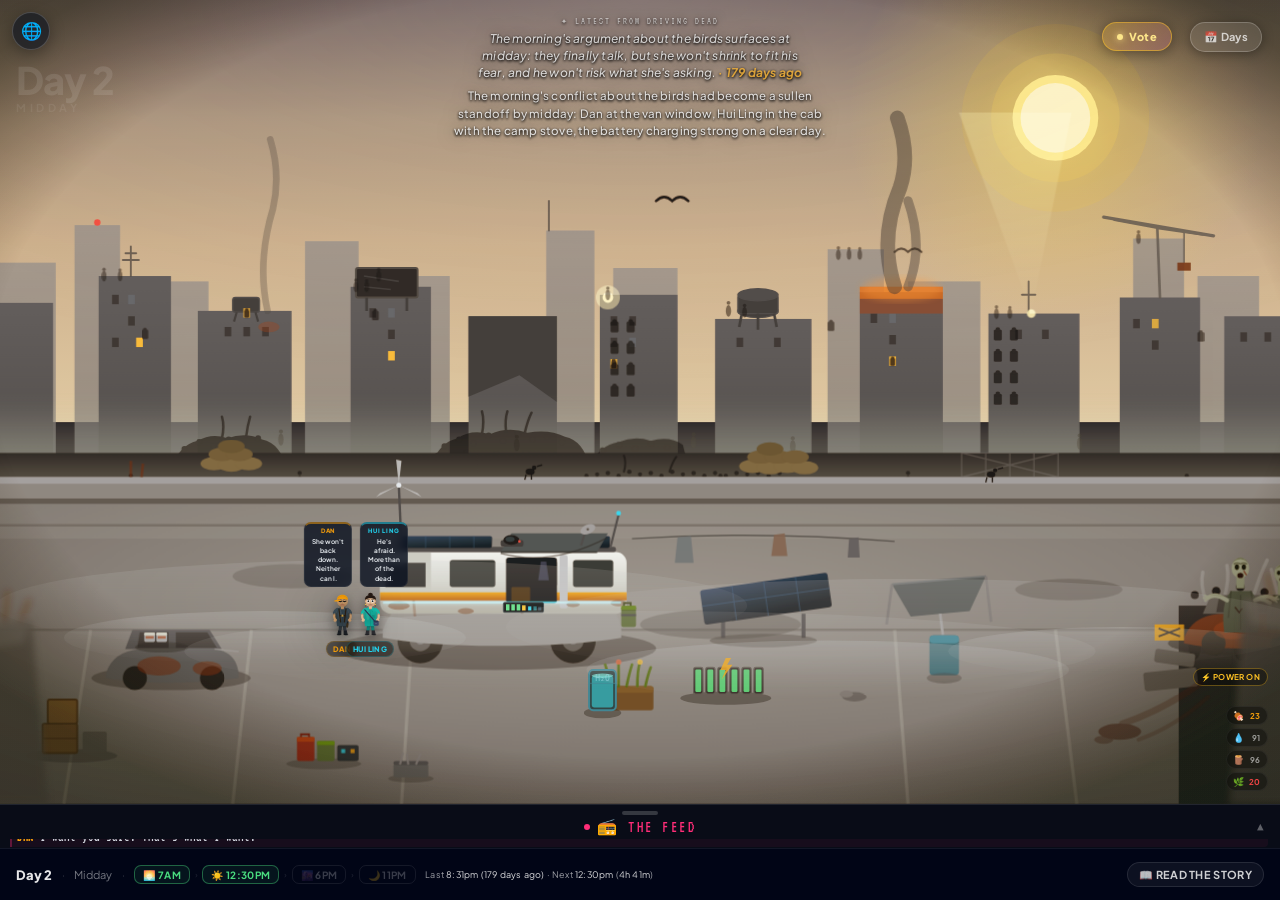
==== commit dde49d4e: "Character detailing: add noses + sleeve cuffs + thumbs + shirt hem + chest pocket to the figure rend" ====
--- a/index.html
+++ b/index.html
@@ -307,9 +307,12 @@
   background:rgba(10,18,32,.82);backdrop-filter:blur(4px);-webkit-backdrop-filter:blur(4px);
   color:#f1f5f9;padding:3px 6px;border-radius:7px;
   font-size:6.5px;font-weight:600;max-width:80px;min-width:48px;text-align:center;
-  line-height:1.4;pointer-events:none;white-space:normal;z-index:25;
+  line-height:1.4;pointer-events:none;white-space:normal;z-index:25;transition:opacity .22s ease;
   border:1px solid rgba(255,255,255,.06);border-top-width:2px}
 .bubble::after{display:none}
+/* FOCUS MODE: while a character's stat card is open, fade the speech bubbles so the card stands clean & alone */
+#world:has(.stat-card.tap-open) .bubble{opacity:0;pointer-events:none}
+@media (hover:hover){#world:has(.char:hover) .bubble{opacity:0;pointer-events:none}}
 .bubble-name{font-size:6px;font-weight:800;letter-spacing:.9px;text-transform:uppercase;margin-bottom:2px}
 .bubble-text{font-size:6.5px}
 .bubble-text.dog-emote{font-size:15px;line-height:1}
@@ -452,9 +455,9 @@
   /* res-hud now anchors bottom-right via the base rule on all sizes */
   .stat-card{display:none}
   .stat-card.tap-open{display:block;opacity:1;transform:translateY(0)}
-  .stat-card.right,.stat-card.left{left:50%;transform:translateX(-50%);right:auto}
-  .stat-card.tap-open.right,.stat-card.tap-open.left{transform:translateX(-50%)}
-  .stat-card.tap-open.below{transform:translateX(-50%)}
+  .stat-card.right,.stat-card.left{left:50%;transform:translateX(calc(-50% + var(--sc-shift,0px)));right:auto}
+  .stat-card.tap-open.right,.stat-card.tap-open.left{transform:translateX(calc(-50% + var(--sc-shift,0px)))}
+  .stat-card.tap-open.below{transform:translateX(calc(-50% + var(--sc-shift,0px)))}
   /* Feed drawer taller on mobile */
   #chat-panel.feed-open{height:62vh}
 }
@@ -1866,6 +1869,20 @@
 
 // Tap a character to toggle their stat card. Event-DELEGATED on #world so it works for BOTH static
 // and dynamically-created characters (no per-char handlers to lose on recreation, no double-toggle).
+// Keep a tapped-open stat card fully on-screen: if a character near the edge pushes the
+// centered card off the viewport, nudge it back in with a shift var (mobile only).
+function clampStatCard(sc){
+  if(!sc) return
+  sc.style.setProperty('--sc-shift','0px')
+  requestAnimationFrame(()=>{
+    const r=sc.getBoundingClientRect(), m=8
+    let shift=0
+    if(r.left<m) shift=m-r.left
+    else if(r.right>window.innerWidth-m) shift=(window.innerWidth-m)-r.right
+    sc.style.setProperty('--sc-shift', Math.round(shift)+'px')
+  })
+}
+
 // Outside taps close the open stat card / resource card / day-history.
 function initTapStats() {
   document.getElementById('world')?.addEventListener('click', e => {
@@ -1875,7 +1892,7 @@
       const sc = document.getElementById('sc-'+cid)
       const wasOpen = sc && sc.classList.contains('tap-open')
       document.querySelectorAll('.stat-card').forEach(c => c.classList.remove('tap-open'))
-      if(sc && !wasOpen) sc.classList.add('tap-open')
+      if(sc && !wasOpen){ sc.classList.add('tap-open'); clampStatCard(sc) }
     } else if(!charEl) {
       document.querySelectorAll('.stat-card').forEach(c => c.classList.remove('tap-open'))
     }
@@ -2854,6 +2871,17 @@
     <path d="M 17.5 -44 C 18 -40 17.5 -36 16 -34" stroke="${skin}" stroke-width="4.6" fill="none" stroke-linecap="round"/>
     <ellipse cx="-15.6" cy="-32" rx="3.1" ry="3.5" fill="${skin}"/>
     <ellipse cx="15.6" cy="-32" rx="3.1" ry="3.5" fill="${skin}"/>
+    <!-- thumbs -->
+    <ellipse cx="-13.5" cy="-33.4" rx="1.2" ry="1.7" fill="${skin}"/>
+    <ellipse cx="13.5" cy="-33.4" rx="1.2" ry="1.7" fill="${skin}"/>
+    <!-- sleeve cuffs -->
+    <ellipse cx="-17.3" cy="-44.4" rx="3.5" ry="1.7" fill="#00000020"/>
+    <ellipse cx="17.3" cy="-44.4" rx="3.5" ry="1.7" fill="#00000020"/>
+    <!-- shirt hem -->
+    <path d="M -10.6 -20.3 L 10.6 -20.3" stroke="#0000001f" stroke-width="0.9" stroke-dasharray="1.7 1.7"/>
+    <!-- chest pocket -->
+    <path d="M 3.4 -42 L 8.4 -42 L 8.4 -36.5 L 3.4 -36.5 Z" fill="#00000010" stroke="#00000022" stroke-width="0.8"/>
+    <path d="M 3.4 -42 L 5.9 -39.6 L 8.4 -42" fill="none" stroke="#00000022" stroke-width="0.8"/>
     ${dirt}${rips}${gearFront}${bandage}
     <!-- neck -->
     <rect x="-3.3" y="-64" width="6.6" height="9" rx="2" fill="${skin}"/>
@@ -2901,6 +2929,9 @@
       <ellipse cx="-8.5" cy="-67.5" rx="5" ry="2.8" fill="#fda4af" opacity=".5"/>
       <ellipse cx="8.5" cy="-67.5" rx="5" ry="2.8" fill="#fda4af" opacity=".5"/>
     </g>
+    <!-- nose -->
+    <path d="M -0.5 -70.2 Q -1.6 -67.3 -1.0 -66.4 Q 0 -65.8 1.0 -66.3" stroke="#00000024" stroke-width="1.2" fill="none" stroke-linecap="round"/>
+    <ellipse cx="0.5" cy="-66.4" rx="1.3" ry="0.7" fill="#00000012"/>
     <path id="mouth-${cid}" d="M -4 -64.5 Q 0 -62 4 -64.5" stroke="#a85a4a" stroke-width="1.6" stroke-linecap="round" fill="none"/>
     ${accFront}
   </svg>`
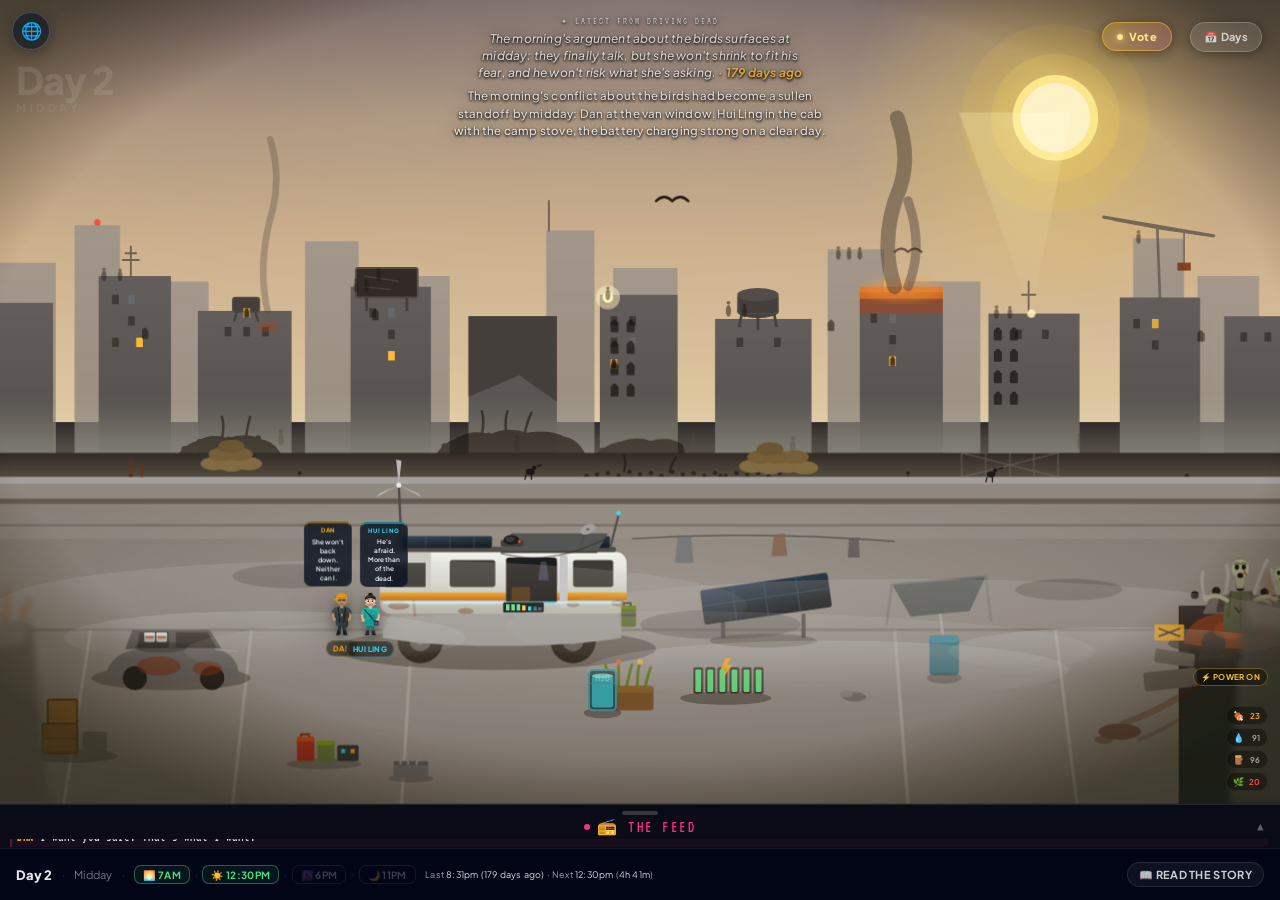
==== commit 60a5004b: "Character detailing pt2: hair sheen/highlights + per-character size variation (kids render smaller b" ====
--- a/index.html
+++ b/index.html
@@ -2837,7 +2837,15 @@
   // sweat sheen at high wear
   const sweat = wear > .5 ? `<g fill="#cdeaf2" opacity="${Math.min(.5, wear*.55).toFixed(2)}"><ellipse cx="-10" cy="-70" rx="1" ry="2.1"/><ellipse cx="10" cy="-71" rx=".9" ry="1.8"/></g>` : ''
 
-  return `<svg class="char-svg" id="svg-${cid}" width="19" height="45" viewBox="-20 -92 40 96" xmlns="http://www.w3.org/2000/svg">
+  // hair sheen (hidden under headwear) + per-character size: kids render smaller, subtle adult variation — silhouette distinctiveness
+  const _hh = (acc==='hood'||acc==='cap'||acc==='beanie') ? '' : `<path d="M -7.5 -81.5 Q -1 -85 6 -82.5" stroke="#ffffff" stroke-width="1.7" fill="none" opacity=".2" stroke-linecap="round"/><path d="M -9 -76.5 Q -7 -80.5 -4 -82" stroke="#ffffff" stroke-width="1.1" fill="none" opacity=".14" stroke-linecap="round"/>`
+  const _ageN = (S.chars && S.chars[cid] && S.chars[cid].age)
+  let _sz = 1
+  if (typeof _ageN === 'number') _sz = _ageN<=9 ? 0.82 : _ageN<=12 ? 0.88 : _ageN<=15 ? 0.93 : 1
+  const _hsh = String(cid).split('').reduce((a,c)=>a+c.charCodeAt(0),0)
+  _sz *= 1 + ((_hsh % 7) - 3) * 0.012
+  const _W = (19*_sz).toFixed(1), _H = (45*_sz).toFixed(1)
+  return `<svg class="char-svg" id="svg-${cid}" width="${_W}" height="${_H}" viewBox="-20 -92 40 96" xmlns="http://www.w3.org/2000/svg">
     <defs>
       <linearGradient id="og-${cid}" x1="0" y1="0" x2="0" y2="1">
         <stop offset="0" stop-color="${outfit}"/>
@@ -2889,7 +2897,7 @@
     <ellipse cx="0" cy="-72" rx="11.5" ry="11.5" fill="${skin}"/>
     <path d="M -11.5 -72 C -11 -64 -7 -61 0 -61 C 7 -61 11 -64 11.5 -72 C 9 -65 -9 -65 -11.5 -72 Z" fill="${shade}"/>
     ${stubble}${sweat}
-    ${hairFront}
+    ${hairFront}${_hh}
     <path id="brow-l-${cid}" d="M -9 -77.5 L -3 -76" stroke="#2b2118" stroke-width="1.6" stroke-linecap="round" fill="none"/>
     <path id="brow-r-${cid}" d="M 3 -76 L 9 -77.5" stroke="#2b2118" stroke-width="1.6" stroke-linecap="round" fill="none"/>
     <g id="eyes-normal-${cid}">
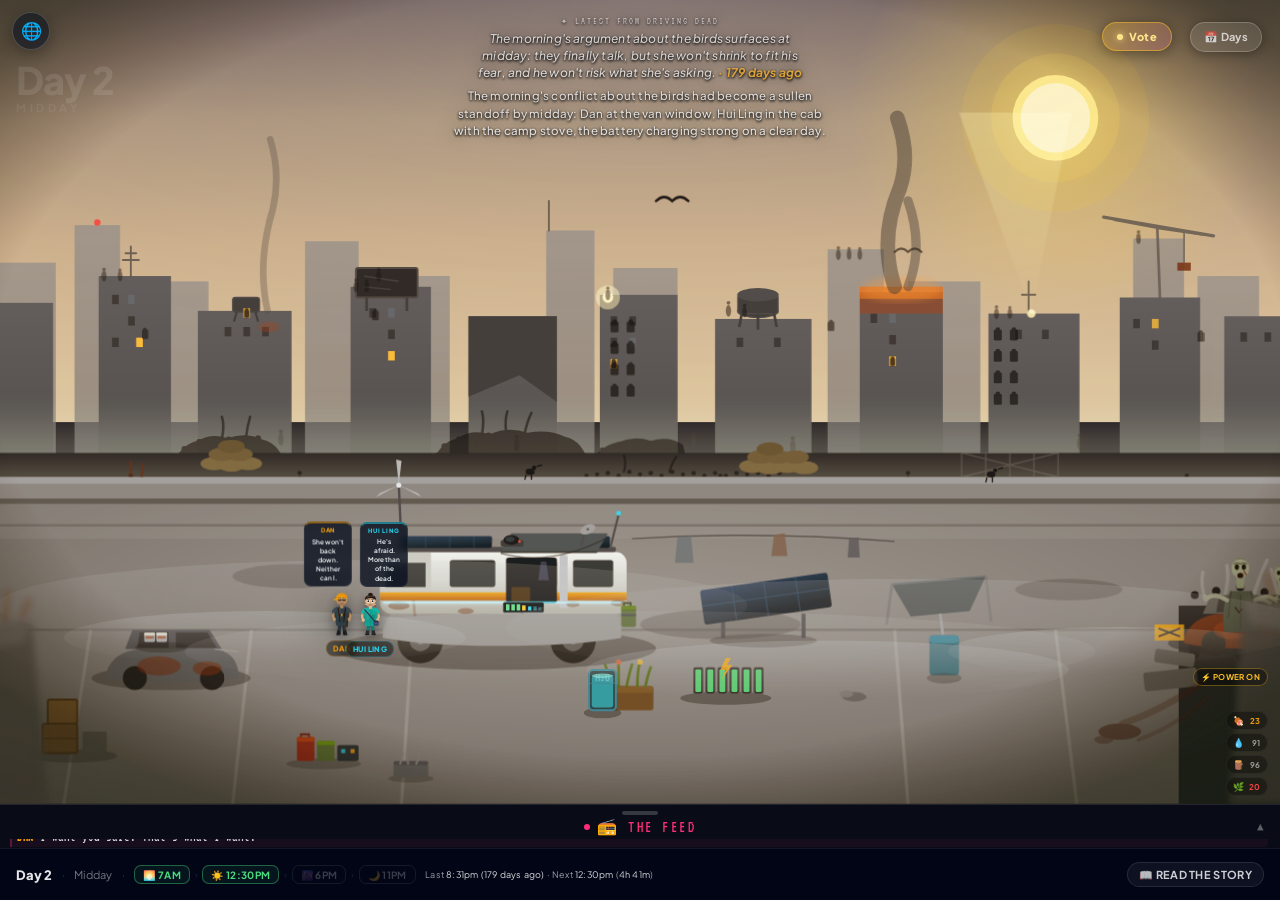
==== commit e4ab50b6: "Fix mobile res-hud overlap: res-card was a flex child inflating the bar to 220px wide; make it absol" ====
--- a/index.html
+++ b/index.html
@@ -439,6 +439,7 @@
   #chat-panel{bottom:var(--above-hud)}
   /* roomier tap targets on touch screens (#3 in the UX audit) — #res-hud prefix beats the base .res-pill rule */
   #story-btn{padding:.5rem .7rem;font-size:10px;min-height:38px}
+  #res-hud{flex-flow:row wrap!important;justify-content:flex-end!important;max-width:128px;align-items:flex-end}
   #res-hud .res-pill{min-height:32px;padding:6px 8px}
   #chat-header{min-height:44px}
   .bubble{max-width:82px;padding:3px 6px}
@@ -533,7 +534,7 @@
 .res-pill-val{font-size:8px;font-weight:700;font-family:'Plus Jakarta Sans',sans-serif;min-width:13px;text-align:right}
 /* Resource detail card */
 #res-card{
-  width:min(220px,calc(100vw - 36px));
+  width:min(220px,calc(100vw - 36px));position:absolute;right:0;bottom:100%;margin-bottom:8px;z-index:31;
   background:rgba(4,8,22,.92);border:1px solid rgba(255,255,255,.1);border-radius:12px;
   overflow:hidden;max-height:0;opacity:0;pointer-events:none;
   transition:max-height .32s cubic-bezier(.4,0,.2,1),opacity .22s ease;
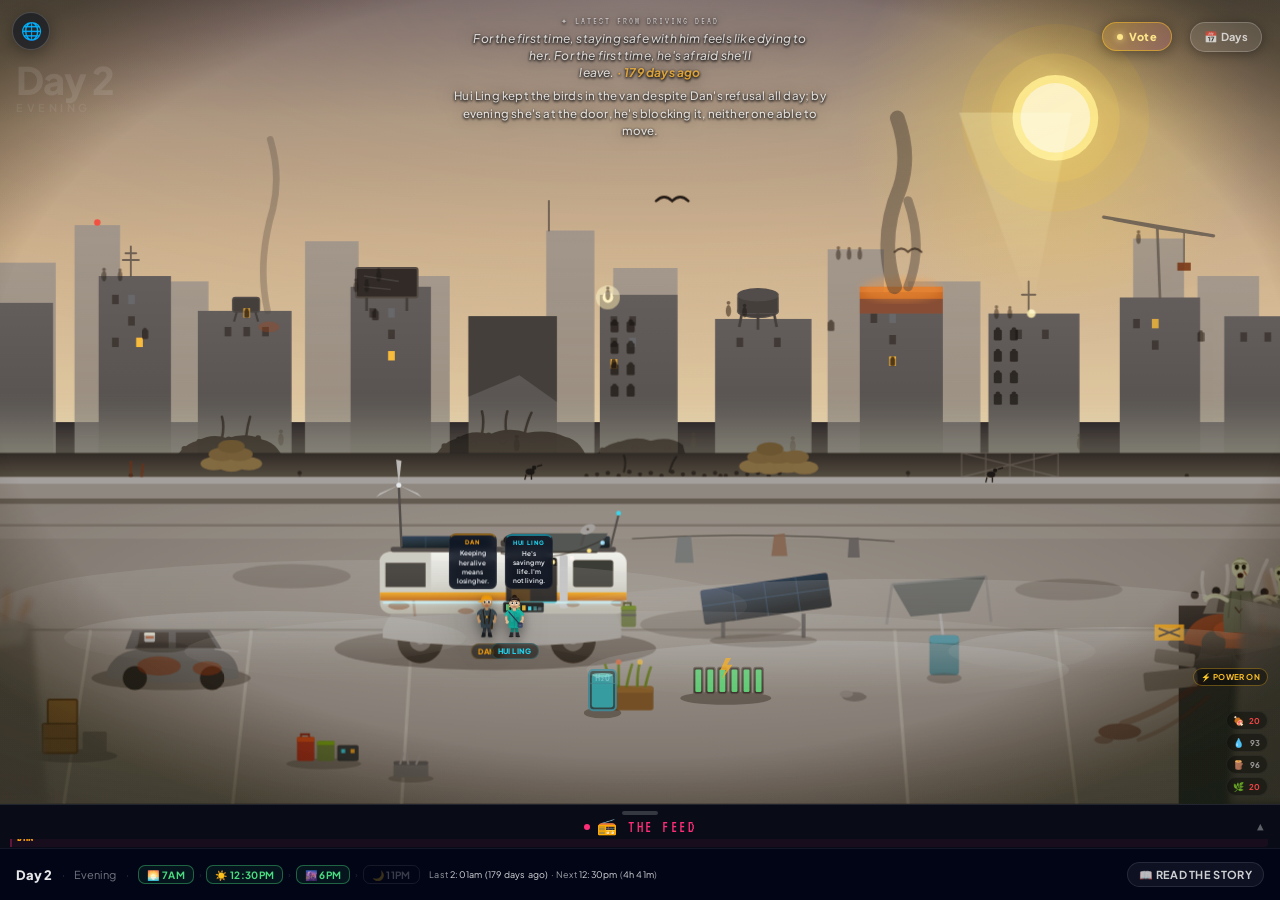
==== commit c174b3ec: "Plant feet — idle is now a feet-planted breathe (scaleY from the feet, transform-origin bottom) inst" ====
--- a/index.html
+++ b/index.html
@@ -287,13 +287,13 @@
 /* ── CHARACTERS ── */
 .char{position:absolute;z-index:20;transform:translate(-50%,-100%);cursor:pointer;
   transition:left 2.8s cubic-bezier(.4,0,.2,1),top 2.8s cubic-bezier(.4,0,.2,1)}
-.char-svg{display:block;margin:0 auto;filter:var(--cast-shadow,drop-shadow(0 6px 14px rgba(0,0,0,.65)));animation:bob 2.4s ease-in-out infinite;transition:filter .18s ease}
+.char-svg{display:block;margin:0 auto;transform-origin:50% 100%;filter:var(--cast-shadow,drop-shadow(0 6px 14px rgba(0,0,0,.65)));animation:bob 2.4s ease-in-out infinite;transition:filter .18s ease}
 .char:hover .char-svg{filter:drop-shadow(0 0 9px rgba(255,255,255,.45)) drop-shadow(0 6px 14px rgba(0,0,0,.65))}
 .char-svg.sad{animation:bob-slow 3.5s ease-in-out infinite}
 .char-svg.angry{animation:bob-tense .9s ease-in-out infinite}
-@keyframes bob{0%,100%{transform:translateY(0)}50%{transform:translateY(-6px)}}
-@keyframes bob-slow{0%,100%{transform:translateY(0)}50%{transform:translateY(-3px)}}
-@keyframes bob-tense{0%,100%{transform:translateY(0) rotate(-.5deg)}50%{transform:translateY(-3px) rotate(.5deg)}}
+@keyframes bob{0%,100%{transform:scaleY(1)}50%{transform:scaleY(1.028)}}
+@keyframes bob-slow{0%,100%{transform:scaleY(1)}50%{transform:scaleY(1.015)}}
+@keyframes bob-tense{0%,100%{transform:scaleY(1) rotate(-.4deg)}50%{transform:scaleY(1.022) rotate(.4deg)}}
 /* ── INTERACTION OVERLAYS ── */
 .interact-overlay{position:absolute;z-index:19;transform:translate(-50%,-50%);pointer-events:none;transition:opacity .4s}
 .char.sitting{margin-top:10px}
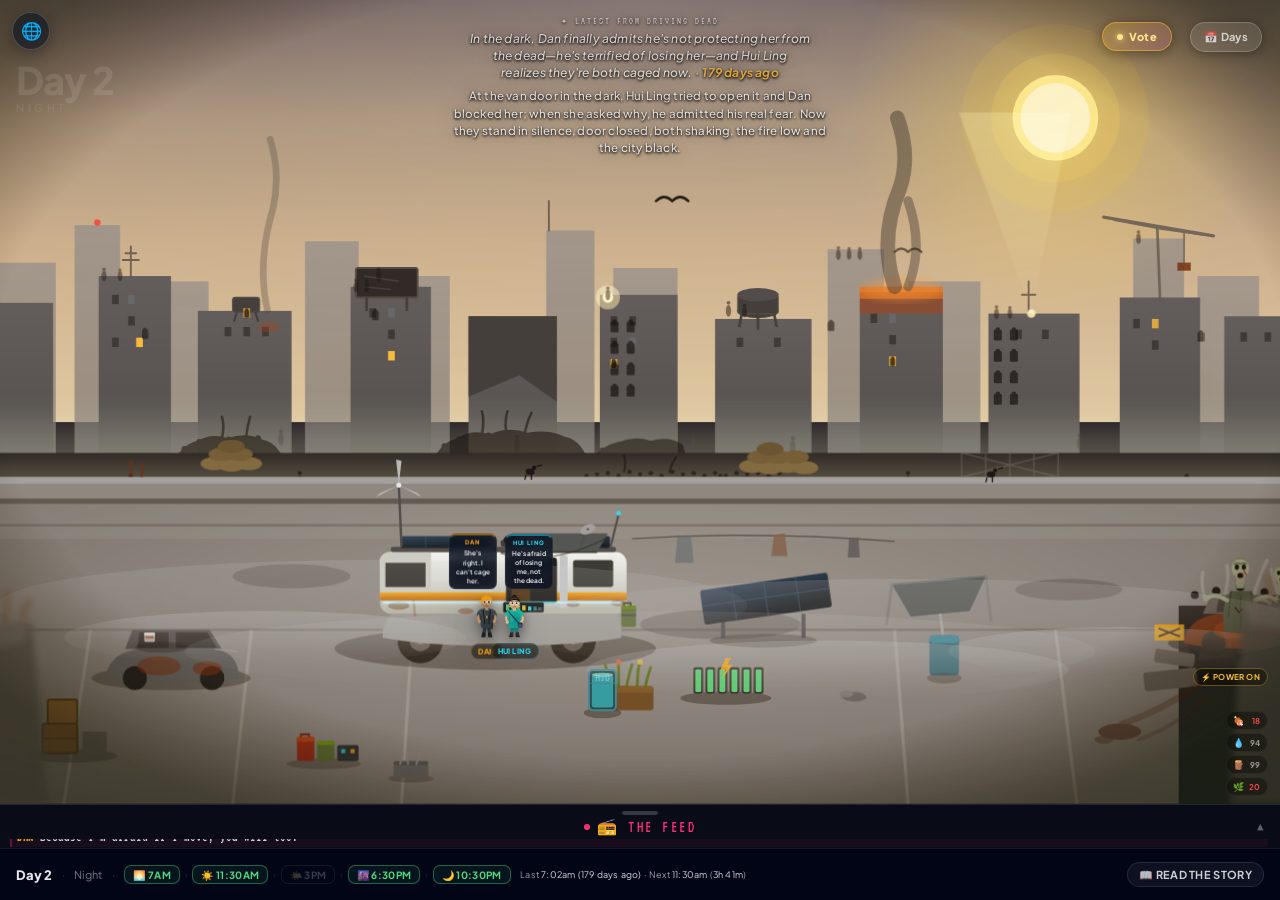
==== commit 8f7ea42c: "Driving Dead → 5 cycles/day (added afternoon 3pm) Co-Authored-By: Claude Opus 4.8 (1M context) <nore" ====
--- a/index.html
+++ b/index.html
@@ -8,17 +8,17 @@
 <meta name="viewport" content="width=device-width, initial-scale=1, maximum-scale=1, user-scalable=no">
 <title>Driving Dead — a never-ending story</title>
 <link rel="icon" href="data:image/svg+xml,%3Csvg xmlns='http://www.w3.org/2000/svg' viewBox='0 0 100 100'%3E%3Ctext y='.9em' font-size='88'%3E%F0%9F%8C%BF%3C/text%3E%3C/svg%3E">
-<meta name="description" content="Driving Dead is a never-ending story — a couple dug in on a carpark rooftop in a zombie-overrun city, living out of a high-tech solar camper van, surviving four times a day. No script, no crew, no rescue.">
+<meta name="description" content="Driving Dead is a never-ending story — a couple dug in on a carpark rooftop in a zombie-overrun city, living out of a high-tech solar camper van, surviving five times a day. No script, no crew, no rescue.">
 <meta name="theme-color" content="#0a1410">
 <!-- Social share preview -->
 <meta property="og:type" content="website">
 <meta property="og:site_name" content="The Never Ending Story Project">
 <meta property="og:title" content="Driving Dead — a never-ending story">
-<meta property="og:description" content="A couple in a solar camper van, hiding out on a rooftop in a dead city. Surviving four times a day. No script, no crew, no rescue.">
+<meta property="og:description" content="A couple in a solar camper van, hiding out on a rooftop in a dead city. Surviving five times a day. No script, no crew, no rescue.">
 <meta property="og:url" content="https://adamdegoat.github.io/drivingdead/">
 <meta name="twitter:card" content="summary">
 <meta name="twitter:title" content="Driving Dead — a never-ending story">
-<meta name="twitter:description" content="A couple in a solar camper van, hiding out on a rooftop in a dead city. Surviving four times a day.">
+<meta name="twitter:description" content="A couple in a solar camper van, hiding out on a rooftop in a dead city. Surviving five times a day.">
 
 <link href="https://fonts.googleapis.com/css2?family=Plus+Jakarta+Sans:wght@600;700;800&family=VT323&display=swap" rel="stylesheet">
 <link rel="stylesheet" href="theme.css"><!-- shared Never Ending Story house-style tokens -->
@@ -1510,11 +1510,13 @@
   <div id="status-strip">
     <div class="stp" id="stp-morning">🌅 7am</div>
     <span class="stp-arr">›</span>
-    <div class="stp" id="stp-midday">☀️ 12:30pm</div>
+    <div class="stp" id="stp-midday">☀️ 11:30am</div>
     <span class="stp-arr">›</span>
-    <div class="stp" id="stp-evening">🌆 6pm</div>
+    <div class="stp" id="stp-afternoon">🌤️ 3pm</div>
     <span class="stp-arr">›</span>
-    <div class="stp" id="stp-night">🌙 11pm</div>
+    <div class="stp" id="stp-evening">🌆 6:30pm</div>
+    <span class="stp-arr">›</span>
+    <div class="stp" id="stp-night">🌙 10:30pm</div>
   </div>
 
   <div id="status-info">
@@ -1630,9 +1632,10 @@
 }
 
 function skyFromHour(h) {
-  if(h>=23||h<7)  return 'night'
-  if(h<12) return 'morning'
-  if(h<18) return 'midday'
+  if(h>=22.5||h<7) return 'night'
+  if(h<11.5) return 'morning'
+  if(h<15)   return 'midday'
+  if(h<18.5) return 'afternoon'
   return 'evening'
 }
 
@@ -1642,7 +1645,7 @@
   return `${dh}:${m}${ap}`
 }
 
-const RUN_MINUTES = [{h:7,m:0},{h:12,m:30},{h:18,m:0},{h:23,m:0}]
+const RUN_MINUTES = [{h:7,m:0},{h:11,m:30},{h:15,m:0},{h:18,m:30},{h:22,m:30}]
 function nextRun(sgt) {
   const total=sgt.getHours()*60+sgt.getMinutes()
   let nr=RUN_MINUTES.find(r=>r.h*60+r.m>total)
@@ -1765,7 +1768,7 @@
     }
   }
   document.getElementById('status-last').textContent = lastStr + (lastRel?' ('+lastRel+')':'')
-  applySky(skyFromHour(sgt.getHours()))
+  applySky(skyFromHour(sgt.getHours()+sgt.getMinutes()/60))
   applySunShadow(sgt)
   applyWeather(S.world && S.world.weather)
   const completedToday = new Set(S.feed.filter(e=>e.day===(S.world?.day||1)&&e.type!=='birth').map(e=>e.cycle))
@@ -1973,7 +1976,7 @@
   el.textContent=t
 }
 
-const CYCLE_HOUR = {morning:'7am',midday:'12:30pm',evening:'6pm',night:'11pm'}
+const CYCLE_HOUR = {morning:'7am',midday:'11:30am',afternoon:'3pm',evening:'6:30pm',night:'10:30pm'}
 const CHAR_COLOR = {dan:'#f59e0b',huiling:'#22d3ee'}
 function getCharColor(cid){return CHAR_COLOR[cid]||S.chars[cid]?.color||'#e2e8f0'}
 
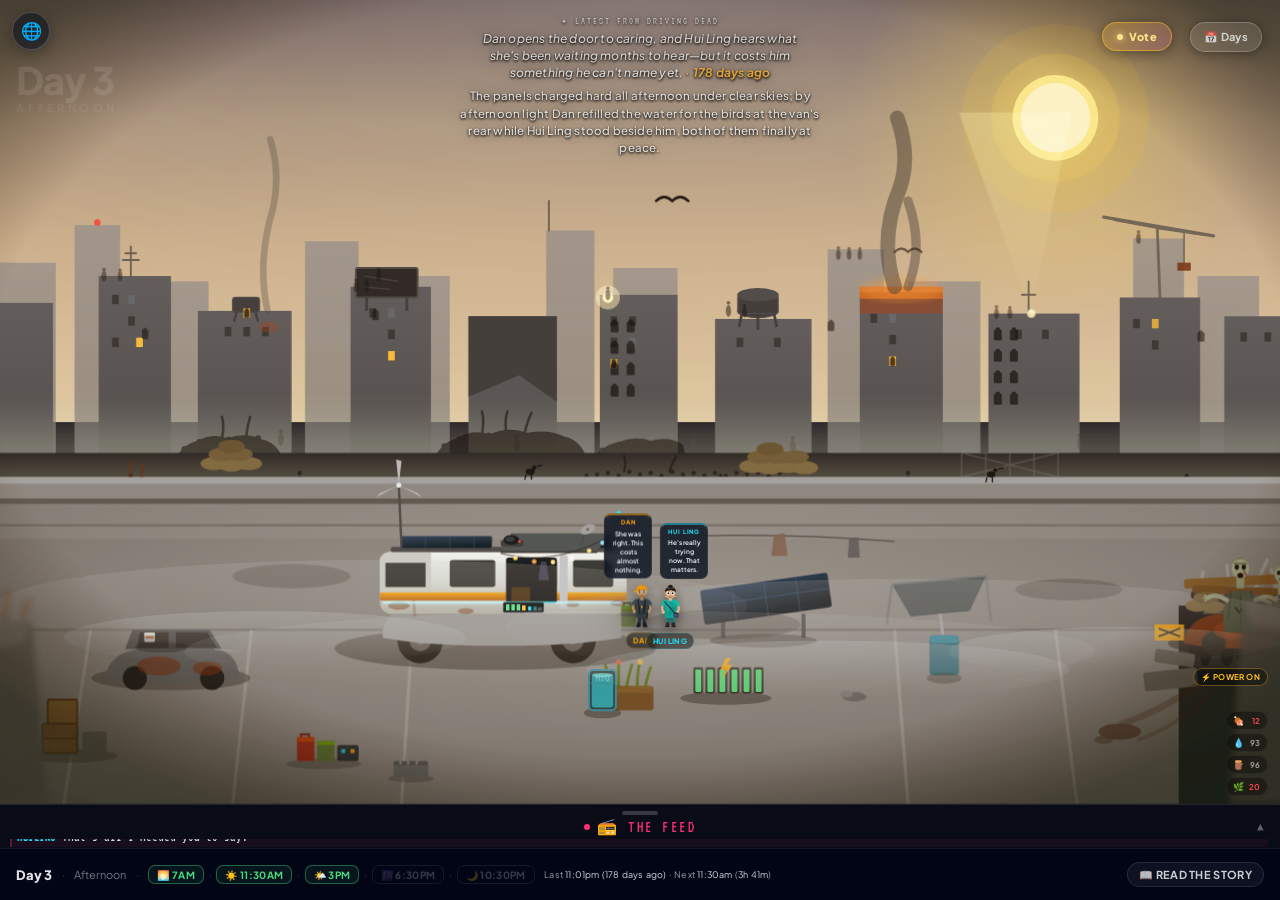
==== commit ad0bf896: "Fix: light the 3pm (afternoon) cycle pill — 5x conversion missed ALL_STEPS/CYNAME The 5x switch adde" ====
--- a/index.html
+++ b/index.html
@@ -1624,7 +1624,7 @@
 
 // ── SGT TIME ─────────────────────────────────────────────
 const RUN_HOURS = [7,12,18,23]
-const CYCLE_NAMES = {7:'morning',12:'midday',18:'evening',23:'night'}
+const CYCLE_NAMES = {7:'morning',11:'midday',15:'afternoon',18:'evening',22:'night'}
 
 function getSGT() {
   const now = new Date()
@@ -3196,7 +3196,7 @@
 }
 
 
-const ALL_STEPS=['morning','midday','evening','night']
+const ALL_STEPS=['morning','midday','afternoon','evening','night']
 
 function cap(s){return s?s[0].toUpperCase()+s.slice(1):''}
 // Relative "time ago" from an SGT-naive ISO timestamp (correct for any visitor timezone).
@@ -3369,7 +3369,7 @@
   if(!inner || !S.world) return
   const w = S.world
   const WX = {clear:'☀️',rain:'🌧️',storm:'⛈️',overcast:'☁️',foggy:'🌫️'}
-  const CYNAME = {morning:'Morning',midday:'Midday',evening:'Evening',night:'Night'}
+  const CYNAME = {morning:'Morning',midday:'Midday',afternoon:'Afternoon',evening:'Evening',night:'Night'}
   const allDays = [...new Set((S.feed||[]).map(e=>e.day))].sort((a,b)=>b-a)
   if(!allDays.includes(w.day)) allDays.unshift(w.day)
   inner.innerHTML = `
